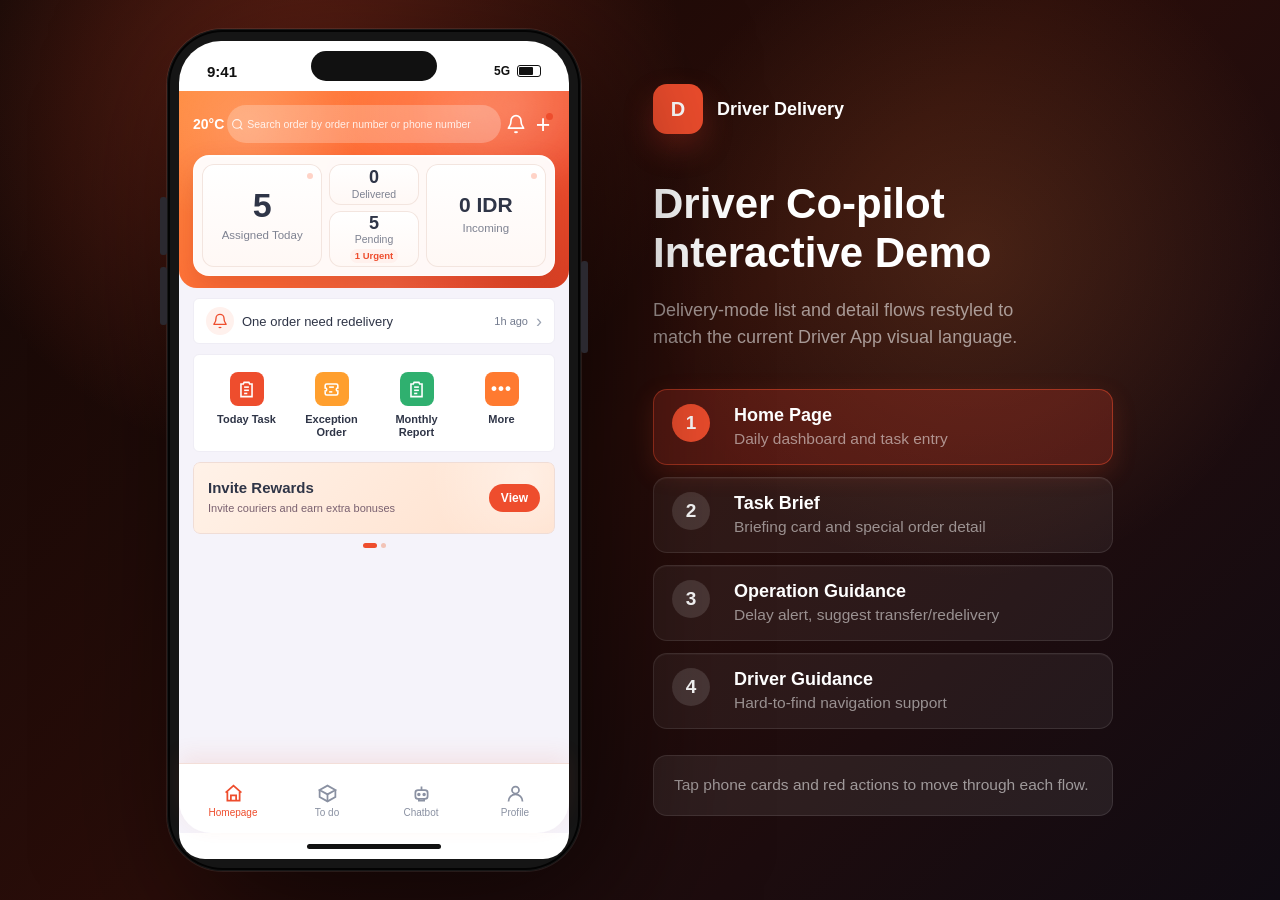
==== index.html @ 1762707d "Deploy driver copilot interactive demo" ====
<!DOCTYPE html>
<html lang="en">
<head>
  <meta charset="UTF-8" />
  <meta name="viewport" content="width=device-width, initial-scale=1.0" />
  <title>Driver Co-pilot Interactive Demo</title>
  <link rel="stylesheet" href="styles.css?v=20260521-home-head-smooth" />
</head>
<body>
  <div class="demo-stage">
    <div class="phone-device">
      <div class="phone-btn btn-vol-up"></div>
      <div class="phone-btn btn-vol-down"></div>
      <div class="phone-btn btn-power"></div>
      <div class="phone-screen-wrapper">
        <div class="status-bar">
          <span class="status-time">9:41</span>
          <div class="status-pill"></div>
          <div class="status-icons">
            <span>5G</span>
            <div class="battery"><span></span></div>
          </div>
        </div>
        <main class="app-container" id="app"></main>
        <nav class="driver-bottom-nav" id="bottom-nav" aria-label="Main navigation"></nav>
        <div class="modal-root" id="modal-root"></div>
        <div class="home-indicator-bar"><div class="home-indicator"></div></div>
      </div>
    </div>

    <aside class="demo-panel">
      <div class="demo-logo">
        <span class="logo-mark">D</span>
        <span>Driver Delivery</span>
      </div>
      <h1>Driver Co-pilot<br />Interactive Demo</h1>
      <p>Delivery-mode list and detail flows restyled to match the current Driver App visual language.</p>
      <nav class="scenario-nav" id="scenario-nav">
        <button class="scenario-item active" data-screen="home">
          <span>1</span>
          <strong>Home Page</strong>
          <small>Daily dashboard and task entry</small>
        </button>
        <button class="scenario-item" data-screen="todo">
          <span>2</span>
          <strong>Task Brief</strong>
          <small>Briefing card and special order detail</small>
        </button>
        <button class="scenario-item" data-screen="delay">
          <span>3</span>
          <strong>Operation Guidance</strong>
          <small>Delay alert, suggest transfer/redelivery</small>
        </button>
        <button class="scenario-item" data-screen="guidance">
          <span>4</span>
          <strong>Driver Guidance</strong>
          <small>Hard-to-find navigation support</small>
        </button>
      </nav>
      <div class="demo-tip">Tap phone cards and red actions to move through each flow.</div>
    </aside>
  </div>
  <script src="app.js?v=20260521-home-head-smooth"></script>
</body>
</html>
---- styles.css ----
:root {
  --primary: #E84436;
  --primary-dark: #cc3a2e;
  --link: #1A73E8;
  --text-dark: #1a1a1a;
  --text-primary: #333;
  --text-secondary: #777;
  --text-light: #aaa;
  --border: #e8e8e8;
  --bg-page: #f5f5f5;
  --bg-white: #fff;
  --warning-bg: #fff6db;
  --warning-border: #f2cf72;
  --banner-bg: #eef0ff;
  --success: #1f9d55;
  --font: -apple-system, BlinkMacSystemFont, "Segoe UI", Roboto, "Helvetica Neue", sans-serif;
}

* {
  box-sizing: border-box;
  margin: 0;
  padding: 0;
}

body {
  min-height: 100vh;
  background: #0d0d1a;
  font-family: var(--font);
  -webkit-font-smoothing: antialiased;
}

button {
  font: inherit;
}

.demo-stage {
  min-height: 100vh;
  display: flex;
  align-items: center;
  justify-content: center;
  gap: 40px;
  padding: 40px 20px;
  background: linear-gradient(145deg, #0d0d1a 0%, #1a1040 40%, #0d1a2e 100%);
}

.phone-device {
  position: relative;
  width: 375px;
  flex-shrink: 0;
}

.phone-btn {
  position: absolute;
  background: #2c2c2c;
  border-radius: 3px;
  z-index: 20;
}

.btn-vol-up { left: -5px; top: 110px; width: 5px; height: 42px; }
.btn-vol-down { left: -5px; top: 163px; width: 5px; height: 42px; }
.btn-power { right: -5px; top: 140px; width: 5px; height: 64px; }

.phone-screen-wrapper {
  position: relative;
  background: #141414;
  border-radius: 52px;
  padding: 14px 12px 12px;
  box-shadow: inset 0 0 0 1px #3a3a3a, 0 40px 100px rgba(0,0,0,.75);
  display: flex;
  flex-direction: column;
}

.modal-root {
  position: absolute;
  top: 64px;
  right: 12px;
  bottom: 38px;
  left: 12px;
  z-index: 35;
  pointer-events: none;
}

.status-bar {
  background: #fff;
  border-radius: 38px 38px 0 0;
  height: 50px;
  display: flex;
  align-items: center;
  justify-content: space-between;
  padding: 10px 28px 0;
  position: relative;
  z-index: 5;
}

.status-pill {
  position: absolute;
  top: 10px;
  left: 50%;
  transform: translateX(-50%);
  width: 126px;
  height: 30px;
  background: #111;
  border-radius: 16px;
}

.status-time {
  font-size: 15px;
  font-weight: 700;
  color: #111;
}

.status-icons {
  display: flex;
  align-items: center;
  gap: 7px;
  color: #111;
  font-size: 12px;
  font-weight: 700;
}

.battery {
  width: 24px;
  height: 12px;
  border: 1.5px solid #111;
  border-radius: 3px;
  padding: 1px;
}

.battery span {
  display: block;
  width: 70%;
  height: 100%;
  background: #111;
  border-radius: 1px;
}

.app-container {
  height: 702px;
  overflow-y: auto;
  background: var(--bg-page);
  color: var(--text-primary);
  position: relative;
}

.app-container.modal-open {
  overflow: hidden;
}

.home-indicator-bar {
  height: 26px;
  background: #fff;
  border-radius: 0 0 38px 38px;
  display: flex;
  align-items: center;
  justify-content: center;
}

.home-indicator {
  width: 134px;
  height: 5px;
  background: #111;
  border-radius: 5px;
}

.demo-panel {
  width: 310px;
  color: #fff;
}

.demo-logo {
  display: flex;
  align-items: center;
  gap: 10px;
  margin-bottom: 24px;
  font-weight: 700;
}

.logo-mark {
  width: 40px;
  height: 40px;
  border-radius: 12px;
  background: var(--primary);
  display: grid;
  place-items: center;
}

.demo-panel h1 {
  font-size: 30px;
  line-height: 1.25;
  margin-bottom: 12px;
}

.demo-panel p {
  font-size: 14px;
  line-height: 1.6;
  color: rgba(255,255,255,.56);
  margin-bottom: 26px;
}

.scenario-nav {
  display: grid;
  gap: 10px;
}

.scenario-item {
  display: grid;
  grid-template-columns: 32px 1fr;
  gap: 4px 12px;
  text-align: left;
  border: 1px solid rgba(255,255,255,.08);
  background: rgba(255,255,255,.04);
  color: #fff;
  border-radius: 12px;
  padding: 12px;
  cursor: pointer;
}

.scenario-item span {
  grid-row: 1 / span 2;
  width: 32px;
  height: 32px;
  border-radius: 50%;
  background: rgba(255,255,255,.12);
  display: grid;
  place-items: center;
  font-weight: 800;
}

.scenario-item strong {
  font-size: 14px;
}

.scenario-item small {
  color: rgba(255,255,255,.46);
  line-height: 1.35;
}

.scenario-item.active {
  background: rgba(232,68,54,.2);
  border-color: rgba(232,68,54,.45);
}

.scenario-item.active span {
  background: var(--primary);
}

.demo-tip {
  margin-top: 22px;
  padding: 12px 14px;
  background: rgba(255,255,255,.06);
  border: 1px solid rgba(255,255,255,.08);
  border-radius: 10px;
  color: rgba(255,255,255,.54);
  font-size: 12.5px;
  line-height: 1.5;
}

.app-bar {
  height: 56px;
  background: #fff;
  border-bottom: 1px solid var(--border);
  display: flex;
  align-items: center;
  gap: 8px;
  padding: 0 12px;
}

.icon-btn,
.app-icon-btn {
  border: 0;
  background: transparent;
  color: var(--text-primary);
  width: 36px;
  height: 36px;
  display: grid;
  place-items: center;
  border-radius: 50%;
  cursor: pointer;
}

.app-title {
  font-size: 17px;
  font-weight: 750;
  color: var(--text-dark);
}

.biz-chip {
  display: inline-flex;
  align-items: center;
  gap: 5px;
  padding: 5px 10px;
  border: 1px solid #d0d0d0;
  border-radius: 20px;
  background: #fff;
  font-size: 14px;
  font-weight: 500;
}

.spacer {
  flex: 1;
}

.tabs {
  display: flex;
  background: #fff;
  border-bottom: 1px solid var(--border);
}

.tab {
  border: 0;
  background: transparent;
  font-family: inherit;
  flex: 1;
  height: 44px;
  display: flex;
  align-items: center;
  justify-content: center;
  gap: 4px;
  color: var(--text-secondary);
  font-size: 13px;
  position: relative;
}

.tab.active {
  color: var(--text-primary);
  font-weight: 700;
}

.tab.active::after {
  content: "";
  position: absolute;
  left: 10%;
  right: 10%;
  bottom: 0;
  height: 2.5px;
  background: var(--primary);
  border-radius: 2px 2px 0 0;
}

.sort-row {
  display: flex;
  background: #fff;
  border-bottom: 1px solid var(--border);
}

.sort-row button {
  flex: 1;
  height: 40px;
  border: 0;
  border-right: 1px solid var(--border);
  background: #f7f6fb;
  color: var(--text-secondary);
  font-size: 12px;
  margin: 8px 6px;
  border-radius: 2px;
  white-space: nowrap;
}

.section-divider {
  height: 10px;
  background: var(--bg-page);
}

.content {
  background: var(--bg-page);
}

.card {
  background: #fff;
  border-bottom: 1px solid var(--border);
  padding: 13px 14px;
}

.brief-card {
  margin: 8px 10px 0;
  border-radius: 8px;
  border: 1px solid #ead8d5;
  box-shadow: 0 1px 3px rgba(0,0,0,.06);
  overflow: hidden;
  cursor: pointer;
}

.brief-head {
  display: flex;
  justify-content: space-between;
  align-items: center;
  padding-bottom: 8px;
}

.brief-title {
  font-size: 15px;
  font-weight: 800;
  color: var(--text-dark);
}

.brief-date,
.muted {
  font-size: 12px;
  color: var(--text-secondary);
}

.brief-chevron {
  color: var(--primary);
  font-size: 20px;
  line-height: 1;
}

.brief-mini-metrics {
  display: grid;
  grid-template-columns: repeat(2, 1fr);
  gap: 8px;
}

.brief-mini-metrics div {
  border: 1px solid var(--border);
  border-radius: 6px;
  padding: 7px 9px;
  min-height: 46px;
}

.brief-mini-metrics strong {
  display: block;
  font-size: 18px;
  line-height: 1;
  color: var(--text-dark);
}

.brief-mini-metrics span {
  display: block;
  margin-top: 4px;
  color: var(--text-secondary);
  font-size: 11px;
}

.brief-metrics {
  display: grid;
  grid-template-columns: repeat(3, 1fr);
  gap: 8px;
}

.metric {
  border: 1px solid var(--border);
  border-radius: 8px;
  padding: 9px 7px;
  min-height: 58px;
}

.metric strong {
  display: block;
  color: var(--text-dark);
  font-size: 19px;
  line-height: 1.1;
}

.metric span {
  display: block;
  margin-top: 4px;
  color: var(--text-secondary);
  font-size: 11px;
  line-height: 1.2;
}

.btn-primary,
.btn-secondary,
.btn-link,
.btn-warning {
  min-height: 38px;
  border-radius: 6px;
  border: 0;
  padding: 0 13px;
  font-size: 14px;
  font-weight: 750;
  cursor: pointer;
}

.btn-primary {
  color: #fff;
  background: var(--primary);
}

.btn-secondary {
  color: var(--primary);
  border: 1px solid var(--primary);
  background: #fff;
}

.btn-link {
  color: var(--link);
  background: transparent;
  padding: 0;
  min-height: 0;
  font-size: 13px;
}

.btn-warning {
  color: #7a4f00;
  background: #ffe7a3;
}

.brief-action {
  width: 100%;
  margin-top: 12px;
}

.group-header {
  padding: 7px 14px;
  font-size: 12px;
  color: var(--text-secondary);
}

.order-card {
  background: #fff;
  padding: 0 12px 12px;
  border: 1px solid #eeeef4;
  border-radius: 4px;
  margin: 8px 10px;
  cursor: pointer;
  overflow: hidden;
}

.order-top {
  display: flex;
  justify-content: space-between;
  gap: 8px;
  padding-top: 14px;
}

.order-main {
  min-width: 0;
  flex: 1;
}

.order-id-row {
  height: 38px;
  display: flex;
  align-items: center;
  gap: 8px;
  color: #858b9a;
  font-size: 14px;
  border-bottom: 1px solid var(--border);
}

.copy-icon {
  color: #7e8492;
  font-size: 16px;
  line-height: 1;
}

.address {
  font-size: 16px;
  font-weight: 800;
  color: var(--text-primary);
  line-height: 1.45;
}

.pin-dot {
  color: #99a0ae;
  display: inline-block;
  margin-right: 8px;
  font-size: 13px;
  vertical-align: 1px;
}

.order-count,
.order-id {
  margin-top: 4px;
  color: var(--text-secondary);
  font-size: 12px;
}

.receiver-label {
  margin-top: 22px;
  color: #9aa1b0;
  font-size: 13px;
}

.receiver-name {
  margin-top: 3px;
  color: #858b9a;
  font-size: 14px;
}

.actions {
  display: flex;
  gap: 8px;
  flex-shrink: 0;
}

.vertical-actions {
  align-self: center;
  align-items: center;
  gap: 14px;
}

.round-action {
  position: relative;
  width: 48px;
  height: 48px;
  border: 1px solid var(--border);
  background: #f6f5fb;
  color: #4d586a;
  border-radius: 50%;
  display: grid;
  place-items: center;
}

.round-action svg {
  width: 22px;
  height: 22px;
}

.ok-dot {
  position: absolute;
  right: -2px;
  bottom: -1px;
  width: 16px;
  height: 16px;
  border-radius: 50%;
  background: #26c46f;
  color: #fff;
  font-size: 10px;
  display: grid;
  place-items: center;
  border: 2px solid #fff;
}

.tag-row {
  display: flex;
  gap: 6px;
  flex-wrap: wrap;
  margin-top: 9px;
}

.tag {
  display: inline-flex;
  align-items: center;
  gap: 4px;
  border: 1px solid #ccc;
  color: var(--text-secondary);
  border-radius: 4px;
  padding: 2px 5px;
  font-size: 12px;
  font-weight: 650;
  background: #fff;
}

.tag.red {
  color: #fff;
  background: var(--primary);
  border-color: var(--primary);
}

.tag.warn {
  color: #a56a00;
  background: #fff7e5;
  border-color: #f0c36d;
}

.tag.blue {
  color: var(--link);
  background: #edf4ff;
  border-color: #b9d4ff;
}

.back-bar {
  background: #fff;
  height: 48px;
  display: flex;
  align-items: center;
  gap: 4px;
  padding: 0 10px;
  border-bottom: 1px solid var(--border);
}

.detail-header {
  background: #fff;
  padding: 14px;
}

.brief-detail-head {
  border-bottom: 1px solid var(--border);
}

.detail-title-row {
  display: flex;
  justify-content: space-between;
  align-items: flex-start;
  gap: 10px;
  margin-bottom: 10px;
}

.detail-title-row h2,
.config-title h2 {
  font-size: 19px;
  color: var(--text-dark);
  line-height: 1.2;
}

.special-list-title {
  padding: 13px 14px 8px;
  font-size: 15px;
  font-weight: 800;
  color: var(--text-dark);
}

.brief-type-grid {
  display: grid;
  grid-template-columns: repeat(4, 1fr);
  gap: 7px;
}

.type-stat {
  min-height: 58px;
  border-radius: 7px;
  padding: 8px 6px;
  border: 1px solid var(--border);
  background: #fff;
}

.type-stat strong {
  display: block;
  font-size: 18px;
  line-height: 1;
}

.type-stat span {
  display: block;
  margin-top: 5px;
  color: var(--text-secondary);
  font-size: 10px;
  line-height: 1.15;
}

.type-stat.normal strong { color: var(--success); }
.type-stat.high strong { color: var(--primary); }
.type-stat.expedited strong { color: #c58a00; }
.type-stat.flow strong { color: var(--link); }

.brief-sop-list {
  overflow: hidden;
  border: 1px solid #e5e5ef;
  border-radius: 5px;
  background: #fff;
}

.brief-sop-row {
  display: grid;
  grid-template-columns: 14px 1fr;
  gap: 8px;
  align-items: start;
  min-height: 38px;
  padding: 7px 10px;
  border-bottom: 1px solid #ececf4;
}

.brief-sop-row:last-child {
  border-bottom: 0;
}

.sop-dot {
  width: 10px;
  height: 10px;
  margin-top: 4px;
  border-radius: 50%;
  background: #d9deea;
}

.brief-sop-row.high .sop-dot {
  background: #f04432;
}

.brief-sop-row.expedited .sop-dot {
  background: #f5b51d;
}

.brief-sop-row.flow .sop-dot {
  background: #ffe7a9;
}

.brief-sop-row.normal .sop-dot {
  background: #2bbf78;
}

.brief-sop-row p {
  margin: 0;
  color: #2f3547;
  font-size: 13px;
  line-height: 1.2;
  font-weight: 700;
}

.brief-sop-row p > span,
.brief-sop-row em {
  display: block;
}

.brief-sop-row strong {
  font-weight: 800;
}

.brief-sop-row em {
  margin-top: 3px;
  color: #3f5f96;
  font-style: normal;
  font-size: 11px;
  line-height: 1.2;
  font-weight: 700;
  white-space: normal;
}

.special-order-card {
  position: relative;
}

.fail-rate-corner {
  min-width: 44px;
  text-align: center;
  color: var(--primary);
  flex-shrink: 0;
}

.fail-rate-corner strong {
  display: block;
  font-size: 14px;
  line-height: 1;
}

.fail-rate-corner span {
  display: block;
  margin-top: 2px;
  color: var(--text-secondary);
  font-size: 9px;
}

.special-order-card .order-main {
  padding-right: 0;
}

.special-main {
  padding-top: 8px;
}

.special-meta-row {
  display: flex;
  align-items: center;
  justify-content: space-between;
  gap: 10px;
  margin-top: 4px;
}

.special-side {
  display: flex;
  align-items: center;
  gap: 8px;
  flex-shrink: 0;
  width: 88px;
  justify-content: flex-end;
}

.has-fail-rate .special-side {
  display: grid;
  grid-template-columns: 44px 88px;
  width: 140px;
  justify-content: initial;
}

.special-side .vertical-actions {
  width: 88px;
  gap: 8px;
  flex-shrink: 0;
  justify-content: flex-end;
}

.special-side .round-action {
  flex: 0 0 40px;
}

.special-order-card .address {
  display: block;
  -webkit-line-clamp: unset;
  -webkit-box-orient: unset;
  overflow: visible;
  font-size: 16px;
  line-height: 1.28;
}

.risk-badge {
  min-width: 52px;
  text-align: center;
  color: var(--primary);
  font-weight: 850;
  font-size: 18px;
}

.risk-badge small {
  display: block;
  color: var(--text-secondary);
  font-size: 10px;
  font-weight: 600;
}

.sequence-map {
  margin: 10px;
  background: #fff;
  border: 1px solid var(--border);
  border-radius: 8px;
  overflow: hidden;
}

.map-canvas {
  height: 300px;
  position: relative;
  background:
    linear-gradient(90deg, rgba(232,232,232,.8) 1px, transparent 1px),
    linear-gradient(rgba(232,232,232,.8) 1px, transparent 1px),
    #f7f7f7;
  background-size: 54px 54px;
}

.route-line {
  position: absolute;
  inset: 44px 42px 58px 52px;
  border-left: 5px solid var(--primary);
  border-bottom: 5px solid var(--primary);
  border-radius: 0 0 0 28px;
}

.route-line::after {
  content: "";
  position: absolute;
  left: 58px;
  bottom: -5px;
  width: 135px;
  border-bottom: 5px solid var(--primary);
}

.stop-pin {
  position: absolute;
  width: 34px;
  height: 34px;
  border-radius: 50% 50% 50% 0;
  background: var(--primary);
  color: #fff;
  transform: rotate(-45deg);
  display: grid;
  place-items: center;
  font-weight: 800;
  box-shadow: 0 3px 8px rgba(0,0,0,.22);
  cursor: pointer;
}

.stop-pin span {
  transform: rotate(45deg);
}

.stop-pin.active {
  background: #111;
}

.stop-1 { left: 35px; top: 34px; }
.stop-2 { left: 35px; top: 145px; }
.stop-3 { left: 120px; top: 214px; }
.stop-4 { right: 42px; top: 214px; }

.map-note {
  position: absolute;
  left: 14px;
  right: 14px;
  bottom: 12px;
  background: #fff;
  border: 1px solid var(--border);
  border-radius: 8px;
  padding: 10px;
  box-shadow: 0 2px 8px rgba(0,0,0,.1);
}

.map-note strong {
  display: block;
  font-size: 13px;
  color: var(--text-dark);
}

.map-note p {
  margin-top: 4px;
  color: var(--text-secondary);
  font-size: 12px;
  line-height: 1.4;
}

.config-title {
  padding: 16px 14px;
  background: #fff;
}

.config-section-title {
  padding: 12px 14px 8px;
  font-weight: 800;
  font-size: 15px;
}

.rule-row {
  display: flex;
  justify-content: space-between;
  gap: 10px;
  align-items: center;
}

.rule-copy strong {
  display: block;
  font-size: 14px;
  color: var(--text-dark);
}

.rule-copy span {
  display: block;
  margin-top: 3px;
  font-size: 12px;
  color: var(--text-secondary);
  line-height: 1.35;
}

.toggle {
  width: 44px;
  height: 25px;
  border-radius: 20px;
  background: var(--primary);
  position: relative;
  flex-shrink: 0;
}

.toggle::after {
  content: "";
  position: absolute;
  right: 3px;
  top: 3px;
  width: 19px;
  height: 19px;
  border-radius: 50%;
  background: #fff;
}

.input-line {
  margin-top: 10px;
  display: flex;
  gap: 8px;
}

.input-chip {
  flex: 1;
  border: 1px solid var(--border);
  border-radius: 6px;
  padding: 8px;
  font-size: 12px;
  color: var(--text-secondary);
}

.yellow-alert {
  margin: 10px;
  border: 1px solid var(--warning-border);
  background: var(--warning-bg);
  border-radius: 8px;
  padding: 11px 12px;
  display: flex;
  align-items: center;
  gap: 10px;
}

.yellow-alert strong {
  display: block;
  color: #7a4f00;
  font-size: 13px;
}

.yellow-alert span {
  display: block;
  color: #8a6a1d;
  font-size: 12px;
  line-height: 1.35;
}

.transfer-btn {
  margin-top: 10px;
  width: 100%;
}

.modal-shade {
  position: absolute;
  inset: 50px 12px 26px;
  background: rgba(0,0,0,.42);
  display: flex;
  align-items: flex-end;
  border-radius: 0 0 38px 38px;
  z-index: 30;
}

.sheet {
  width: 100%;
  max-height: 82%;
  overflow: auto;
  background: #fff;
  border-radius: 16px 16px 0 0;
}

.sheet-head {
  padding: 14px;
  border-bottom: 1px solid var(--border);
  display: flex;
  justify-content: space-between;
  align-items: center;
}

.sheet-head strong {
  font-size: 16px;
}

.sheet-head span {
  display: block;
  margin-top: 3px;
  color: var(--text-secondary);
  font-size: 12px;
}

.driver-row {
  display: flex;
  align-items: center;
  gap: 10px;
  padding: 12px 14px;
  border-bottom: 1px solid var(--border);
  cursor: pointer;
}

.avatar {
  width: 38px;
  height: 38px;
  border-radius: 50%;
  background: #f0f0f0;
  display: grid;
  place-items: center;
  font-weight: 800;
  color: var(--primary);
}

.driver-row.active {
  background: #fff7f6;
}

.driver-row.active .avatar {
  color: #fff;
  background: var(--primary);
}

.driver-info {
  flex: 1;
}

.driver-info strong {
  display: block;
  font-size: 14px;
}

.driver-info span {
  display: block;
  margin-top: 3px;
  color: var(--text-secondary);
  font-size: 12px;
}

.sheet-footer {
  padding: 12px 14px 16px;
  display: flex;
  gap: 10px;
}

.sheet-footer button {
  flex: 1;
}

.toast {
  margin: 10px;
  padding: 11px 12px;
  background: #fff;
  border-left: 4px solid var(--primary);
  border-radius: 8px;
  box-shadow: 0 1px 4px rgba(0,0,0,.08);
}

.toast strong {
  font-size: 13px;
  color: var(--text-dark);
}

.toast p {
  margin-top: 4px;
  font-size: 12px;
  color: var(--text-secondary);
  line-height: 1.45;
}

.transfer-success-toast {
  border-left-color: #27c977;
  box-shadow: 0 6px 18px rgba(39, 201, 119, .16);
}

.transfer-success-toast strong {
  color: #1f8d57;
}

.alert-shade {
  align-items: center;
  justify-content: center;
  padding: 0 28px;
}

.alert-dialog {
  width: 100%;
  overflow: hidden;
  border-radius: 5px;
  background: #fff;
  box-shadow: 0 14px 30px rgba(0,0,0,.24);
}

.alert-message {
  display: grid;
  gap: 6px;
  min-height: 88px;
  place-items: center;
  padding: 22px 18px 18px;
  text-align: center;
}

.alert-message strong {
  color: #32384a;
  font-size: 16px;
  font-weight: 500;
}

.alert-message span {
  color: #70788a;
  font-size: 13px;
}

.alert-dialog button {
  width: 100%;
  height: 54px;
  border: 0;
  border-top: 1px solid var(--border);
  background: #fff;
  color: var(--primary);
  font-size: 20px;
}

.guidance-banner {
  background: var(--banner-bg);
  padding: 11px 14px;
  display: flex;
  align-items: center;
  gap: 6px;
  cursor: pointer;
}

.info-dot {
  width: 20px;
  height: 20px;
  border: 1.5px solid var(--link);
  color: var(--link);
  border-radius: 50%;
  display: grid;
  place-items: center;
  font-size: 11px;
  font-weight: 850;
}

.guidance-map {
  height: 328px;
  margin: 10px;
  border-radius: 8px;
  overflow: hidden;
  position: relative;
  background: #e5e0d7;
}

.guidance-map img {
  width: 100%;
  height: 100%;
  object-fit: cover;
  filter: saturate(.9);
}

.guidance-overlay {
  position: absolute;
  left: 12px;
  right: 12px;
  bottom: 12px;
  background: #fff;
  border-radius: 8px;
  padding: 11px 12px;
  box-shadow: 0 2px 10px rgba(0,0,0,.18);
}

.guidance-overlay strong {
  font-size: 14px;
  color: var(--text-dark);
}

.guidance-overlay p {
  margin-top: 4px;
  font-size: 12px;
  color: var(--text-secondary);
  line-height: 1.4;
}

.order-detail-page {
  padding-bottom: 72px;
}

.detail-card {
  background: #fff;
  margin-bottom: 10px;
  padding: 14px;
  border-bottom: 1px solid var(--border);
}

.detail-address-card {
  padding-top: 0;
}

.detail-address-row {
  display: flex;
  gap: 12px;
  align-items: flex-start;
  justify-content: space-between;
  padding-top: 14px;
}

.detail-address-row h2 {
  font-size: 19px;
  line-height: 1.35;
  color: var(--text-dark);
}

.nav-round {
  width: 48px;
  height: 48px;
  border: 0;
  border-radius: 14px;
  background: var(--primary);
  color: #fff;
  display: grid;
  place-items: center;
  flex-shrink: 0;
}

.section-title {
  font-size: 15px;
  font-weight: 800;
  color: var(--text-dark);
  margin-bottom: 12px;
}

.detail-contact-row {
  display: flex;
  justify-content: space-between;
  gap: 10px;
  align-items: center;
}

.detail-name {
  color: var(--text-dark);
  font-weight: 750;
  font-size: 16px;
}

.detail-row {
  display: flex;
  justify-content: space-between;
  gap: 12px;
  padding: 10px 0;
  border-top: 1px solid var(--border);
  font-size: 13px;
}

.detail-row:first-of-type {
  border-top: 0;
}

.detail-row span {
  color: var(--text-secondary);
}

.detail-row strong {
  color: var(--text-dark);
  font-weight: 700;
  text-align: right;
}

.detail-note {
  color: var(--text-secondary);
  font-size: 13px;
  line-height: 1.5;
}

.bottom-action {
  position: sticky;
  bottom: 0;
  background: #fff;
  border-top: 1px solid var(--border);
  padding: 12px 14px;
}

.bottom-action .btn-primary {
  width: 100%;
}

@media (max-width: 840px) {
  .demo-stage {
    flex-direction: column;
    padding: 24px 12px;
  }

  .demo-panel {
    width: min(375px, 100%);
  }
}

/* Driver delivery visual refresh */
:root {
  --primary: #f04432;
  --primary-dark: #db3928;
  --link: #1f5fda;
  --text-dark: #2f3547;
  --text-primary: #353a4d;
  --text-secondary: #737b8e;
  --text-light: #a8afbd;
  --border: #ececf4;
  --bg-page: #f5f3fa;
  --bg-white: #fff;
  --icon-bg: #f5f2fb;
  --success: #27c977;
}

body {
  background: #eef0f5;
}

.demo-stage {
  background:
    radial-gradient(circle at 26% 20%, rgba(240, 68, 50, .18), transparent 32%),
    linear-gradient(135deg, #f3f5fa 0%, #e9ecf4 52%, #f8f5f3 100%);
}

.phone-device {
  width: 414px;
}

.phone-screen-wrapper {
  border-radius: 0;
  padding: 6px;
  background: #d8d8dd;
  box-shadow: 0 30px 70px rgba(43, 47, 66, .28);
}

.status-bar {
  height: 28px;
  border-radius: 0;
  background: #fff;
  padding: 0 10px;
}

.status-time {
  color: transparent;
}

.status-pill {
  display: none;
}

.status-icons {
  margin-left: auto;
  color: #a5a8b1;
  font-size: 11px;
  gap: 6px;
}

.battery {
  border-color: #a5a8b1;
}

.battery span {
  background: #a5a8b1;
}

.app-container {
  height: 732px;
  background: var(--bg-page);
  color: var(--text-primary);
}

.home-indicator-bar,
.home-indicator {
  display: none;
}

.demo-panel {
  color: #263044;
}

.demo-logo,
.demo-panel h1 {
  color: #263044;
}

.logo-mark {
  border-radius: 8px;
  background: var(--primary);
}

.demo-panel p,
.scenario-item small,
.demo-tip {
  color: #697184;
}

.scenario-item {
  background: rgba(255,255,255,.68);
  border-color: #dde1eb;
  color: #30384c;
  border-radius: 8px;
}

.scenario-item span {
  background: #f1f2f8;
  color: #687085;
}

.scenario-item.active {
  background: #fff;
  border-color: rgba(240, 68, 50, .44);
  box-shadow: 0 8px 24px rgba(240, 68, 50, .12);
}

.scenario-item.active span {
  color: #fff;
}

.demo-tip {
  background: rgba(255,255,255,.7);
  border-color: #dde1eb;
  border-radius: 8px;
}

.app-bar,
.back-bar {
  height: 64px;
  background: #fff;
  border-bottom: 0;
  color: #25314c;
  padding: 0 20px;
}

.back-bar {
  gap: 16px;
}

.app-title {
  font-size: 20px;
  color: var(--text-dark);
  font-weight: 700;
}

.app-icon-btn,
.icon-btn {
  color: #283653;
  width: 40px;
  height: 40px;
}

.app-icon-btn svg,
.icon-btn svg {
  width: 26px;
  height: 26px;
}

.biz-chip {
  gap: 7px;
  padding: 11px 16px;
  border: 0;
  border-radius: 24px;
  background: #f6f4fb;
  color: #687085;
  font-size: 18px;
  font-weight: 700;
}

.biz-chip svg {
  color: #657087;
}

.chip-caret {
  font-size: 15px;
  color: #80889a;
}

.tabs {
  height: 64px;
  background: #fff;
  border-bottom: 1px solid #efedf5;
}

.tab {
  height: 64px;
  font-size: 18px;
  color: #626a7e;
  font-weight: 500;
}

.tab.active {
  color: #263044;
  font-weight: 500;
}

.tab.active::after {
  left: 0;
  right: 0;
  height: 3px;
  border-radius: 0;
}

.sort-row {
  height: 74px;
  gap: 10px;
  padding: 12px;
  background: #fff;
  border-bottom: 1px solid #efedf5;
}

.sort-row button {
  height: 48px;
  margin: 0;
  border: 0;
  border-radius: 2px;
  background: #f8f6fc;
  color: #626a7e;
  font-size: 16px;
}

.content,
.order-detail-page {
  background: var(--bg-page);
}

.group-header,
.special-list-title,
.config-section-title {
  color: #323849;
  font-size: 16px;
  padding: 12px 20px 4px;
}

.special-list-title span {
  margin-left: 4px;
  color: #7d8495;
  font-size: 13px;
  font-weight: 600;
}

.card,
.detail-card,
.order-card {
  background: #fff;
  border: 1px solid #efedf5;
  border-radius: 5px;
  box-shadow: none;
}

.card {
  margin: 10px 14px;
  padding: 14px;
}

.brief-card {
  border-color: #efedf5;
  margin: 12px 14px 8px;
}

.brief-title,
.section-title,
.detail-title-row h2,
.config-title h2 {
  color: var(--text-dark);
  font-weight: 700;
}

.muted,
.brief-date {
  color: var(--text-secondary);
}

.order-card {
  margin: 10px 14px;
  padding: 0 14px 14px;
}

.order-id-row {
  height: 48px;
  color: #8b92a3;
  font-size: 18px;
  border-bottom: 1px solid var(--border);
}

.copy-icon {
  color: #747d90;
  font-size: 19px;
}

.order-top {
  padding-top: 18px;
  gap: 14px;
}

.address {
  color: #303647;
  font-size: 20px;
  line-height: 1.5;
  font-weight: 800;
}

.pin-dot {
  color: #9aa4b6;
  display: inline-flex;
  width: 22px;
  height: 22px;
  align-items: center;
  justify-content: center;
  margin-right: 8px;
  vertical-align: -4px;
}

.pin-dot svg {
  width: 17px;
  height: 17px;
}

.receiver-label {
  margin-top: 22px;
  color: #9aa2b3;
  font-size: 16px;
}

.receiver-name {
  color: #7b8394;
  font-size: 18px;
}

.vertical-actions {
  gap: 28px;
}

.round-action {
  width: 56px;
  height: 56px;
  border: 0;
  background: var(--icon-bg);
  color: #4a566c;
}

.round-action svg {
  width: 27px;
  height: 27px;
}

.ok-dot {
  right: -1px;
  bottom: 3px;
  width: 18px;
  height: 18px;
  background: var(--success);
  font-size: 11px;
}

.tag-row {
  gap: 4px;
  margin-top: 14px;
}

.tag {
  min-height: 22px;
  border-radius: 2px;
  border-color: #b9bfcb;
  color: #7c8495;
  padding: 1px 5px;
  font-size: 16px;
  font-weight: 400;
  background: #fff;
  line-height: 1.15;
}

.tag.red {
  background: var(--primary);
  border-color: var(--primary);
  color: #fff;
  font-weight: 800;
  font-style: italic;
  padding: 1px 8px 1px 5px;
}

.tag-bolt {
  font-style: normal;
  font-size: 14px;
}

.tag.blue {
  background: #eef4ff;
  border-color: #b9cbea;
  color: #4770aa;
}

.btn-primary,
.btn-secondary,
.btn-warning {
  min-height: 42px;
  border-radius: 3px;
  font-size: 16px;
  font-weight: 600;
}

.btn-primary {
  background: var(--primary);
  color: #fff;
}

.btn-secondary {
  background: #fff;
  color: var(--primary);
  border-color: var(--primary);
}

.back-bar + .order-detail-page {
  padding-top: 0;
}

.sla-row {
  height: 58px;
  display: flex;
  align-items: center;
  justify-content: center;
  color: #2f3547;
  font-size: 16px;
}

.detail-card {
  margin: 10px 14px;
  padding: 16px 14px;
  border-radius: 5px;
}

.detail-address-card {
  padding-top: 0;
}

.detail-address-card .order-id-row {
  height: 52px;
  color: #303647;
  font-size: 20px;
  font-weight: 700;
  border-bottom-style: dashed;
}

.detail-address-row {
  align-items: center;
  padding-top: 18px;
}

.detail-address-row h2 {
  font-size: 18px;
  line-height: 1.45;
  color: #333849;
  font-weight: 500;
}

.nav-round {
  width: 50px;
  height: 50px;
  border-radius: 50%;
  background: var(--icon-bg);
  color: #4d5b71;
}

.payment-head,
.info-row-card,
.item-head {
  display: flex;
  align-items: center;
  gap: 10px;
  cursor: pointer;
}

.collapsible-head {
  display: grid;
  grid-template-columns: minmax(0, 1fr) auto 20px;
  align-items: center;
  gap: 8px;
}

.payment-head .section-title,
.info-row-card .section-title {
  margin: 0;
  flex: 1;
  font-size: 18px;
  line-height: 20px;
}

.payment-head strong {
  color: var(--primary);
  font-size: 16px;
  line-height: 20px;
}

.collapsible-head > strong {
  line-height: 20px;
}

.collapse-icon {
  width: 20px;
  height: 20px;
  display: grid;
  place-items: center;
  color: #8d95a7;
}

.collapse-icon::before {
  content: "";
  width: 7px;
  height: 7px;
  border-right: 2px solid currentColor;
  border-bottom: 2px solid currentColor;
  transform: rotate(45deg);
  transform-origin: center;
}

.collapse-icon.expanded::before {
  transform: rotate(225deg);
}

.payment-detail {
  border-top: 1px solid var(--border);
  margin: 14px -14px -2px;
  padding: 14px 14px 0;
  display: flex;
  justify-content: space-between;
  color: #6d7485;
  font-size: 16px;
}

.payment-detail.collapsed,
.sku-list.collapsed {
  display: none;
}

.payment-detail div {
  display: grid;
  gap: 10px;
  text-align: right;
}

.payment-detail strong {
  color: #343a4c;
  font-weight: 500;
}

.section-bordered {
  margin-bottom: 16px;
  padding-bottom: 14px;
  border-bottom: 1px solid var(--border);
  font-size: 18px;
}

.detail-contact-row {
  align-items: center;
  margin-top: 0;
}

.detail-name {
  color: #6e7688;
  font-size: 16px;
  font-weight: 400;
}

.detail-contact-row .muted {
  margin-top: 7px;
  color: #6e7688;
  font-size: 16px;
}

.alt-phone-row {
  border-left: 2px solid #ececf4;
  margin: 16px 0 0 4px;
  padding-left: 14px;
}

.alt-phone-row .receiver-label {
  margin-top: 0;
  color: #c1c5d0;
  font-size: 14px;
}

.detail-note {
  margin-top: 14px;
  padding: 13px 14px;
  border-radius: 4px;
  background: #f4f2fa;
  color: #6f7687;
  font-size: 16px;
  line-height: 1.45;
}

.add-remark {
  width: 100%;
  height: 46px;
  margin-top: 14px;
  border: 1px dashed #c7ccd8;
  background: #fff;
  color: #687085;
  font-size: 14px;
}

.add-remark span {
  margin-right: 12px;
  font-size: 22px;
  vertical-align: -2px;
}

.info-row-card {
  justify-content: space-between;
}

.info-row-card > strong {
  color: #343a4c;
  font-size: 16px;
  font-weight: 500;
}

.item-card {
  padding: 0;
  overflow: hidden;
}

.item-head {
  margin: 0;
  padding: 16px 14px;
  border: 0;
  border-bottom: 1px solid var(--border);
}

.sku-list {
  display: grid;
  gap: 12px;
  padding: 14px;
  color: #333849;
  font-size: 16px;
}

.dialer-page,
.sms-page {
  min-height: calc(100% - 54px);
  background: #fff;
  padding: 22px 24px;
  color: var(--text-dark);
}

.dialer-number {
  margin-top: 18px;
  text-align: center;
  font-size: 28px;
  font-weight: 700;
  letter-spacing: .5px;
}

.dialer-subtitle {
  margin-top: 6px;
  text-align: center;
  color: var(--text-secondary);
  font-size: 13px;
}

.dialer-keypad {
  display: grid;
  grid-template-columns: repeat(3, 1fr);
  gap: 14px 22px;
  margin-top: 34px;
}

.dialer-keypad button {
  width: 64px;
  height: 64px;
  justify-self: center;
  border: 0;
  border-radius: 50%;
  background: #f6f4fb;
  color: #2f3547;
}

.dialer-keypad strong {
  display: block;
  font-size: 24px;
  line-height: 1;
  font-weight: 600;
}

.dialer-keypad span {
  display: block;
  margin-top: 4px;
  color: #8a92a3;
  font-size: 9px;
  letter-spacing: .8px;
}

.dial-call-btn {
  display: grid;
  place-items: center;
  width: 62px;
  height: 62px;
  margin: 28px auto 0;
  border: 0;
  border-radius: 50%;
  background: #27c977;
  color: #fff;
}

.dial-call-btn svg {
  width: 28px;
  height: 28px;
}

.sms-recipient {
  display: flex;
  align-items: center;
  gap: 12px;
  padding-bottom: 14px;
  border-bottom: 1px solid var(--border);
  font-size: 15px;
}

.sms-recipient span {
  color: var(--text-secondary);
}

.sms-thread {
  display: grid;
  gap: 10px;
  padding: 22px 0;
}

.sms-bubble {
  max-width: 82%;
  padding: 10px 12px;
  border-radius: 12px;
  font-size: 14px;
  line-height: 1.35;
}

.sms-bubble.incoming {
  justify-self: start;
  background: #f4f2fa;
  color: #3a4052;
  border-bottom-left-radius: 3px;
}

.sms-bubble.outgoing {
  justify-self: end;
  background: var(--primary);
  color: #fff;
  border-bottom-right-radius: 3px;
}

.sms-compose {
  position: sticky;
  top: 100%;
  display: flex;
  align-items: center;
  gap: 10px;
  padding-top: 12px;
  border-top: 1px solid var(--border);
}

.sms-compose span {
  flex: 1;
  height: 38px;
  padding: 10px 12px;
  border-radius: 19px;
  background: #f6f4fb;
  color: #8a92a3;
  font-size: 13px;
}

.sms-compose button {
  height: 38px;
  border: 0;
  border-radius: 19px;
  padding: 0 16px;
  background: var(--primary);
  color: #fff;
  font-weight: 700;
}

.hard-find-entry {
  display: flex;
  align-items: center;
  gap: 6px;
  margin: 0 14px 10px;
  padding: 11px 12px;
  border: 1px solid #dbe5fb;
  border-radius: 5px;
  background: #f4f7ff;
  color: #667085;
  font-size: 13px;
}

.hard-find-entry > span:nth-child(2) {
  flex: 1 1 auto;
  min-width: 0;
}

.hard-find-entry strong {
  color: var(--link);
  flex: 0 0 auto;
  font-size: 12px;
  font-weight: 700;
  white-space: nowrap;
}

.hard-find-entry .htf-chevron {
  color: var(--link);
  font-size: 18px;
}

.hard-find-original-frame {
  display: block;
  width: 100%;
  height: 100%;
  border: 0;
  background: #f5f5f5;
}

.nav-help-page,
.improve-nav-page {
  min-height: calc(100% - 54px);
  padding: 10px 14px 72px;
  background: var(--bg-page);
}

.nav-help-card,
.improve-form-card,
.nav-ref-section,
.nav-submit-note {
  border: 1px solid #efedf5;
  border-radius: 5px;
  background: #fff;
}

.nav-help-card {
  overflow: hidden;
}

.nav-help-title-row {
  display: flex;
  align-items: center;
  justify-content: space-between;
  gap: 10px;
  padding: 12px;
  border-bottom: 1px solid var(--border);
}

.nav-help-title-row strong,
.nav-ref-title {
  display: block;
  color: var(--text-dark);
  font-size: 15px;
}

.nav-help-title-row span {
  display: block;
  margin-top: 3px;
  color: var(--text-secondary);
  font-size: 12px;
  line-height: 1.3;
}

.nav-improve-btn {
  border-radius: 50%;
  background: #f6f4fb;
  flex-shrink: 0;
}

.nav-map-frame {
  position: relative;
  height: 240px;
  overflow: hidden;
  background: #e9edf5;
}

.nav-map-viewport {
  position: relative;
  width: 100%;
  height: 100%;
  overflow: auto;
  cursor: grab;
  touch-action: none;
  scrollbar-width: none;
}

.nav-map-viewport::-webkit-scrollbar {
  display: none;
}

.nav-map-viewport.dragging {
  cursor: grabbing;
}

.nav-map-content {
  min-width: 100%;
  min-height: 100%;
  transition: width .15s ease, height .15s ease;
}

.nav-map-content img {
  width: 100%;
  height: 100%;
  object-fit: cover;
  filter: saturate(.95);
  user-select: none;
  pointer-events: none;
}

.nav-map-frame.walking::after {
  content: "";
  position: absolute;
  inset: 0;
  border: 3px solid rgba(240,68,50,.45);
  pointer-events: none;
}

.nav-route-chip {
  position: absolute;
  left: 10px;
  top: 10px;
  padding: 5px 8px;
  border-radius: 3px;
  background: rgba(255,255,255,.92);
  color: #33405a;
  font-size: 12px;
  font-weight: 700;
}

.nav-map-expand {
  position: absolute;
  top: 9px;
  right: 9px;
  width: 32px;
  height: 32px;
  border: 0;
  border-radius: 4px;
  background: rgba(255,255,255,.94);
  color: #4d586a;
  font-size: 18px;
  box-shadow: 0 1px 6px rgba(0,0,0,.14);
}

.nav-zoom-controls {
  position: absolute;
  right: 9px;
  bottom: 9px;
  display: grid;
  overflow: hidden;
  border-radius: 4px;
  background: #fff;
  box-shadow: 0 1px 6px rgba(0,0,0,.16);
}

.nav-zoom-controls button {
  width: 32px;
  height: 32px;
  border: 0;
  background: #fff;
  color: #303647;
  font-size: 20px;
  line-height: 1;
}

.nav-zoom-controls button + button {
  border-top: 1px solid var(--border);
}

.nav-walk-toast {
  position: absolute;
  left: 10px;
  right: 10px;
  bottom: 10px;
  padding: 9px 10px;
  border-radius: 4px;
  background: #fff;
  box-shadow: 0 4px 16px rgba(0,0,0,.18);
}

.nav-walk-toast strong,
.nav-walk-toast span {
  display: block;
}

.nav-walk-toast strong {
  color: var(--text-dark);
  font-size: 13px;
}

.nav-walk-toast span {
  margin-top: 3px;
  color: var(--text-secondary);
  font-size: 12px;
}

.nav-map-toolbar {
  display: grid;
  grid-template-columns: 1fr 1fr;
  gap: 8px;
  padding: 10px;
}

.nav-map-toolbar button {
  min-height: 34px;
  border: 1px solid #e0deea;
  border-radius: 3px;
  background: #f8f6fc;
  color: #687085;
  font-size: 12px;
  font-weight: 700;
}

.nav-map-toolbar button.active {
  color: #fff;
  background: #4d586a;
  border-color: #4d586a;
}

.nav-map-toolbar .walk-btn {
  grid-column: 1 / -1;
  color: #fff;
  background: var(--primary);
  border-color: var(--primary);
}

.nav-ref-section {
  margin-top: 10px;
  padding: 12px;
}

.nav-ref-block {
  margin-top: 10px;
}

.nav-ref-image {
  position: relative;
  display: block;
  width: 100%;
  margin-top: 7px;
  padding: 0;
  border: 0;
  border-radius: 4px;
  overflow: hidden;
  background: #eef0f6;
}

.nav-ref-image img {
  display: block;
  width: 100%;
  height: 142px;
  object-fit: cover;
}

.nav-ref-image span {
  position: absolute;
  top: 7px;
  right: 7px;
  padding: 3px 6px;
  border-radius: 10px;
  background: rgba(0,0,0,.55);
  color: #fff;
  font-size: 10px;
}

.nav-empty-block {
  margin-top: 10px;
  padding: 12px;
  border: 1px dashed #cbd0dc;
  border-radius: 4px;
  color: var(--text-secondary);
}

.nav-empty-block strong,
.nav-empty-block span,
.nav-submit-note strong,
.nav-submit-note span {
  display: block;
}

.nav-empty-block strong {
  color: var(--text-dark);
  font-size: 13px;
}

.nav-empty-block span {
  margin-top: 4px;
  font-size: 12px;
}

.nav-submit-note {
  margin-top: 10px;
  padding: 11px 12px;
  border-left: 3px solid #27c977;
}

.nav-submit-note strong {
  color: #1f8d57;
  font-size: 14px;
}

.nav-submit-note span {
  margin-top: 4px;
  color: var(--text-secondary);
  font-size: 12px;
}

.improve-form-card {
  padding: 14px;
}

.field-label-row {
  display: flex;
  align-items: center;
  justify-content: space-between;
  margin-top: 14px;
  color: var(--text-dark);
  font-size: 14px;
  font-weight: 700;
}

.field-label-row strong {
  color: #8a92a3;
  font-size: 12px;
}

.field-label-row strong.warn {
  color: var(--primary);
}

.photo-upload-row {
  display: flex;
  gap: 8px;
  margin-top: 9px;
  overflow-x: auto;
}

.nav-photo-input {
  display: none;
}

.photo-add-slot,
.photo-thumb {
  width: 76px;
  height: 76px;
  flex: 0 0 76px;
  border-radius: 5px;
}

.photo-add-slot {
  display: grid;
  place-items: center;
  border: 1px dashed #c8cdd8;
  background: #fbfaff;
  color: #758096;
}

.photo-add-slot span {
  font-size: 24px;
  line-height: 1;
}

.photo-add-slot small {
  font-size: 10px;
}

.photo-thumb {
  position: relative;
  overflow: hidden;
  background: #eef0f6;
}

.photo-thumb img {
  width: 100%;
  height: 100%;
  object-fit: cover;
}

.photo-thumb button {
  position: absolute;
  right: 4px;
  top: 4px;
  width: 20px;
  height: 20px;
  border: 0;
  border-radius: 50%;
  background: rgba(0,0,0,.55);
  color: #fff;
}

.photo-hint {
  margin-top: 8px;
  color: var(--text-secondary);
  font-size: 12px;
  line-height: 1.35;
}

.form-divider {
  height: 1px;
  margin: 14px 0 0;
  background: var(--border);
}

.improve-textarea {
  width: 100%;
  min-height: 112px;
  margin-top: 9px;
  padding: 10px;
  border: 1px solid #e0deea;
  border-radius: 5px;
  background: #fbfaff;
  color: var(--text-dark);
  font: inherit;
  font-size: 13px;
  line-height: 1.4;
  resize: none;
}

.submit-btn-wrap {
  position: sticky;
  bottom: 0;
  margin: 0 -14px;
  padding: 10px 14px;
  background: #fff;
  border-top: 1px solid var(--border);
}

.submit-btn-wrap .btn-primary {
  width: 100%;
  height: 46px;
}

.map-fullscreen {
  position: absolute;
  inset: 0;
  z-index: 60;
  display: grid;
  grid-template-rows: 54px 1fr;
  background: #111827;
}

.map-fullscreen-head {
  display: flex;
  align-items: center;
  gap: 12px;
  padding: 0 14px;
  background: #fff;
  color: var(--text-dark);
}

.map-fullscreen-head button {
  width: 34px;
  height: 34px;
  border: 0;
  background: transparent;
  color: #29334a;
  font-size: 30px;
}

.nav-map-viewport.fullscreen {
  height: 100%;
}

.lightbox-modal {
  position: absolute;
  inset: 0;
  z-index: 70;
  display: grid;
  place-items: center;
  background: rgba(0,0,0,.88);
  padding: 50px 16px 64px;
}

.lightbox-modal img {
  max-width: 100%;
  max-height: 100%;
  object-fit: contain;
  border-radius: 4px;
}

.lightbox-close {
  position: absolute;
  right: 14px;
  top: 14px;
  width: 34px;
  height: 34px;
  border: 0;
  border-radius: 50%;
  background: rgba(255,255,255,.16);
  color: #fff;
  font-size: 24px;
}

.lightbox-arrow {
  position: absolute;
  top: 50%;
  width: 34px;
  height: 46px;
  border: 0;
  border-radius: 4px;
  background: rgba(255,255,255,.16);
  color: #fff;
  font-size: 32px;
}

.lightbox-arrow.left {
  left: 10px;
}

.lightbox-arrow.right {
  right: 10px;
}

.lightbox-label {
  position: absolute;
  left: 16px;
  right: 16px;
  bottom: 20px;
  color: #fff;
  text-align: center;
  font-size: 13px;
}

.bottom-action {
  position: sticky;
  bottom: 0;
  background: #fff;
  padding: 10px 14px;
  border-top: 1px solid #e1e2e8;
  z-index: 12;
}

.bottom-action .btn-primary {
  height: 50px;
  width: 100%;
  border-radius: 2px;
  font-size: 18px;
}

.scan-icon {
  display: inline-block;
  margin-right: 10px;
  font-size: 24px;
  line-height: 0;
  transform: translateY(2px);
}

.yellow-alert,
.toast,
.sequence-map,
.guidance-map,
.guidance-overlay,
.sheet {
  border-radius: 5px;
}

.modal-shade {
  inset: 28px 6px 0;
  border-radius: 0;
}

@media (max-width: 840px) {
  .phone-device {
    width: min(414px, 100%);
  }
}

/* Compact density pass */
.app-container {
  height: 742px;
}

.app-bar,
.back-bar {
  height: 54px;
  padding: 0 18px;
}

.app-icon-btn,
.icon-btn {
  width: 34px;
  height: 34px;
}

.app-icon-btn svg,
.icon-btn svg {
  width: 23px;
  height: 23px;
}

.biz-chip {
  padding: 8px 14px;
  font-size: 16px;
}

.tabs,
.tab {
  height: 50px;
}

.tab {
  font-size: 16px;
}

.sort-row {
  height: 58px;
  padding: 9px 12px;
}

.sort-row button {
  height: 40px;
  font-size: 14px;
}

.brief-card {
  margin: 8px 14px 5px;
  padding: 9px 12px;
}

.brief-head {
  padding-bottom: 7px;
  gap: 8px;
}

.brief-title {
  font-size: 14px;
}

.brief-date,
.muted {
  font-size: 11px;
}

.brief-today-tag {
  margin-left: auto;
  padding: 2px 7px;
  border-radius: 2px;
  background: #f4f2fa;
  color: #687085;
  border: 1px solid #e6e4ee;
  font-size: 11px;
  font-weight: 700;
  white-space: nowrap;
}

.brief-chevron {
  font-size: 18px;
}

.brief-mini-metrics {
  gap: 6px;
}

.brief-mini-metrics div {
  min-height: 35px;
  padding: 5px 8px;
}

.brief-mini-metrics strong {
  font-size: 16px;
}

.brief-mini-metrics span {
  margin-top: 3px;
  font-size: 10px;
}

.group-header {
  padding: 6px 18px 1px;
  font-size: 13px;
}

.order-card {
  margin: 6px 14px;
  padding: 0 11px 8px;
}

.order-id-row {
  height: 32px;
  font-size: 15px;
}

.order-top {
  padding-top: 8px;
  gap: 10px;
}

.order-card .address {
  display: -webkit-box;
  -webkit-line-clamp: 2;
  -webkit-box-orient: vertical;
  overflow: hidden;
  font-size: 16px;
  line-height: 1.32;
}

.receiver-label {
  margin-top: 7px;
  font-size: 12px;
}

.receiver-name {
  margin-top: 1px;
  font-size: 14px;
}

.round-action {
  width: 40px;
  height: 40px;
}

.round-action svg {
  width: 20px;
  height: 20px;
}

.vertical-actions {
  gap: 10px;
}

.tag-row {
  gap: 3px;
  margin-top: 7px;
}

.tag {
  min-height: 18px;
  padding: 1px 4px;
  font-size: 12px;
}

.tag.red {
  padding: 1px 6px 1px 4px;
}

.tag-bolt {
  font-size: 12px;
}

.transfer-btn {
  min-height: 34px;
  margin-top: 8px;
}

.progress-report-card {
  margin: 10px 14px;
  padding: 12px;
  border: 1px solid #efedf5;
  border-radius: 5px;
  background: #fff;
}

.progress-report-card[data-action] {
  cursor: pointer;
}

.redelivery-guidance-card {
  margin: 8px 14px;
  padding: 11px 12px;
  border: 1px solid #e5d9f5;
  border-left: 3px solid #8a6bd8;
  border-radius: 5px;
  background: #fbf9ff;
}

.system-guidance-card {
  margin: 8px 14px;
  padding: 11px 12px;
  border: 1px solid #f0d8d5;
  border-left: 3px solid var(--primary);
  border-radius: 5px;
  background: #fff;
}

.redelivery-status {
  display: inline-flex;
  margin-bottom: 6px;
  padding: 2px 6px;
  border-radius: 2px;
  background: #f0ebff;
  color: #6b58a8;
  font-size: 11px;
  font-weight: 700;
}

.redelivery-guidance-card strong {
  display: block;
  color: var(--text-dark);
  font-size: 14px;
}

.system-guidance-card strong {
  display: block;
  color: var(--text-dark);
  font-size: 14px;
}

.redelivery-guidance-card p {
  margin-top: 4px;
  color: var(--text-secondary);
  font-size: 12px;
  line-height: 1.35;
}

.system-guidance-card p {
  margin-top: 4px;
  color: var(--text-secondary);
  font-size: 12px;
  line-height: 1.35;
}

.bulk-transfer-btn {
  width: 100%;
  margin-top: 10px;
}

.progress-head {
  display: flex;
  align-items: flex-start;
  gap: 10px;
  padding-bottom: 10px;
  border-bottom: 1px solid var(--border);
}

.progress-head strong {
  display: block;
  color: var(--text-dark);
  font-size: 15px;
}

.progress-head span:not(.brief-today-tag) {
  display: block;
  margin-top: 3px;
  color: var(--text-secondary);
  font-size: 12px;
}

.delivery-progress {
  margin-top: 10px;
}

.progress-label-row {
  display: flex;
  align-items: center;
  justify-content: space-between;
  color: var(--text-secondary);
  font-size: 12px;
}

.progress-label-row strong {
  color: var(--text-dark);
  font-size: 12px;
}

.progress-track {
  height: 7px;
  margin-top: 7px;
  overflow: hidden;
  border-radius: 99px;
  background: #f0edf6;
}

.progress-track span {
  display: block;
  height: 100%;
  border-radius: inherit;
  background: var(--primary);
}

.progress-grid {
  display: grid;
  grid-template-columns: repeat(3, 1fr);
  gap: 7px;
  margin-top: 10px;
}

.progress-grid div {
  min-height: 54px;
  padding: 8px;
  border: 1px solid var(--border);
  border-radius: 4px;
  background: #fbfaff;
}

.progress-grid strong {
  display: block;
  color: var(--text-dark);
  font-size: 20px;
  line-height: 1;
}

.progress-grid span {
  display: block;
  margin-top: 6px;
  color: var(--text-secondary);
  font-size: 11px;
  line-height: 1.2;
}

.progress-grid .risk strong {
  color: var(--primary);
}

.pending-delivery-cell em {
  display: block;
  margin-top: 3px;
  color: var(--primary);
  font-size: 10px;
  font-style: normal;
  font-weight: 800;
  line-height: 1.2;
}

.transfer-check-row {
  display: flex;
  justify-content: space-between;
  gap: 10px;
  margin-top: 10px;
  padding: 9px 10px;
  border-radius: 4px;
  background: #f5f3fa;
  color: var(--text-secondary);
  font-size: 13px;
}

.transfer-check-row strong {
  color: var(--primary);
}

.transfer-yes-link,
.inline-order-link {
  border: 0;
  background: transparent;
  font: inherit;
  cursor: pointer;
}

.transfer-yes-link {
  padding: 0;
  color: var(--primary);
  font-weight: 800;
}

.inline-order-link {
  padding: 0;
  color: var(--link);
  font-weight: 700;
  text-align: left;
  text-decoration: underline;
  text-underline-offset: 2px;
}

.finish-row {
  display: flex;
  justify-content: space-between;
  margin-top: 10px;
  padding: 9px 10px;
  border-radius: 4px;
  background: #f5f3fa;
  color: var(--text-secondary);
  font-size: 13px;
}

.finish-row strong {
  color: var(--text-dark);
}

.catch-up-title {
  margin-top: 10px;
  color: var(--text-dark);
  font-size: 13px;
  font-weight: 700;
}

.catch-up-actions {
  display: grid;
  grid-template-columns: 1fr;
  gap: 7px;
  margin-top: 8px;
}

.catch-up-actions button {
  min-height: 34px;
  padding: 0 8px;
  font-size: 12px;
  white-space: nowrap;
}

.detail-address-card .address,
.detail-address-row h2 {
  display: block;
  -webkit-line-clamp: unset;
  overflow: visible;
}

.task-brief-report-card {
  margin: 8px 14px 6px;
  padding: 11px 12px;
  cursor: pointer;
}

.task-brief-report-card .progress-head {
  padding-bottom: 9px;
}

.task-brief-report-card .brief-today-tag {
  background: #e8f7ef;
  border-color: #cfeedd;
  color: #1f1f1f;
}

.task-brief-report-card .progress-grid {
  margin-top: 9px;
}

.task-brief-report-card .progress-grid div {
  min-height: 50px;
  padding: 7px 8px;
}

.task-brief-report-card .brief-two-metrics {
  grid-template-columns: repeat(2, 1fr);
}

.task-brief-report-card .progress-grid span {
  margin-top: 5px;
  white-space: nowrap;
}

.task-brief-report-card .finish-row {
  margin-top: 9px;
  padding: 8px 10px;
}

.order-card .transfer-btn {
  display: inline-flex;
  align-items: center;
  justify-content: center;
  width: auto;
  height: 20px;
  min-height: 20px;
  margin: 0 0 0 auto;
  padding: 0 2px 0 8px;
  border: 0;
  border-radius: 10px;
  background: #f8f7fc;
  color: #687186;
  font-size: 11px;
  font-weight: 500;
  line-height: 1;
  white-space: nowrap;
}

.order-card .order-id-left {
  display: inline-flex;
  align-items: center;
  min-width: 0;
  gap: 8px;
}

.order-card .transfer-arrow {
  margin-left: 3px;
  color: #8e96a8;
  font-size: 13px;
  line-height: 1;
}

.order-card .guidance-btn {
  display: inline-flex;
  align-items: center;
  height: 18px;
  min-height: 18px;
  margin: 0 0 0 auto;
  padding: 0 1px 0 6px;
  border: 0;
  background: transparent;
  color: var(--link);
  font-size: 11px;
  font-weight: 400;
  line-height: 1;
  white-space: nowrap;
}

.order-card .guidance-arrow {
  margin-left: 3px;
  font-size: 13px;
  line-height: .9;
}

.modal-root .modal-shade {
  position: absolute;
  inset: 0;
  pointer-events: auto;
  border-radius: 0;
}

.order-card-side {
  display: flex;
  align-items: center;
  gap: 8px;
  flex: 0 0 auto;
  align-self: center;
}

.order-card-side .vertical-actions {
  flex: 0 0 auto;
}

.fail-rate-corner {
  color: var(--primary);
}

.fail-rate-corner strong {
  color: var(--primary);
}

.list-fail-rate,
.detail-fail-rate {
  min-width: 44px;
}

.detail-address-side {
  display: flex;
  align-items: center;
  gap: 10px;
  flex: 0 0 auto;
}

/* Dark presentation shell */
body {
  background: #070617;
}

.demo-stage {
  min-height: 100vh;
  gap: 72px;
  padding: 24px 56px;
  overflow-x: hidden;
  background:
    radial-gradient(circle at 24% 10%, rgba(90, 55, 160, .42), transparent 30%),
    radial-gradient(circle at 76% 28%, rgba(240, 68, 50, .14), transparent 28%),
    linear-gradient(135deg, #070617 0%, #160b3d 45%, #080a1f 100%);
}

.phone-device {
  width: 414px;
  filter: drop-shadow(28px 34px 70px rgba(0, 0, 0, .62));
}

.phone-screen-wrapper {
  border-radius: 56px;
  padding: 12px;
  background: #151515;
  box-shadow:
    inset 0 0 0 1px rgba(255, 255, 255, .08),
    inset 0 0 0 3px rgba(0, 0, 0, .86),
    0 0 0 1px rgba(255, 255, 255, .08);
}

.phone-btn {
  background: #2b2930;
}

.btn-vol-up {
  left: -7px;
  top: 168px;
  width: 7px;
  height: 58px;
}

.btn-vol-down {
  left: -7px;
  top: 238px;
  width: 7px;
  height: 58px;
}

.btn-power {
  right: -7px;
  top: 232px;
  width: 7px;
  height: 92px;
}

.status-bar {
  height: 50px;
  padding: 10px 28px 0;
  border-radius: 42px 42px 0 0;
  background: #fff;
}

.status-time {
  color: #111;
  font-size: 15px;
  font-weight: 800;
}

.status-pill {
  display: block;
  top: 10px;
  width: 126px;
  height: 30px;
  background: #111;
  border-radius: 18px;
}

.status-icons {
  margin-left: 0;
  color: #111;
  font-size: 12px;
  gap: 7px;
}

.battery {
  border-color: #111;
}

.battery span {
  background: #111;
}

.app-container {
  height: min(742px, calc(100vh - 100px));
  background: var(--bg-page);
}

.home-indicator-bar {
  display: flex;
  height: 26px;
  border-radius: 0 0 42px 42px;
  background: #fff;
}

.home-indicator {
  display: block;
  width: 134px;
  height: 5px;
  border-radius: 5px;
  background: #111;
}

.demo-panel {
  width: 460px;
  color: #fff;
}

.demo-logo {
  gap: 14px;
  margin-bottom: 46px;
  color: #fff;
  font-size: 18px;
  font-weight: 800;
}

.logo-mark {
  width: 50px;
  height: 50px;
  border-radius: 14px;
  color: #fff;
  background: var(--primary);
  box-shadow: 0 14px 30px rgba(240, 68, 50, .26);
  font-size: 20px;
  font-weight: 850;
}

.demo-panel h1 {
  margin-bottom: 20px;
  color: #fff;
  font-size: 42px;
  line-height: 1.16;
  font-weight: 850;
  letter-spacing: 0;
}

.demo-panel p {
  width: 400px;
  margin-bottom: 38px;
  color: rgba(255, 255, 255, .56);
  font-size: 18px;
  line-height: 1.5;
}

.scenario-nav {
  gap: 12px;
}

.scenario-item {
  grid-template-columns: 46px 1fr;
  gap: 3px 16px;
  min-height: 76px;
  padding: 14px 18px;
  border: 1px solid rgba(255, 255, 255, .10);
  border-radius: 14px;
  background: rgba(255, 255, 255, .055);
  color: #fff;
  box-shadow: inset 0 1px 0 rgba(255, 255, 255, .04);
}

.scenario-item span {
  width: 38px;
  height: 38px;
  background: rgba(255, 255, 255, .13);
  color: #fff;
  font-size: 19px;
}

.scenario-item strong {
  align-self: end;
  color: #fff;
  font-size: 18px;
  font-weight: 850;
  line-height: 1.15;
}

.scenario-item small {
  color: rgba(255, 255, 255, .52);
  font-size: 15.5px;
  line-height: 1.35;
}

.scenario-item.active {
  background: rgba(240, 68, 50, .22);
  border-color: rgba(240, 68, 50, .58);
  box-shadow:
    inset 0 1px 0 rgba(255, 255, 255, .08),
    0 18px 45px rgba(0, 0, 0, .24);
}

.scenario-item.active span {
  background: var(--primary);
  color: #fff;
}

.demo-tip {
  margin-top: 26px;
  padding: 18px 20px;
  border: 1px solid rgba(255, 255, 255, .10);
  border-radius: 14px;
  background: rgba(255, 255, 255, .075);
  color: rgba(255, 255, 255, .55);
  font-size: 15.5px;
  line-height: 1.45;
}

@media (max-width: 980px) {
  .demo-stage {
    gap: 28px;
    padding: 24px 16px;
  }

  .demo-panel {
    width: min(500px, 100%);
  }

  .demo-panel h1 {
    font-size: 36px;
  }

  .demo-panel p {
    width: auto;
    font-size: 16px;
  }
}

.scan-page {
  position: relative;
  min-height: 100%;
  overflow: hidden;
  color: #fff;
  background: #2f3339;
}

.scan-photo {
  position: absolute;
  inset: 0;
  overflow: hidden;
}

.scan-photo img {
  width: 100%;
  height: 100%;
  display: block;
  object-fit: cover;
}

.scan-topbar {
  position: absolute;
  left: 18px;
  right: 18px;
  top: 26px;
  z-index: 3;
  display: grid;
  grid-template-columns: 40px 1fr 40px;
  align-items: center;
  gap: 12px;
}

.scan-topbar strong {
  justify-self: start;
  font-size: 24px;
  font-weight: 500;
  line-height: 1;
  text-shadow: 0 1px 4px rgba(0,0,0,.35);
}

.scan-top-btn,
.scan-edit-btn {
  position: relative;
  width: 40px;
  height: 40px;
  border: 0;
  background: transparent;
  color: #fff;
  display: grid;
  place-items: center;
}

.scan-top-btn svg {
  width: 30px;
  height: 30px;
}

.scan-edit-btn svg {
  width: 28px;
  height: 28px;
}

.scan-line {
  position: absolute;
  z-index: 2;
  left: 50px;
  right: 50px;
  top: 43%;
  height: 1px;
  background: rgba(240, 68, 50, .52);
  box-shadow: 0 0 5px rgba(240, 68, 50, .26);
}

.scan-light-tip {
  position: absolute;
  z-index: 3;
  left: 0;
  right: 0;
  top: 55%;
  display: grid;
  justify-items: center;
  gap: 7px;
  color: rgba(255,255,255,.92);
  font-size: 16px;
  text-shadow: 0 1px 5px rgba(0,0,0,.42);
}

.scan-light-tip svg {
  width: 24px;
  height: 24px;
}

.scan-copy {
  position: absolute;
  z-index: 3;
  left: 28px;
  right: 28px;
  bottom: 108px;
  color: #fff;
  font-size: 20px;
  font-weight: 800;
  text-align: center;
  text-shadow: 0 2px 7px rgba(0,0,0,.44);
}

.scan-page::before,
.scan-page::after {
  content: "";
  position: absolute;
  z-index: 4;
  top: 50%;
  width: 0;
  height: 0;
  border-top: 7px solid transparent;
  border-bottom: 7px solid transparent;
}

.scan-page::before {
  left: 0;
  border-left: 10px solid #5b8df8;
}

.scan-page::after {
  right: 0;
  border-right: 10px solid #5b8df8;
}

.drawer-shade {
  position: absolute;
  inset: 0;
  pointer-events: auto;
  overflow: hidden;
  background: rgba(0, 0, 0, .58);
}

.drawer-scrim {
  position: absolute;
  inset: 0;
  border: 0;
  background: transparent;
}

.driver-drawer {
  position: absolute;
  top: 0;
  bottom: 0;
  left: 0;
  width: calc(100% - 58px);
  max-width: 322px;
  display: flex;
  flex-direction: column;
  padding: 36px 22px 22px;
  background: #fff;
  box-shadow: 18px 0 36px rgba(23, 24, 34, .18);
}

.drawer-profile {
  display: flex;
  align-items: center;
  gap: 12px;
}

.drawer-photo,
.home-avatar {
  width: 54px;
  height: 54px;
  border-radius: 50%;
  display: grid;
  place-items: center;
  color: #fff;
  background: linear-gradient(145deg, #273a55, #f04432);
  font-size: 22px;
  font-weight: 800;
}

.drawer-profile strong {
  display: block;
  color: #1f2430;
  font-size: 23px;
  line-height: 1.1;
}

.drawer-profile span {
  display: block;
  margin-top: 4px;
  color: #8d95a7;
  font-size: 17px;
}

.drawer-profile button,
.home-qr-btn {
  margin-left: auto;
  border: 0;
  background: transparent;
  color: #98a0ae;
}

.drawer-pickup {
  height: 54px;
  margin-top: 24px;
  border: 0;
  border-radius: 28px;
  display: flex;
  align-items: center;
  justify-content: center;
  gap: 9px;
  color: var(--primary);
  background: #fff0ef;
  font-size: 18px;
  font-weight: 750;
}

.drawer-nav {
  display: grid;
  gap: 22px;
  margin-top: 36px;
}

.drawer-nav button {
  border: 0;
  background: transparent;
  display: flex;
  align-items: center;
  gap: 16px;
  color: #252a35;
  font-size: 21px;
  text-align: left;
}

.drawer-nav button:first-child {
  color: var(--primary);
  font-weight: 700;
}

.drawer-ticket {
  margin-top: auto;
  border: 0;
  background: transparent;
  display: grid;
  justify-items: center;
  gap: 10px;
  width: 110px;
  color: #959dac;
  font-size: 16px;
}

.drawer-ticket svg {
  width: 58px;
  height: 58px;
  padding: 16px;
  border-radius: 50%;
  background: #f6f4fb;
}

.home-page {
  padding: 12px 14px 18px;
}

.home-profile {
  display: flex;
  align-items: center;
  gap: 12px;
  padding: 14px 4px 12px;
}

.home-profile strong {
  display: block;
  color: var(--text-dark);
  font-size: 22px;
  line-height: 1.1;
}

.home-profile span {
  display: block;
  margin-top: 4px;
  color: var(--text-secondary);
  font-size: 14px;
}

.home-primary-action button {
  width: 100%;
  height: 46px;
  border: 0;
  border-radius: 24px;
  display: flex;
  align-items: center;
  justify-content: center;
  gap: 8px;
  color: var(--primary);
  background: #fff0ef;
  font-size: 17px;
  font-weight: 750;
}

.home-summary-card,
.home-copilot-card,
.home-alert-card {
  margin-top: 12px;
  padding: 13px;
  border: 1px solid #efedf5;
  border-radius: 6px;
  background: #fff;
}

.home-section-head {
  display: flex;
  justify-content: space-between;
  gap: 12px;
  align-items: flex-start;
}

.home-section-head strong {
  display: block;
  color: var(--text-dark);
  font-size: 15px;
}

.home-section-head span,
.home-section-head small {
  display: block;
  margin-top: 3px;
  color: var(--text-secondary);
  font-size: 11px;
  line-height: 1.2;
}

.home-kpi-grid {
  display: grid;
  grid-template-columns: repeat(4, 1fr);
  gap: 6px;
  margin-top: 12px;
}

.home-kpi-grid div {
  min-height: 58px;
  padding: 8px 6px;
  border: 1px solid #efedf5;
  border-radius: 4px;
  background: #fbfaff;
}

.home-kpi-grid strong {
  display: block;
  color: var(--text-dark);
  font-size: 20px;
  line-height: 1;
}

.home-kpi-grid span {
  display: block;
  margin-top: 7px;
  color: var(--text-secondary);
  font-size: 10px;
  line-height: 1.15;
}

.home-flow-row {
  width: 100%;
  min-height: 54px;
  margin-top: 9px;
  border: 0;
  border-top: 1px solid #efedf5;
  background: #fff;
  display: flex;
  align-items: center;
  gap: 10px;
  padding: 9px 0 0;
  text-align: left;
}

.home-flow-icon {
  width: 34px;
  height: 34px;
  border-radius: 50%;
  display: grid;
  place-items: center;
  flex: 0 0 auto;
  color: var(--primary);
  background: #fff0ef;
}

.home-flow-icon.alert {
  color: #bd7600;
  background: #fff6db;
}

.home-flow-icon.map {
  color: var(--link);
  background: #eef4ff;
}

.home-flow-row span:nth-child(2) {
  flex: 1;
  min-width: 0;
}

.home-flow-row strong,
.home-flow-row em {
  display: block;
}

.home-flow-row strong {
  color: var(--text-dark);
  font-size: 13px;
}

.home-flow-row em {
  margin-top: 3px;
  color: var(--text-secondary);
  font-size: 11px;
  font-style: normal;
  line-height: 1.25;
}

.home-flow-row b {
  color: #9ba3b2;
  font-size: 18px;
  font-weight: 400;
}

.home-alert-line {
  display: flex;
  align-items: center;
  gap: 8px;
  min-height: 34px;
  border-top: 1px solid #efedf5;
  margin-top: 8px;
  padding-top: 8px;
  color: var(--text-dark);
  font-size: 12px;
}

.home-alert-line i {
  width: 8px;
  height: 8px;
  border-radius: 50%;
  background: var(--primary);
}

.home-alert-line i.orange {
  background: #f5b51d;
}

.home-alert-line span {
  flex: 1;
}

.home-alert-line button {
  border: 0;
  background: transparent;
  color: var(--link);
  font-size: 12px;
  font-weight: 650;
}

.home-briefing-hero {
  display: flex;
  align-items: center;
  gap: 12px;
  padding: 12px 4px 10px;
}

.home-briefing-hero strong {
  display: block;
  color: var(--text-dark);
  font-size: 21px;
  line-height: 1.1;
}

.home-briefing-hero span {
  display: block;
  margin-top: 4px;
  color: var(--text-secondary);
  font-size: 13px;
}

.home-l0-card {
  display: flex;
  align-items: center;
  gap: 12px;
  margin-top: 8px;
  padding: 12px 13px;
  border-radius: 5px;
  background: #ffe2e2;
}

.home-l0-card div {
  flex: 1;
  min-width: 0;
}

.home-l0-card strong {
  display: block;
  color: var(--primary);
  font-size: 18px;
  line-height: 1.1;
}

.home-l0-card span {
  display: block;
  margin-top: 5px;
  color: #343a4c;
  font-size: 12px;
  line-height: 1.25;
}

.home-l0-card button {
  flex: 0 0 auto;
  height: 28px;
  border: 0;
  border-radius: 15px;
  padding: 0 10px;
  color: #fff;
  background: var(--primary);
  font-size: 12px;
  font-weight: 700;
}

.home-metrics-panel {
  margin-top: 12px;
  padding: 12px;
  border-radius: 6px;
  background: #f7f4fb;
}

.home-metrics-panel .home-section-head strong {
  color: var(--primary);
  font-size: 16px;
}

.home-purple-grid {
  display: grid;
  grid-template-columns: repeat(3, 1fr);
  gap: 4px;
  margin-top: 11px;
  overflow: hidden;
  border-radius: 5px;
  background: #4f22c9;
}

.home-purple-grid button {
  min-height: 62px;
  border: 0;
  border-right: 1px solid rgba(255,255,255,.12);
  border-bottom: 1px solid rgba(255,255,255,.12);
  padding: 8px 6px;
  background: linear-gradient(180deg, #6d36e6 0%, #5120be 100%);
  color: #fff;
  text-align: left;
}

.home-purple-grid strong {
  display: block;
  font-size: 21px;
  line-height: 1;
}

.home-purple-grid span {
  display: block;
  margin-top: 7px;
  color: rgba(255,255,255,.82);
  font-size: 10px;
  line-height: 1.15;
}

.home-info-groups {
  margin-top: 12px;
  padding: 12px;
  border: 1px solid #efedf5;
  border-radius: 6px;
  background: #fff;
}

.home-info-group + .home-info-group {
  margin-top: 10px;
  padding-top: 10px;
  border-top: 1px solid #efedf5;
}

.home-info-group h3 {
  margin-bottom: 5px;
  color: var(--text-dark);
  font-size: 13px;
}

.home-info-group.special h3 {
  color: var(--primary);
}

.home-info-group.tickets h3 {
  color: #6b58a8;
}

.home-info-group p {
  display: flex;
  gap: 6px;
  color: var(--text-secondary);
  font-size: 11px;
  line-height: 1.35;
}

.home-info-group b {
  color: var(--text-dark);
  min-width: 10px;
}

.home-action-strip {
  display: grid;
  grid-template-columns: repeat(3, 1fr);
  gap: 6px;
  margin-top: 12px;
}

.home-action-strip button,
.home-bottom-tools button {
  border: 1px solid #efedf5;
  border-radius: 5px;
  background: #fff;
  color: #4d586a;
}

.home-action-strip button {
  min-height: 58px;
  display: grid;
  justify-items: center;
  align-content: center;
  gap: 6px;
  padding: 7px 5px;
  font-size: 10px;
  line-height: 1.15;
}

.home-action-strip svg {
  color: var(--primary);
}

.home-bottom-tools {
  display: grid;
  grid-template-columns: repeat(2, 1fr);
  gap: 8px;
  margin-top: 10px;
}

.home-bottom-tools button {
  height: 42px;
  display: flex;
  align-items: center;
  justify-content: center;
  gap: 7px;
  color: var(--primary);
  background: #fff0ef;
  font-size: 13px;
  font-weight: 700;
}

.home-page {
  padding: 10px 14px 18px;
}

.home-briefing-hero {
  display: flex;
  align-items: center;
  gap: 11px;
  padding: 10px 3px 8px;
}

.home-briefing-hero > div:nth-child(2) {
  flex: 1;
  min-width: 0;
}

.home-briefing-hero strong {
  display: block;
  color: var(--text-dark);
  font-size: 19px;
  line-height: 1.1;
}

.home-briefing-hero span {
  display: block;
  margin-top: 3px;
  color: var(--text-secondary);
  font-size: 12px;
}

.home-route-card {
  display: flex;
  align-items: center;
  justify-content: space-between;
  gap: 12px;
  margin-top: 6px;
  padding: 11px 12px;
  border-radius: 6px;
  background: linear-gradient(135deg, #5734c9 0%, #7b42df 100%);
  color: #fff;
}

.home-route-card span {
  display: block;
  color: rgba(255,255,255,.78);
  font-size: 11px;
}

.home-route-card strong {
  display: block;
  margin-top: 3px;
  font-size: 20px;
  line-height: 1.05;
}

.home-route-card button {
  flex: 0 0 auto;
  height: 28px;
  border: 1px solid rgba(255,255,255,.28);
  border-radius: 15px;
  padding: 0 11px;
  color: #fff;
  background: rgba(255,255,255,.12);
  font-size: 12px;
  font-weight: 700;
}

.home-work-grid {
  display: grid;
  grid-template-columns: repeat(4, 1fr);
  gap: 6px;
  margin-top: 8px;
}

.home-work-grid button {
  min-height: 58px;
  border: 1px solid #efedf5;
  border-radius: 5px;
  background: #fff;
  text-align: left;
  padding: 8px 8px;
}

.home-work-grid button.attention {
  border-color: #ffd1cc;
  background: #fff6f5;
}

.home-work-grid strong {
  display: block;
  color: var(--text-dark);
  font-size: 21px;
  line-height: 1;
}

.home-work-grid span {
  display: block;
  margin-top: 7px;
  color: var(--text-secondary);
  font-size: 10px;
  line-height: 1.12;
}

.home-l0-card,
.home-metrics-panel,
.home-attention-list {
  margin-top: 10px;
  border: 1px solid #efedf5;
  border-radius: 6px;
  background: #fff;
}

.home-l0-card {
  display: block;
  padding: 0;
}

.home-card-title,
.home-metrics-panel .home-section-head {
  padding: 10px 12px 9px;
  border-bottom: 1px solid #efedf5;
}

.home-card-title strong,
.home-metrics-panel .home-section-head strong {
  display: block;
  color: var(--text-dark);
  font-size: 15px;
  line-height: 1.15;
}

.home-card-title span,
.home-metrics-panel .home-section-head span {
  display: block;
  margin-top: 3px;
  color: var(--text-secondary);
  font-size: 11px;
  line-height: 1.2;
}

.home-brief-lines button {
  width: 100%;
  min-height: 42px;
  border: 0;
  border-radius: 0;
  border-bottom: 1px solid #efedf5;
  background: #fff;
  display: grid;
  grid-template-columns: 10px minmax(0, 1fr) auto;
  align-items: center;
  gap: 8px;
  padding: 7px 12px;
  text-align: left;
}

.home-brief-lines button:last-child {
  border-bottom: 0;
}

.home-brief-lines i {
  width: 8px;
  height: 8px;
  border-radius: 50%;
  background: var(--primary);
}

.home-brief-lines i.orange {
  background: #f5b51d;
}

.home-brief-lines i.blue {
  background: var(--link);
}

.home-brief-lines span {
  overflow: hidden;
  color: var(--text-dark);
  font-size: 13px;
  font-weight: 650;
  white-space: nowrap;
  text-overflow: ellipsis;
}

.home-brief-lines b {
  color: var(--text-dark);
}

.home-brief-lines em {
  color: #445b8f;
  font-size: 11px;
  font-style: normal;
  font-weight: 650;
  white-space: nowrap;
}

.home-metrics-panel {
  padding: 0;
}

.home-metric-list {
  display: grid;
  grid-template-columns: repeat(2, 1fr);
}

.home-metric-list button {
  min-height: 45px;
  border: 0;
  border-right: 1px solid #efedf5;
  border-bottom: 1px solid #efedf5;
  background: #fff;
  display: flex;
  flex-direction: column;
  justify-content: center;
  padding: 7px 10px;
  text-align: left;
}

.home-metric-list button:nth-child(2n) {
  border-right: 0;
}

.home-metric-list button:nth-last-child(-n+2) {
  border-bottom: 0;
}

.home-metric-list span {
  color: var(--text-secondary);
  font-size: 10px;
  line-height: 1.1;
}

.home-metric-list strong {
  display: block;
  margin-top: 4px;
  color: var(--text-dark);
  font-size: 14px;
  line-height: 1.05;
}

.home-attention-list {
  overflow: hidden;
}

.home-attention-list button {
  width: 100%;
  min-height: 54px;
  border: 0;
  border-bottom: 1px solid #efedf5;
  background: #fff;
  display: flex;
  align-items: center;
  gap: 10px;
  padding: 9px 12px;
  text-align: left;
}

.home-attention-list button:last-child {
  border-bottom: 0;
}

.home-attention-icon {
  width: 32px;
  height: 32px;
  border-radius: 50%;
  display: grid;
  place-items: center;
  flex: 0 0 auto;
  color: var(--primary);
  background: #fff0ef;
}

.home-attention-icon.warn {
  color: #bd7600;
  background: #fff6db;
}

.home-attention-icon.map {
  color: var(--link);
  background: #eef4ff;
}

.home-attention-list span:nth-child(2) {
  flex: 1;
  min-width: 0;
}

.home-attention-list strong,
.home-attention-list em {
  display: block;
}

.home-attention-list strong {
  color: var(--text-dark);
  font-size: 13px;
  line-height: 1.12;
}

.home-attention-list em {
  margin-top: 3px;
  overflow: hidden;
  color: var(--text-secondary);
  font-size: 11px;
  font-style: normal;
  line-height: 1.18;
  white-space: nowrap;
  text-overflow: ellipsis;
}

.home-attention-list b {
  color: #9ba3b2;
  font-size: 18px;
  font-weight: 400;
}

.home-bottom-tools {
  grid-template-columns: repeat(3, 1fr);
  gap: 6px;
  margin-top: 10px;
}

.home-bottom-tools button {
  height: 40px;
  gap: 5px;
  border-color: #f2d9d6;
  background: #fff7f6;
  font-size: 12px;
  white-space: nowrap;
}

.home-bottom-tools svg {
  width: 16px;
  height: 16px;
  flex: 0 0 auto;
}

.app-container.with-bottom-nav {
  padding-bottom: 78px;
}

.driver-bottom-nav {
  position: absolute;
  left: 12px;
  right: 12px;
  bottom: 38px;
  z-index: 32;
  height: 70px;
  padding: 7px 7px 6px;
  border-top: 1px solid #ebe8f2;
  border-radius: 0 0 32px 32px;
  background: rgba(255,255,255,.98);
  box-shadow: 0 -8px 22px rgba(40, 42, 58, .08);
  display: none;
  grid-template-columns: repeat(5, 1fr);
  align-items: end;
}

.driver-bottom-nav.is-visible {
  display: grid;
}

.bottom-tab {
  min-width: 0;
  height: 54px;
  border: 0;
  background: transparent;
  color: #8a91a2;
  display: grid;
  justify-items: center;
  align-content: center;
  gap: 3px;
  font-size: 10px;
  line-height: 1.05;
}

.bottom-tab-icon {
  width: 24px;
  height: 24px;
  display: grid;
  place-items: center;
}

.bottom-tab-icon svg {
  width: 21px;
  height: 21px;
}

.bottom-tab.active {
  color: var(--primary);
}

.bottom-tab.primary {
  transform: translateY(-14px);
  gap: 4px;
}

.bottom-tab.primary .bottom-tab-icon {
  width: 54px;
  height: 54px;
  border-radius: 50%;
  color: #fff;
  background: var(--primary);
  box-shadow: 0 9px 20px rgba(240, 68, 50, .28);
}

.bottom-tab.primary .bottom-tab-icon svg {
  width: 26px;
  height: 26px;
}

.bottom-tab.primary .bottom-tab-label {
  color: #747b8d;
  font-size: 9px;
  white-space: nowrap;
}

.bottom-tab-label {
  overflow: hidden;
  max-width: 60px;
  white-space: nowrap;
  text-overflow: ellipsis;
}

.tab-page {
  padding-bottom: 14px;
}

.tab-hero-card,
.profile-summary-card,
.profile-menu-card,
.chatbot-panel {
  margin: 12px 14px 0;
  border: 1px solid #efedf5;
  border-radius: 6px;
  background: #fff;
}

.tab-hero-card,
.profile-summary-card {
  display: flex;
  align-items: center;
  gap: 12px;
  padding: 13px;
}

.tab-hero-card strong,
.profile-summary-card strong {
  display: block;
  color: var(--text-dark);
  font-size: 17px;
  line-height: 1.1;
}

.tab-hero-card span,
.profile-summary-card span {
  display: block;
  margin-top: 4px;
  color: var(--text-secondary);
  font-size: 12px;
  line-height: 1.25;
}

.tab-hero-icon {
  width: 42px;
  height: 42px;
  border-radius: 50%;
  display: grid;
  place-items: center;
  flex: 0 0 auto;
  color: var(--primary);
  background: #fff0ef;
}

.chatbot-panel {
  padding: 12px;
}

.chat-bubble {
  width: fit-content;
  max-width: 86%;
  margin-bottom: 10px;
  padding: 9px 11px;
  border-radius: 6px;
  color: var(--text-dark);
  background: #f6f4fb;
  font-size: 13px;
  line-height: 1.3;
}

.chatbot-panel button {
  width: 100%;
  min-height: 38px;
  margin-top: 8px;
  border: 1px solid #efedf5;
  border-radius: 5px;
  background: #fff;
  color: var(--text-dark);
  font-size: 12px;
  text-align: left;
  padding: 8px 10px;
}

.profile-summary-card > div:nth-child(2) {
  flex: 1;
  min-width: 0;
}

.profile-menu-card {
  overflow: hidden;
}

.profile-menu-card button {
  width: 100%;
  min-height: 50px;
  border: 0;
  border-bottom: 1px solid #efedf5;
  background: #fff;
  display: grid;
  grid-template-columns: 28px minmax(0, 1fr) auto;
  align-items: center;
  gap: 9px;
  padding: 0 13px;
  color: var(--text-dark);
  text-align: left;
  font-size: 14px;
}

.profile-menu-card button:last-child {
  border-bottom: 0;
}

.profile-menu-card svg {
  color: #626a7e;
}

.profile-menu-card b {
  color: #9ba3b2;
  font-size: 18px;
  font-weight: 400;
}

.home-page {
  padding: 0 0 18px;
}

.home-page > section:not(.home-dashboard-head) {
  margin-left: 14px;
  margin-right: 14px;
}

.home-dashboard-head {
  position: relative;
  overflow: hidden;
  padding: 14px 14px 18px;
  border-radius: 0 0 18px 18px;
  background:
    radial-gradient(circle at 18% 18%, rgba(255,255,255,.2), transparent 30%),
    radial-gradient(circle at 85% 8%, rgba(255,255,255,.12), transparent 28%),
    linear-gradient(135deg, #2e68ff 0%, #178cff 100%);
}

.home-dashboard-head::before {
  content: "";
  position: absolute;
  inset: 0;
  background: linear-gradient(90deg, transparent 0 62%, rgba(255,255,255,.08) 62% 100%);
  pointer-events: none;
}

.home-search-row,
.home-reward-row,
.home-dashboard-card {
  position: relative;
  z-index: 1;
}

.home-search-row {
  display: grid;
  grid-template-columns: auto minmax(0, 1fr) 24px 24px;
  align-items: center;
  gap: 3px;
}

.home-weather {
  color: #fff;
  font-size: 14px;
  font-weight: 650;
  white-space: nowrap;
}

.home-search-pill {
  min-width: 0;
  height: 38px;
  border: 0;
  border-radius: 22px;
  background: rgba(255,255,255,.2);
  color: rgba(255,255,255,.86);
  display: flex;
  align-items: center;
  gap: 3px;
  padding: 0 4px;
  text-align: left;
}

.home-search-pill svg {
  width: 13px;
  height: 13px;
  flex: 0 0 auto;
}

.home-search-pill span {
  overflow: hidden;
  font-size: 10.5px;
  white-space: nowrap;
  text-overflow: ellipsis;
}

.home-head-icon {
  position: relative;
  width: 24px;
  height: 30px;
  border: 0;
  background: transparent;
  color: #fff;
  display: grid;
  place-items: center;
  font-size: 25px;
  line-height: 1;
}

.home-head-icon svg {
  width: 20px;
  height: 20px;
}

.home-add-btn::after {
  content: "";
  position: absolute;
  top: 4px;
  right: 2px;
  width: 7px;
  height: 7px;
  border-radius: 50%;
  background: var(--primary);
}

.home-reward-row {
  min-height: 32px;
  margin-top: 7px;
  display: grid;
  grid-template-columns: 18px minmax(0, 1fr) auto 24px;
  align-items: center;
  gap: 6px;
  color: rgba(255,255,255,.92);
}

.home-reward-mark {
  width: 18px;
  height: 18px;
  border-radius: 50%;
  display: grid;
  place-items: center;
  color: #ffd15a;
  background: rgba(255,255,255,.18);
  font-size: 12px;
  font-weight: 800;
}

.home-reward-row span:nth-child(2) {
  overflow: hidden;
  font-size: 13px;
  font-weight: 650;
  white-space: nowrap;
  text-overflow: ellipsis;
}

.home-reward-row button {
  border: 0;
  background: transparent;
  color: #fff;
  font-size: 13px;
  font-weight: 750;
  white-space: nowrap;
}

.home-close-btn {
  font-size: 24px !important;
  font-weight: 400 !important;
  line-height: 1;
  opacity: .78;
}

.home-dashboard-card {
  display: grid;
  grid-template-columns: repeat(4, 1fr);
  margin-top: 8px;
  overflow: hidden;
  border-radius: 12px;
  background: #fff;
  box-shadow: 0 7px 18px rgba(38, 78, 178, .16);
}

.home-dashboard-card button {
  min-width: 0;
  min-height: 74px;
  border: 0;
  border-right: 1px solid #f0edf5;
  background: #fff;
  display: grid;
  place-items: center;
  align-content: center;
  gap: 7px;
  color: var(--text-dark);
}

.home-dashboard-card button:last-child {
  border-right: 0;
}

.home-dashboard-card strong {
  display: block;
  font-size: 27px;
  line-height: .95;
  font-weight: 760;
}

.home-dashboard-card span {
  display: block;
  max-width: 100%;
  overflow: hidden;
  color: #7b8191;
  font-size: 11px;
  line-height: 1.15;
  white-space: nowrap;
  text-overflow: ellipsis;
}

.home-dashboard-card.today-summary {
  grid-template-columns: 1.08fr .72fr 1.08fr;
  align-items: stretch;
}

.home-dashboard-card.today-summary button {
  min-height: 100px;
  border-right: 0;
  padding: 0 6px;
}

.summary-stack {
  display: grid;
  grid-template-rows: 1fr 1fr;
  min-width: 0;
  border-left: 1px solid #f0edf5;
  border-right: 1px solid #f0edf5;
}

.summary-stack button {
  min-height: 43px !important;
  border-bottom: 1px solid #f0edf5;
}

.summary-stack button:last-child {
  border-bottom: 0;
}

.home-dashboard-card.today-summary strong {
  color: #2f3547;
  font-size: 29px;
}

.home-dashboard-card.today-summary span {
  font-size: 12px;
}

.summary-stack strong {
  font-size: 18px !important;
}

.summary-stack span {
  font-size: 10.5px !important;
}

.summary-stack em {
  display: block;
  margin-top: 2px;
  color: var(--primary);
  font-size: 10px;
  font-style: normal;
  font-weight: 750;
  line-height: 1;
}

.summary-income strong {
  font-size: 20px !important;
}

.driver-bottom-nav {
  grid-template-columns: repeat(4, 1fr);
}

.bottom-tab-label {
  max-width: 78px;
}

.home-dashboard-head {
  background:
    radial-gradient(circle at 18% 18%, rgba(255,255,255,.16), transparent 30%),
    radial-gradient(circle at 86% 8%, rgba(255,255,255,.1), transparent 28%),
    linear-gradient(135deg, #5c2fc8 0%, #3f20a8 100%);
}

.home-dashboard-card {
  border-radius: 6px;
  box-shadow: 0 6px 16px rgba(46, 24, 112, .22);
}

.home-notice-card {
  min-height: 46px;
  margin-top: 10px;
  border: 1px solid #efedf5;
  border-radius: 6px;
  background: #fff;
  display: grid;
  grid-template-columns: 28px minmax(0, 1fr) auto auto;
  align-items: center;
  gap: 8px;
  padding: 0 12px;
  color: var(--text-dark);
}

.notice-icon {
  width: 28px;
  height: 28px;
  border-radius: 50%;
  display: grid;
  place-items: center;
  color: #6d49c9;
  background: #f3efff;
}

.notice-icon svg {
  width: 16px;
  height: 16px;
}

.home-notice-card > span:nth-child(2) {
  overflow: hidden;
  font-size: 13px;
  white-space: nowrap;
  text-overflow: ellipsis;
}

.home-notice-card em {
  color: var(--text-secondary);
  font-size: 11px;
  font-style: normal;
  white-space: nowrap;
}

.home-notice-card b {
  color: #9ba3b2;
  font-size: 18px;
  font-weight: 400;
}

.home-tool-grid {
  display: grid;
  grid-template-columns: repeat(4, 1fr);
  gap: 0;
  margin-top: 10px;
  padding: 14px 8px 10px;
  border: 1px solid #efedf5;
  border-radius: 6px;
  background: #fff;
}

.home-tool-grid button {
  min-width: 0;
  min-height: 74px;
  border: 0;
  background: #fff;
  display: grid;
  justify-items: center;
  align-content: start;
  gap: 7px;
  padding: 4px 3px;
}

.home-tool-grid strong {
  max-width: 100%;
  color: var(--text-dark);
  font-size: 11px;
  line-height: 1.15;
  font-weight: 600;
  text-align: center;
}

.tool-icon {
  width: 34px;
  height: 34px;
  border-radius: 8px;
  display: grid;
  place-items: center;
  color: #fff;
}

.tool-icon svg {
  width: 19px;
  height: 19px;
}

.tool-icon.red { background: #f05b4f; }
.tool-icon.gold { background: #dfaa2e; }
.tool-icon.green { background: #52b66a; }
.tool-icon.purple { background: #7b4dda; }
.tool-icon.blue { background: #4d7ce8; }
.tool-icon.more {
  background: #62bd65;
  font-size: 17px;
  letter-spacing: 1px;
  font-weight: 800;
}

.home-data-board {
  margin-top: 10px;
  padding: 12px;
  border: 1px solid #efedf5;
  border-radius: 6px;
  background: #fff;
}

.home-board-title {
  display: flex;
  align-items: center;
  gap: 7px;
  color: var(--text-dark);
}

.home-board-title svg {
  width: 18px;
  height: 18px;
  color: #6d49c9;
}

.home-board-title strong {
  font-size: 15px;
}

.home-board-grid {
  display: grid;
  grid-template-columns: repeat(4, 1fr);
  margin-top: 11px;
}

.home-board-grid div {
  min-width: 0;
  border-right: 1px solid #efedf5;
  padding: 0 8px 1px;
}

.home-board-grid div:last-child {
  border-right: 0;
}

.home-board-grid span {
  display: block;
  overflow: hidden;
  color: var(--text-secondary);
  font-size: 10px;
  line-height: 1.15;
  white-space: nowrap;
  text-overflow: ellipsis;
}

.home-board-grid strong {
  display: block;
  margin-top: 6px;
  color: var(--text-dark);
  font-size: 17px;
  line-height: 1;
}

.home-smart-todo {
  display: grid;
  grid-template-columns: 1fr auto auto;
  align-items: center;
  gap: 0;
  margin-top: 10px;
  border: 1px solid #efedf5;
  border-radius: 6px;
  background: #fff;
  overflow: hidden;
}

.home-smart-todo button {
  min-width: 0;
  height: 44px;
  border: 0;
  border-right: 1px solid #efedf5;
  background: #fff;
  color: var(--text-dark);
  display: flex;
  align-items: center;
  gap: 6px;
  padding: 0 12px;
  font-size: 13px;
  white-space: nowrap;
}

.home-smart-todo button:last-child {
  border-right: 0;
}

.home-smart-todo strong {
  font-size: 14px;
}

.home-smart-todo b {
  color: #9ba3b2;
  font-size: 18px;
  font-weight: 400;
}

.home-smart-todo svg {
  width: 16px;
  height: 16px;
  color: #6d49c9;
}

:root {
  --primary: #ee4d2d;
  --primary-dark: #d83f24;
  --link: #2f64c8;
}

.demo-stage {
  background:
    radial-gradient(circle at 24% 10%, rgba(238, 77, 45, .36), transparent 30%),
    radial-gradient(circle at 76% 28%, rgba(255, 148, 77, .16), transparent 28%),
    linear-gradient(135deg, #120806 0%, #2a0d09 48%, #100b13 100%);
}

.logo-mark,
.scenario-item.active span,
.btn-primary,
.bottom-action .btn-primary {
  background: var(--primary);
}

.scenario-item.active {
  border-color: rgba(238, 77, 45, .5);
  box-shadow: 0 8px 24px rgba(238, 77, 45, .18);
}

.home-dashboard-head {
  background:
    radial-gradient(circle at 18% 18%, rgba(255,255,255,.18), transparent 30%),
    radial-gradient(circle at 86% 8%, rgba(255,255,255,.12), transparent 28%),
    linear-gradient(135deg, #ff8a3d 0%, #ff6936 48%, #ee4d2d 78%, #d83f24 100%);
  padding-bottom: 12px;
}

.home-dashboard-head::before {
  background:
    radial-gradient(ellipse at 76% 10%, rgba(255,255,255,.13), transparent 34%),
    radial-gradient(ellipse at 54% 100%, rgba(255,255,255,.08), transparent 42%);
}

.home-search-pill {
  background: rgba(255,255,255,.24);
}

.home-reward-mark {
  color: #fff5c4;
  background: rgba(255,255,255,.2);
}

.home-dashboard-card {
  box-shadow: 0 7px 18px rgba(190, 58, 30, .2);
}

.home-dashboard-card.today-summary {
  grid-template-columns: 1.05fr .78fr 1.05fr;
  gap: 7px;
  align-items: stretch;
  margin-top: 12px;
  padding: 8px;
  overflow: visible;
  border: 1px solid rgba(255,255,255,.74);
  border-radius: 16px;
  background: rgba(255,255,255,.96);
  box-shadow:
    0 13px 28px rgba(160, 49, 25, .24),
    inset 0 1px 0 rgba(255,255,255,.9);
}

.home-dashboard-card.today-summary button {
  min-height: 94px;
  border: 0;
  border-radius: 12px;
  background: linear-gradient(180deg, #fff 0%, #fff8f5 100%);
  box-shadow: inset 0 0 0 1px #f3e5df;
  padding: 8px 6px;
  gap: 7px;
}

.home-dashboard-card.today-summary button:active {
  transform: scale(.99);
}

.summary-main {
  position: relative;
}

.summary-main::before {
  content: "";
  position: absolute;
  top: 9px;
  right: 9px;
  width: 6px;
  height: 6px;
  border-radius: 50%;
  background: #ffd3c7;
}

.summary-stack {
  grid-template-rows: auto auto;
  gap: 6px;
  border: 0;
}

.summary-stack button {
  min-height: 41px !important;
  gap: 2px !important;
  border: 0;
  border-radius: 10px;
  background: #fffdfb;
  box-shadow: inset 0 0 0 1px #f0e3de;
  padding: 4px 5px !important;
}

.home-dashboard-card.today-summary strong {
  color: #2f3547;
  font-size: 30px;
  letter-spacing: 0;
}

.home-dashboard-card.today-summary span {
  color: #7e8291;
  font-size: 11.5px;
  font-weight: 520;
}

.summary-assigned strong {
  font-size: 34px !important;
}

.summary-stack strong {
  color: #34394b;
  font-size: 18px !important;
  line-height: .95;
}

.summary-stack span {
  font-size: 10.5px !important;
  line-height: 1.05;
}

.summary-stack em {
  display: inline-grid;
  place-items: center;
  min-height: 14px;
  margin-top: 2px;
  padding: 0 5px;
  border-radius: 8px;
  color: var(--primary);
  background: #fff1ed;
  font-size: 9.5px;
  font-style: normal;
  font-weight: 750;
  line-height: 1;
}

.summary-income strong {
  color: #2f3547;
  font-size: 21px !important;
  white-space: nowrap;
}

.empty-tab-state {
  margin-top: 8px;
  padding: 18px 12px;
  border: 1px dashed #ded7e8;
  border-radius: 7px;
  color: #8a8f9f;
  background: #fff;
  text-align: center;
  font-size: 13px;
}

.notice-icon,
.tab-hero-icon,
.home-attention-icon {
  color: var(--primary);
  background: #fff1ed;
}

.home-board-title svg,
.home-smart-todo svg {
  color: var(--primary);
}

.tool-icon.red,
.tool-icon.purple,
.tool-icon.blue {
  background: #ee4d2d;
}

.tool-icon.gold {
  background: #ff9f2e;
}

.tool-icon.green {
  background: #2fb06f;
}

.tool-icon.more {
  background: #ff7a30;
}

.home-tool-grid {
  padding: 13px 10px 9px;
}

.home-tool-grid button {
  min-height: 66px;
}

.home-tool-grid strong {
  font-size: 11px;
}

.home-banner-carousel {
  margin-top: 10px;
  padding: 0 0 18px;
}

.home-banner-viewport {
  overflow: hidden;
  border-radius: 7px;
}

.home-banner-track {
  display: flex;
  will-change: transform;
  animation: homeBannerSlide 8s infinite;
  animation-timing-function: ease-in-out;
}

.home-banner-card {
  flex: 0 0 100%;
  min-height: 72px;
  border-radius: 7px;
  border: 1px solid #f0ddd6;
  display: flex;
  align-items: center;
  justify-content: space-between;
  gap: 10px;
  padding: 13px 14px;
  overflow: hidden;
  cursor: pointer;
}

.home-banner-card + .home-banner-card {
  margin-top: 0;
}

.home-banner-card.reward {
  background:
    radial-gradient(circle at 92% 20%, rgba(255,255,255,.42), transparent 28%),
    linear-gradient(135deg, #fff2e8 0%, #ffe0cc 100%);
}

.home-banner-card.learning {
  background:
    radial-gradient(circle at 88% 22%, rgba(255,255,255,.42), transparent 28%),
    linear-gradient(135deg, #fff8e8 0%, #ffeac2 100%);
}

.home-banner-card strong {
  display: block;
  color: #2f3547;
  font-size: 15px;
  line-height: 1.1;
}

.home-banner-card span {
  display: block;
  margin-top: 5px;
  color: #7a6170;
  font-size: 11px;
  line-height: 1.25;
}

.home-banner-card button {
  flex: 0 0 auto;
  height: 28px;
  border: 0;
  border-radius: 15px;
  padding: 0 12px;
  color: #fff;
  background: var(--primary);
  font-size: 12px;
  font-weight: 700;
  pointer-events: none;
}

.home-banner-dots {
  display: flex;
  justify-content: center;
  gap: 4px;
  margin-top: 9px;
}

.home-banner-dots span {
  width: 5px;
  height: 5px;
  border-radius: 5px;
  background: #f2c3b6;
}

.home-banner-dots span:first-child {
  width: 14px;
  background: var(--primary);
  animation: homeDotOne 8s infinite;
}

.home-banner-dots span:last-child {
  animation: homeDotTwo 8s infinite;
}

@keyframes homeBannerSlide {
  0%,
  37.5% {
    transform: translateX(0);
  }
  50%,
  87.5% {
    transform: translateX(-100%);
  }
  100% {
    transform: translateX(-200%);
  }
}

@keyframes homeDotOne {
  0%,
  37.5%,
  100% {
    width: 14px;
    background: var(--primary);
  }
  50%,
  87.5% {
    width: 5px;
    background: #f2c3b6;
  }
}

@keyframes homeDotTwo {
  0%,
  37.5%,
  100% {
    width: 5px;
    background: #f2c3b6;
  }
  50%,
  87.5% {
    width: 14px;
    background: var(--primary);
  }
}

.exception-summary-card {
  margin: 12px 14px 0;
  padding: 12px;
  border: 1px solid #f3dcc0;
  border-radius: 6px;
  background: #fff8e8;
}

.exception-summary-card strong {
  display: block;
  color: var(--text-dark);
  font-size: 15px;
  line-height: 1.2;
}

.exception-summary-card span {
  display: block;
  margin-top: 5px;
  color: var(--text-secondary);
  font-size: 12px;
  line-height: 1.35;
}

.exception-list-banner {
  margin: 12px 14px 0;
  padding: 10px 12px;
  border: 1px solid #f0cf81;
  border-radius: 5px;
  color: #7a4d00;
  background: #fff6d8;
  font-size: 13px;
  font-weight: 650;
  line-height: 1.35;
}

.exception-detail-banner {
  margin: 10px 14px 0;
  padding: 10px 12px;
  border: 1px solid #f0cf81;
  border-radius: 5px;
  color: #7a4d00;
  background: #fff6d8;
  font-size: 13px;
  font-weight: 650;
  line-height: 1.35;
}

.coming-soon-toast {
  position: absolute;
  left: 50%;
  z-index: 40;
  transform: translate(-50%, -50%);
  min-width: 128px;
  max-width: 220px;
  padding: 9px 16px;
  border-radius: 6px;
  color: #fff;
  background: rgba(62, 64, 72, .78);
  font-size: 13px;
  font-weight: 650;
  line-height: 1.2;
  text-align: center;
  pointer-events: none;
  box-shadow: 0 8px 20px rgba(0,0,0,.16);
}

.message-center-page {
  padding-top: 12px;
}

.message-card {
  margin: 0 14px 10px;
  padding: 12px;
  border: 1px solid #efedf5;
  border-radius: 6px;
  background: #fff;
  display: grid;
  grid-template-columns: minmax(0, 1fr) auto;
  gap: 10px;
}

.message-card.unread {
  border-color: #ffd6c8;
  background: #fff7f4;
}

.message-card strong {
  display: block;
  color: var(--text-dark);
  font-size: 14px;
  line-height: 1.15;
}

.message-card span {
  display: block;
  margin-top: 5px;
  color: var(--text-secondary);
  font-size: 12px;
  line-height: 1.35;
}

.message-card em {
  color: #9ba3b2;
  font-size: 11px;
  font-style: normal;
  white-space: nowrap;
}

.learning-center-page {
  padding: 12px 14px 18px;
}

.learning-hero-card,
.learning-progress-card,
.learning-lesson-card {
  border: 1px solid #efedf5;
  border-radius: 7px;
  background: #fff;
}

.learning-hero-card {
  min-height: 76px;
  display: flex;
  align-items: center;
  justify-content: space-between;
  padding: 14px;
  border-color: #ffd8cb;
  background:
    radial-gradient(circle at 86% 18%, rgba(238,77,45,.13), transparent 30%),
    linear-gradient(135deg, #fff8f3 0%, #fff 100%);
}

.learning-hero-card strong,
.learning-progress-head strong,
.lesson-title-row strong {
  display: block;
  color: var(--text-dark);
}

.learning-hero-card strong {
  font-size: 18px;
  line-height: 1.1;
}

.learning-hero-card span {
  display: block;
  margin-top: 5px;
  color: var(--text-secondary);
  font-size: 12px;
}

.learning-hero-card b {
  width: 38px;
  height: 38px;
  border-radius: 10px;
  display: grid;
  place-items: center;
  color: #fff;
  background: var(--primary);
  font-size: 21px;
}

.learning-progress-card {
  margin-top: 10px;
  padding: 12px;
}

.learning-progress-head {
  display: flex;
  align-items: center;
  justify-content: space-between;
  gap: 12px;
}

.learning-progress-head strong {
  font-size: 14px;
}

.learning-progress-head span {
  color: var(--primary);
  font-size: 12px;
  font-weight: 700;
}

.learning-progress-bar {
  height: 6px;
  margin-top: 10px;
  overflow: hidden;
  border-radius: 999px;
  background: #f1edf4;
}

.learning-progress-bar span {
  display: block;
  width: 66%;
  height: 100%;
  border-radius: inherit;
  background: var(--primary);
}

.learning-progress-card p {
  margin: 9px 0 0;
  color: var(--text-secondary);
  font-size: 12px;
  line-height: 1.35;
}

.learning-list {
  display: grid;
  gap: 10px;
  margin-top: 10px;
}

.learning-lesson-card {
  display: grid;
  grid-template-columns: 38px minmax(0, 1fr);
  gap: 10px;
  padding: 12px;
}

.lesson-icon {
  width: 38px;
  height: 38px;
  border-radius: 10px;
  display: grid;
  place-items: center;
  color: var(--primary);
  background: #fff1ed;
}

.lesson-title-row {
  display: flex;
  justify-content: space-between;
  gap: 10px;
}

.lesson-title-row strong {
  font-size: 14px;
  line-height: 1.2;
}

.lesson-title-row em {
  color: #9ba3b2;
  font-size: 11px;
  font-style: normal;
  white-space: nowrap;
}

.learning-lesson-card span {
  display: block;
  margin-top: 5px;
  color: var(--text-secondary);
  font-size: 12px;
  line-height: 1.35;
}

.lesson-footer {
  display: flex;
  align-items: center;
  justify-content: space-between;
  gap: 10px;
  margin-top: 10px;
}

.lesson-footer b {
  min-width: 0;
  color: #a6651e;
  background: #fff5e8;
  border: 1px solid #ffd9a8;
  border-radius: 4px;
  padding: 2px 6px;
  font-size: 10.5px;
  font-weight: 650;
}

.lesson-footer button {
  height: 26px;
  border: 1px solid #f3c1b5;
  border-radius: 14px;
  padding: 0 12px;
  color: var(--primary);
  background: #fff;
  font-size: 11px;
  font-weight: 750;
}

.poster-page {
  padding: 12px;
  background: #fff3ed;
}

.poster-image-page {
  min-height: calc(100% - 48px);
}

.spx-recruit-poster-image {
  display: block;
  width: 100%;
  height: auto;
  border-radius: 8px;
  box-shadow: 0 8px 20px rgba(238, 77, 45, .16);
}

.poster-image-frame {
  position: relative;
}

.poster-missing-note {
  display: none;
}

.poster-image-frame.is-missing {
  min-height: 360px;
  border: 1px dashed #f1b5a6;
  border-radius: 8px;
  background: #fff;
}

.poster-image-frame.is-missing .poster-missing-note {
  position: absolute;
  inset: 0;
  display: grid;
  place-items: center;
  padding: 24px;
  color: #8d5f57;
  font-size: 13px;
  text-align: center;
}

.spx-recruit-poster {
  position: relative;
  overflow: hidden;
  border-radius: 10px;
  padding: 16px;
  color: #fff;
  background:
    radial-gradient(circle at 78% 12%, rgba(255,255,255,.34), transparent 24%),
    linear-gradient(160deg, #ff6a22 0%, #f04422 46%, #ff7b26 100%);
  box-shadow: 0 8px 22px rgba(238,77,45,.18);
}

.poster-brand {
  display: flex;
  align-items: center;
  gap: 8px;
  font-size: 19px;
  font-weight: 800;
}

.poster-bag {
  width: 30px;
  height: 34px;
  border: 2px solid #fff;
  border-radius: 7px;
  display: grid;
  place-items: center;
  font-weight: 800;
}

.poster-rider {
  position: absolute;
  top: 54px;
  right: -10px;
  width: 126px;
  height: 126px;
  border-radius: 50%;
  background: rgba(255,255,255,.16);
}

.poster-rider > div {
  position: absolute;
  border-radius: 999px;
  color: #fff;
  background: #0b344d;
  font-size: 10px;
  font-weight: 800;
}

.helmet { top: 6px; left: 42px; padding: 9px 12px; background: #ff7a22 !important; }
.face { top: 38px; left: 42px; width: 42px; height: 42px; background: #ffe4c8 !important; }
.jacket { top: 78px; left: 24px; padding: 13px 25px; background: #ff5a24 !important; }
.box { top: 48px; right: 0; padding: 18px 8px; background: #e34c23 !important; }

.poster-main-copy {
  position: relative;
  z-index: 1;
  max-width: 230px;
  margin-top: 28px;
}

.poster-main-copy span {
  display: inline-block;
  padding: 5px 12px;
  border-radius: 3px;
  background: rgba(184,35,18,.55);
  font-size: 16px;
  font-weight: 900;
}

.poster-main-copy h1 {
  margin: 10px 0 5px;
  color: #fff;
  font-size: 42px;
  line-height: .88;
  letter-spacing: 0;
  text-shadow: 0 4px 0 rgba(156,48,28,.35);
}

.poster-main-copy h2 {
  margin: 0 0 6px;
  color: #ffe4a5;
  font-size: 15px;
}

.poster-main-copy p {
  margin: 0;
  color: #fff;
  font-size: 13px;
  line-height: 1.25;
}

.poster-feature-list {
  display: grid;
  gap: 9px;
  margin-top: 18px;
}

.poster-feature-list div {
  display: flex;
  align-items: center;
  gap: 9px;
}

.poster-feature-list b {
  width: 28px;
  height: 28px;
  border-radius: 50%;
  display: grid;
  place-items: center;
  color: #f04422;
  background: #fff;
}

.poster-feature-list strong,
.poster-feature-list em {
  display: block;
  font-style: normal;
}

.poster-feature-list strong {
  font-size: 13px;
}

.poster-feature-list em {
  font-size: 11px;
}

.poster-benefit-panel,
.poster-requirements,
.poster-referral-panel {
  margin-top: 16px;
  border-radius: 12px;
  padding: 13px;
  background: #083653;
}

.poster-benefit-panel h3,
.poster-requirements h3,
.poster-referral-panel h3 {
  margin: 0 0 10px;
  font-size: 14px;
  text-align: center;
}

.poster-benefit-grid {
  display: grid;
  grid-template-columns: repeat(2, 1fr);
  gap: 10px;
}

.poster-benefit-grid div {
  min-width: 0;
  text-align: center;
}

.poster-benefit-grid strong,
.poster-benefit-grid span,
.poster-benefit-grid em {
  display: block;
}

.poster-benefit-grid strong {
  color: #ff7b26;
  font-size: 22px;
}

.poster-benefit-grid span {
  margin-top: 4px;
  font-size: 11px;
  font-weight: 800;
}

.poster-benefit-grid em {
  margin-top: 3px;
  font-size: 10px;
  font-style: normal;
  opacity: .9;
}

.poster-referral-panel {
  display: grid;
  grid-template-columns: minmax(0, 1fr) 100px;
  gap: 10px;
  background: rgba(255,255,255,.14);
  border: 1px solid rgba(255,255,255,.54);
}

.poster-referral-panel h3 {
  text-align: left;
  color: #ffe25c;
  font-size: 17px;
}

.poster-referral-panel p,
.poster-referral-panel small {
  margin: 0;
  font-size: 11px;
  line-height: 1.3;
}

.reward-amount {
  display: flex;
  align-items: center;
  gap: 5px;
  margin: 10px 0 6px;
  padding: 6px 8px;
  border: 1px solid rgba(255,255,255,.7);
  border-radius: 12px;
  color: #fff;
  font-size: 18px;
  font-weight: 900;
}

.reward-amount strong {
  font-size: 42px;
  line-height: .8;
}

.reward-amount span {
  color: #ffe25c;
  font-size: 11px;
  line-height: 1.05;
}

.poster-qr {
  border-radius: 9px;
  padding: 7px;
  color: #253047;
  background: #fff;
  text-align: center;
}

.poster-qr b {
  display: block;
  margin-bottom: 5px;
  font-size: 9px;
}

.qr-grid {
  width: 74px;
  height: 74px;
  margin: 0 auto 5px;
  background:
    repeating-linear-gradient(90deg, #111 0 5px, transparent 5px 10px),
    repeating-linear-gradient(0deg, rgba(0,0,0,.8) 0 5px, transparent 5px 10px);
  background-blend-mode: multiply;
}

.poster-qr span {
  display: block;
  font-size: 8px;
  line-height: 1.15;
}

.poster-requirements {
  color: #273047;
  background: #fff7f0;
}

.poster-requirements h3 {
  color: var(--primary);
}

.poster-requirements > div {
  display: grid;
  grid-template-columns: repeat(2, 1fr);
  gap: 9px;
}

.poster-requirements span {
  font-size: 10px;
  text-align: center;
}

.poster-cta {
  display: grid;
  grid-template-columns: minmax(0, 1fr) auto;
  align-items: center;
  gap: 10px;
  margin-top: 14px;
}

.poster-cta strong {
  font-size: 15px;
  line-height: 1.2;
}

.poster-cta button {
  height: 34px;
  border: 0;
  border-radius: 17px;
  padding: 0 13px;
  color: #1d2433;
  background: #ffd95a;
  font-size: 11px;
  font-weight: 900;
}

.driver-bottom-nav {
  border-top-color: #f3ded8;
  box-shadow: 0 -8px 22px rgba(238, 77, 45, .09);
}

.bottom-tab.active {
  color: var(--primary);
}

.biz-chip {
  background: #fff1ed;
  color: var(--primary);
}

.biz-chip svg,
.app-icon-btn,
.icon-btn {
  color: var(--primary);
}

.tab.active::after {
  background: var(--primary);
}

.brief-today-tag {
  background: #fff1ed;
  color: #1f2433;
}

.tag.red {
  background: var(--primary);
  border-color: var(--primary);
}

.fail-rate-corner strong,
.list-fail-rate strong {
  color: var(--primary);
}

.delivered-list-page {
  padding: 8px 0 18px;
  background: var(--bg-page);
}

.delivered-list-card {
  margin: 8px 14px;
  border: 1px solid #efedf5;
  border-radius: 5px;
  background: #fff;
  overflow: hidden;
  cursor: pointer;
}

.delivered-list-id-row {
  height: 38px;
  padding: 0 14px;
  display: flex;
  align-items: center;
  gap: 8px;
  color: #8b92a3;
  font-size: 15px;
  border-bottom: 1px solid #efedf5;
}

.delivered-list-body {
  padding: 13px 14px 15px;
}

.delivered-list-body h3 {
  margin: 0;
  display: -webkit-box;
  -webkit-line-clamp: 2;
  -webkit-box-orient: vertical;
  overflow: hidden;
  color: #303647;
  font-size: 17px;
  line-height: 1.42;
  font-weight: 800;
}

.delivered-buyer {
  margin-top: 14px;
  color: #818899;
  font-size: 15px;
  line-height: 1.2;
}

.delivered-time-row {
  margin-top: 12px;
  display: flex;
  align-items: center;
  gap: 7px;
  color: var(--success);
  font-size: 14px;
  line-height: 1.2;
}

.delivered-time-row span {
  width: 18px;
  height: 18px;
  border-radius: 50%;
  display: inline-grid;
  place-items: center;
  color: #fff;
  background: var(--success);
  font-size: 11px;
  font-weight: 800;
}

.delivered-detail-page {
  min-height: 100%;
  background: #fff;
  color: #1f2430;
}

.delivered-status-strip {
  min-height: 56px;
  padding: 0 18px;
  display: flex;
  align-items: center;
  gap: 10px;
  color: #fff;
  background: linear-gradient(135deg, #5ad983 0%, #39c972 100%);
}

.delivered-status-check {
  width: 25px;
  height: 25px;
  border-radius: 50%;
  display: grid;
  place-items: center;
  color: #48cc78;
  background: #fff;
  font-size: 17px;
  font-weight: 800;
}

.delivered-status-strip strong {
  font-size: 17px;
  font-weight: 700;
}

.delivered-status-strip button {
  margin-left: auto;
  border: 0;
  background: transparent;
  color: #fff;
  display: inline-flex;
  align-items: center;
  gap: 8px;
  font-size: 14px;
  font-weight: 500;
}

.delivered-status-strip button span {
  font-size: 28px;
  line-height: 1;
}

.delivered-hero-card {
  padding: 24px 22px 28px;
  background: #fff;
}

.delivered-detail-id strong {
  color: #141820;
  font-size: 20px;
  line-height: 1.2;
}

.delivered-detail-address {
  margin-top: 16px;
  display: grid;
  grid-template-columns: minmax(0, 1fr) 42px;
  gap: 14px;
  align-items: center;
}

.delivered-detail-address h2 {
  margin: 0;
  color: #161b24;
  font-size: 19px;
  line-height: 1.45;
  font-weight: 500;
}

.delivered-detail-address button {
  width: 38px;
  height: 38px;
  border: 0;
  background: transparent;
  color: #949ba8;
  display: grid;
  place-items: center;
}

.delivered-detail-address svg {
  width: 28px;
  height: 28px;
}

.delivered-detail-tags {
  margin-top: 16px;
}

.delivered-detail-tags .tag {
  min-height: 23px;
  border-color: #f04e37;
  color: #f04e37;
  background: #fff;
  font-size: 14px;
  font-weight: 700;
}

.delivered-info-block {
  background: #fff;
}

.delivered-info-title {
  min-height: 61px;
  padding: 0 22px;
  display: flex;
  align-items: center;
  color: #97a0af;
  background: #f4f3fb;
  font-size: 16px;
  font-weight: 700;
}

.delivered-info-content {
  padding: 20px 22px;
  min-height: 70px;
  color: #1d222c;
  font-size: 18px;
  line-height: 1.5;
}

.delivered-info-content p {
  margin: 0;
}

.delivered-info-content > strong {
  display: block;
  margin-top: 3px;
  color: var(--primary);
  font-size: 17px;
}

.delivered-contact-row {
  display: flex;
  align-items: center;
  gap: 14px;
}

.delivered-contact-row strong,
.delivered-contact-row span {
  display: block;
}

.delivered-contact-row strong {
  color: #1d222c;
  font-size: 18px;
  font-weight: 500;
}

.delivered-contact-row span {
  margin-top: 4px;
}

.delivered-contact-actions {
  margin-left: auto;
  display: flex;
  gap: 20px;
}

.delivered-contact-actions button {
  width: 32px;
  height: 32px;
  border: 0;
  background: transparent;
  color: #8f98a8;
  display: grid;
  place-items: center;
}

.delivered-contact-actions svg {
  width: 24px;
  height: 24px;
}
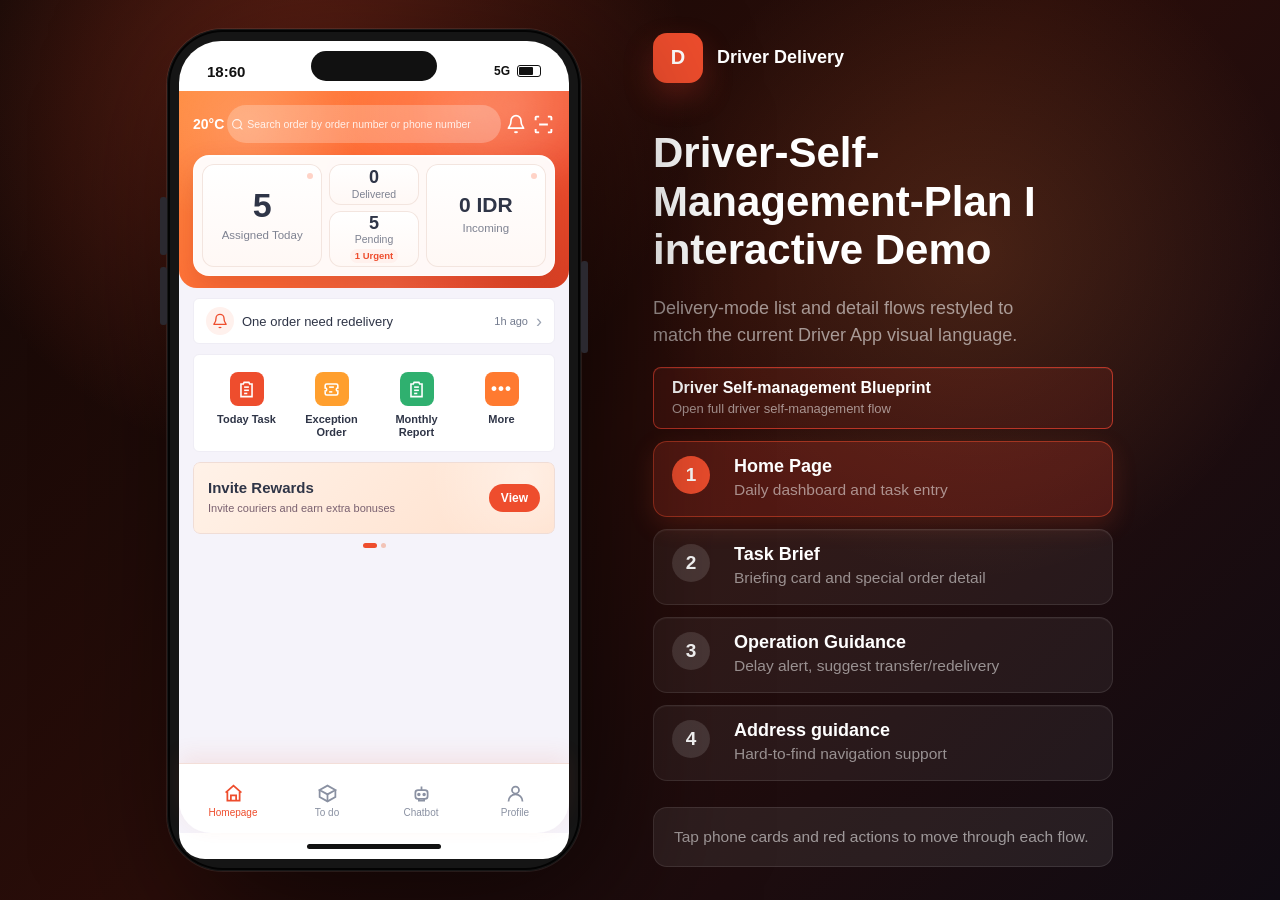
==== commit 710e98c4: "Update driver self-management demo" ====
--- a/index.html
+++ b/index.html
@@ -3,8 +3,8 @@
 <head>
   <meta charset="UTF-8" />
   <meta name="viewport" content="width=device-width, initial-scale=1.0" />
-  <title>Driver Co-pilot Interactive Demo</title>
-  <link rel="stylesheet" href="styles.css?v=20260521-home-head-smooth" />
+  <title>Driver-Self-Management-Plan I interactive Demo</title>
+  <link rel="stylesheet" href="styles.css?v=20260522-blueprint-scroll" />
 </head>
 <body>
   <div class="demo-stage">
@@ -14,7 +14,7 @@
       <div class="phone-btn btn-power"></div>
       <div class="phone-screen-wrapper">
         <div class="status-bar">
-          <span class="status-time">9:41</span>
+          <span class="status-time">18:60</span>
           <div class="status-pill"></div>
           <div class="status-icons">
             <span>5G</span>
@@ -33,8 +33,12 @@
         <span class="logo-mark">D</span>
         <span>Driver Delivery</span>
       </div>
-      <h1>Driver Co-pilot<br />Interactive Demo</h1>
+      <h1>Driver-Self-Management-Plan I<br />interactive Demo</h1>
       <p>Delivery-mode list and detail flows restyled to match the current Driver App visual language.</p>
+      <button class="blueprint-entry" id="blueprint-trigger" type="button">
+        <strong>Driver Self-management Blueprint</strong>
+        <small>Open full driver self-management flow</small>
+      </button>
       <nav class="scenario-nav" id="scenario-nav">
         <button class="scenario-item active" data-screen="home">
           <span>1</span>
@@ -53,13 +57,45 @@
         </button>
         <button class="scenario-item" data-screen="guidance">
           <span>4</span>
-          <strong>Driver Guidance</strong>
+          <strong>Address guidance</strong>
           <small>Hard-to-find navigation support</small>
         </button>
       </nav>
       <div class="demo-tip">Tap phone cards and red actions to move through each flow.</div>
     </aside>
   </div>
-  <script src="app.js?v=20260521-home-head-smooth"></script>
+  <div class="blueprint-modal" id="blueprint-modal" aria-hidden="true">
+    <button class="blueprint-backdrop" id="blueprint-backdrop" type="button" aria-label="Close blueprint"></button>
+    <section class="blueprint-dialog" role="dialog" aria-modal="true" aria-label="Driver Self-management Blueprint">
+      <div class="blueprint-dialog-head">
+        <strong>Driver Self-management Blueprint</strong>
+        <button id="blueprint-close" type="button" aria-label="Close blueprint">×</button>
+      </div>
+      <div class="blueprint-image-wrap">
+        <img src="assets/driver-app-flow.png" alt="Driver Self-management Blueprint" />
+      </div>
+    </section>
+  </div>
+  <script src="app.js?v=20260522-blueprint-scroll"></script>
+  <script>
+    (() => {
+      const modal = document.getElementById("blueprint-modal");
+      const trigger = document.getElementById("blueprint-trigger");
+      const closeButtons = [document.getElementById("blueprint-close"), document.getElementById("blueprint-backdrop")];
+      const openBlueprint = () => {
+        modal.classList.add("is-open");
+        modal.setAttribute("aria-hidden", "false");
+      };
+      const closeBlueprint = () => {
+        modal.classList.remove("is-open");
+        modal.setAttribute("aria-hidden", "true");
+      };
+      trigger.addEventListener("click", openBlueprint);
+      closeButtons.forEach(button => button.addEventListener("click", closeBlueprint));
+      document.addEventListener("keydown", event => {
+        if (event.key === "Escape") closeBlueprint();
+      });
+    })();
+  </script>
 </body>
 </html>
--- a/styles.css
+++ b/styles.css
@@ -265,6 +265,24 @@
   padding: 0 12px;
 }
 
+.app-bar-left-chip {
+  gap: 7px;
+}
+
+.app-bar-left-chip .biz-chip {
+  flex: 0 0 auto;
+}
+
+.chatbot-app-bar {
+  gap: 8px;
+}
+
+.chatbot-back-btn {
+  width: 30px;
+  height: 34px;
+  border-radius: 8px;
+}
+
 .icon-btn,
 .app-icon-btn {
   border: 0;
@@ -3507,6 +3525,35 @@
   gap: 12px;
 }
 
+.blueprint-entry {
+  width: 100%;
+  min-height: 52px;
+  display: grid;
+  gap: 4px;
+  margin: -20px 0 12px;
+  padding: 10px 18px;
+  border: 1px solid rgba(240, 68, 50, .68);
+  border-radius: 8px;
+  background: rgba(240, 68, 50, .10);
+  color: #fff;
+  text-align: left;
+  cursor: pointer;
+  box-shadow: inset 0 1px 0 rgba(255, 255, 255, .05);
+}
+
+.blueprint-entry strong {
+  color: #fff;
+  font-size: 16px;
+  font-weight: 850;
+  line-height: 1.2;
+}
+
+.blueprint-entry small {
+  color: rgba(255, 255, 255, .54);
+  font-size: 13px;
+  line-height: 1.25;
+}
+
 .scenario-item {
   grid-template-columns: 46px 1fr;
   gap: 3px 16px;
@@ -3563,6 +3610,77 @@
   color: rgba(255, 255, 255, .55);
   font-size: 15.5px;
   line-height: 1.45;
+}
+
+.blueprint-modal {
+  position: fixed;
+  inset: 0;
+  z-index: 100;
+  display: none;
+  align-items: center;
+  justify-content: center;
+  padding: 28px;
+}
+
+.blueprint-modal.is-open {
+  display: flex;
+}
+
+.blueprint-backdrop {
+  position: absolute;
+  inset: 0;
+  border: 0;
+  background: rgba(13, 5, 6, .78);
+}
+
+.blueprint-dialog {
+  position: relative;
+  width: min(1120px, calc(100vw - 56px));
+  height: min(780px, calc(100vh - 56px));
+  display: flex;
+  flex-direction: column;
+  overflow: hidden;
+  border: 1px solid rgba(255, 255, 255, .14);
+  border-radius: 16px;
+  background: #fff;
+  box-shadow: 0 34px 90px rgba(0, 0, 0, .5);
+}
+
+.blueprint-dialog-head {
+  min-height: 56px;
+  display: flex;
+  align-items: center;
+  justify-content: space-between;
+  gap: 16px;
+  padding: 0 18px;
+  border-bottom: 1px solid #ece7e9;
+  color: #2f3445;
+  font-size: 16px;
+  font-weight: 850;
+}
+
+.blueprint-dialog-head button {
+  width: 34px;
+  height: 34px;
+  border: 0;
+  border-radius: 50%;
+  background: #fff1ed;
+  color: var(--primary);
+  font-size: 24px;
+  line-height: 1;
+  cursor: pointer;
+}
+
+.blueprint-image-wrap {
+  flex: 1;
+  overflow: auto;
+  background: #f8f4f5;
+}
+
+.blueprint-image-wrap img {
+  display: block;
+  width: 100%;
+  height: auto;
 }
 
 @media (max-width: 980px) {
@@ -4742,6 +4860,438 @@
   padding: 8px 10px;
 }
 
+.chatbot-page {
+  min-height: calc(100% - 56px);
+  padding: 0 14px 96px;
+  background:
+    linear-gradient(180deg, rgba(238,77,45,.05) 0%, rgba(250,246,255,.92) 34%, rgba(255,255,255,.98) 100%);
+}
+
+.app-container.chatbot-screen {
+  overflow: hidden;
+}
+
+.app-container.chatbot-screen .chatbot-page {
+  height: calc(100% - 54px);
+  min-height: 0;
+  overflow-y: auto;
+}
+
+.chatbot-hero-card {
+  margin-top: 12px;
+  padding: 13px;
+  border: 1px solid #f0ded8;
+  border-radius: 7px;
+  background:
+    radial-gradient(circle at 90% 10%, rgba(238,77,45,.14), transparent 28%),
+    linear-gradient(135deg, #fff8f5 0%, #fff 100%);
+}
+
+.chatbot-hero-card span {
+  display: block;
+  color: var(--primary);
+  font-size: 10px;
+  font-weight: 750;
+  text-transform: uppercase;
+}
+
+.chatbot-hero-card strong {
+  display: block;
+  margin-top: 3px;
+  color: var(--text-dark);
+  font-size: 17px;
+  line-height: 1.1;
+}
+
+.chatbot-hero-card p {
+  margin: 5px 0 0;
+  color: var(--text-secondary);
+  font-size: 11.5px;
+  line-height: 1.25;
+}
+
+.chatbot-access-card {
+  display: flex;
+  align-items: center;
+  justify-content: space-between;
+  gap: 10px;
+  margin-top: 9px;
+  padding: 10px 11px;
+  border: 1px solid #e9e2ef;
+  border-radius: 7px;
+  background: #fff;
+}
+
+.chatbot-access-card strong,
+.chatbot-session-head strong {
+  display: block;
+  color: var(--text-dark);
+  font-size: 13px;
+  line-height: 1.15;
+}
+
+.chatbot-access-card span,
+.chatbot-session-head span {
+  display: block;
+  margin-top: 3px;
+  color: var(--text-secondary);
+  font-size: 10.5px;
+  line-height: 1.2;
+}
+
+.chatbot-access-card em {
+  flex: 0 0 auto;
+  min-width: 48px;
+  border-radius: 13px;
+  padding: 4px 8px;
+  color: #138a55;
+  background: #e9fbf1;
+  font-size: 10px;
+  font-style: normal;
+  font-weight: 760;
+  text-align: center;
+}
+
+.chatbot-session-card {
+  margin-top: 9px;
+  border: 1px solid #efedf5;
+  border-radius: 7px;
+  overflow: hidden;
+  background: #fff;
+}
+
+.chatbot-session-head {
+  display: flex;
+  align-items: flex-start;
+  justify-content: space-between;
+  gap: 8px;
+  padding: 11px;
+  border-bottom: 1px solid #eeeaf2;
+}
+
+.chatbot-session-head em {
+  max-width: 96px;
+  border-radius: 12px;
+  padding: 4px 8px;
+  color: #6d5b8c;
+  background: #f6f0ff;
+  font-size: 9.5px;
+  font-style: normal;
+  font-weight: 750;
+  text-align: right;
+  overflow: hidden;
+  text-overflow: ellipsis;
+  white-space: nowrap;
+}
+
+.chatbot-thread {
+  display: flex;
+  flex-direction: column;
+  gap: 9px;
+  min-height: 228px;
+  padding: 11px;
+  background: #fbf9ff;
+}
+
+.chat-bubble.user {
+  align-self: flex-end;
+  margin: 0;
+  color: #fff;
+  background: var(--primary);
+}
+
+.chatbot-page .chat-bubble.system {
+  margin: 0;
+  background: #fff;
+  box-shadow: 0 0 0 1px #efeaf4;
+}
+
+.chatbot-page .chat-bubble p {
+  margin: 0 0 6px;
+}
+
+.chatbot-page .chat-bubble p:last-child {
+  margin-bottom: 0;
+}
+
+.chatbot-page .chat-bubble em {
+  display: block;
+  margin-top: 7px;
+  color: #6f7688;
+  font-size: 11px;
+  font-style: normal;
+  line-height: 1.25;
+}
+
+.chatbot-status-pill {
+  display: inline-flex;
+  align-items: center;
+  min-height: 19px;
+  margin-bottom: 7px;
+  border-radius: 10px;
+  padding: 0 8px;
+  color: var(--primary);
+  background: #fff1ed;
+  font-size: 10px;
+  font-weight: 760;
+}
+
+.chatbot-meta-card {
+  display: grid;
+  grid-template-columns: repeat(3, minmax(0, 1fr));
+  gap: 5px;
+}
+
+.chatbot-meta-card div {
+  min-height: 46px;
+  border: 1px solid #eadfe7;
+  border-radius: 6px;
+  padding: 7px 6px;
+  background: #fff;
+}
+
+.chatbot-meta-card span {
+  display: block;
+  color: #9aa0ad;
+  font-size: 9.5px;
+  line-height: 1.1;
+}
+
+.chatbot-meta-card strong {
+  display: block;
+  margin-top: 5px;
+  color: var(--text-dark);
+  font-size: 11px;
+  line-height: 1.15;
+  overflow-wrap: anywhere;
+}
+
+.chatbot-path-card {
+  padding: 10px;
+  border: 1px solid #f0ded8;
+  border-radius: 7px;
+  background: #fff9f6;
+}
+
+.chatbot-path-card strong {
+  display: block;
+  color: var(--primary);
+  font-size: 11px;
+  line-height: 1.2;
+}
+
+.chatbot-path-card div {
+  display: grid;
+  gap: 6px;
+  margin-top: 8px;
+}
+
+.chatbot-path-card span {
+  min-height: 27px;
+  display: flex;
+  align-items: center;
+  border-radius: 5px;
+  padding: 0 8px;
+  color: #3d4252;
+  background: #fff;
+  box-shadow: 0 0 0 1px #f2e3de;
+  font-size: 10.5px;
+  font-weight: 650;
+}
+
+.chatbot-capability-grid {
+  display: grid;
+  grid-template-columns: repeat(2, 1fr);
+  gap: 6px;
+}
+
+.chatbot-capability-grid span {
+  min-height: 30px;
+  border: 1px solid #efe8f2;
+  border-radius: 6px;
+  display: grid;
+  place-items: center;
+  color: #5f6678;
+  background: #fff;
+  font-size: 10.5px;
+  font-weight: 700;
+}
+
+.chatbot-clarify-options,
+.chatbot-chip-row {
+  display: grid;
+  gap: 7px;
+}
+
+.chatbot-clarify-options {
+  grid-template-columns: repeat(2, minmax(0, 1fr));
+}
+
+.chatbot-clarify-options button,
+.chatbot-chip-row button {
+  min-height: 34px;
+  border: 1px solid #eee2e9;
+  border-radius: 6px;
+  padding: 7px 9px;
+  color: var(--text-dark);
+  background: #fff;
+  font-size: 11px;
+  font-weight: 650;
+  text-align: left;
+}
+
+.chatbot-clarify-options button {
+  text-align: center;
+}
+
+.chatbot-feedback-row {
+  display: flex;
+  align-items: center;
+  gap: 6px;
+  padding: 8px;
+  border: 1px solid #eee8f0;
+  border-radius: 6px;
+  background: #fff;
+}
+
+.chatbot-feedback-row span {
+  flex: 1;
+  color: #737b8d;
+  font-size: 10.5px;
+}
+
+.chatbot-feedback-row button {
+  min-height: 27px;
+  border: 1px solid #eadfe7;
+  border-radius: 14px;
+  padding: 0 9px;
+  color: #596174;
+  background: #fff;
+  font-size: 10.5px;
+  font-weight: 700;
+}
+
+.chatbot-feedback-row button.active {
+  color: #fff;
+  border-color: var(--primary);
+  background: var(--primary);
+}
+
+.chatbot-feedback-note {
+  align-self: stretch;
+  padding: 8px 9px;
+  border-radius: 6px;
+  color: #6b607c;
+  background: #f5eefc;
+  font-size: 10.5px;
+  line-height: 1.25;
+}
+
+.chatbot-case-card {
+  padding: 10px;
+  border: 1px solid rgba(238,77,45,.28);
+  border-radius: 7px;
+  background: #fff;
+}
+
+.chatbot-case-card .case-label {
+  display: inline-flex;
+  min-height: 18px;
+  align-items: center;
+  border-radius: 9px;
+  padding: 0 7px;
+  color: var(--primary);
+  background: #fff1ed;
+  font-size: 9.5px;
+  font-weight: 760;
+}
+
+.chatbot-case-card strong {
+  display: block;
+  margin-top: 8px;
+  color: var(--text-dark);
+  font-size: 13px;
+}
+
+.chatbot-case-card p {
+  margin: 5px 0 7px;
+  color: var(--text-secondary);
+  font-size: 10.5px;
+}
+
+.chatbot-case-card textarea {
+  width: 100%;
+  min-height: 56px;
+  resize: none;
+  border: 1px solid #eee5eb;
+  border-radius: 6px;
+  padding: 8px;
+  color: #697084;
+  background: #fbfafc;
+  font: inherit;
+  font-size: 10.5px;
+  line-height: 1.25;
+}
+
+.chatbot-case-card button {
+  width: 100%;
+  min-height: 34px;
+  margin-top: 8px;
+  border: 0;
+  border-radius: 5px;
+  color: #fff;
+  background: var(--primary);
+  font-size: 12px;
+  font-weight: 760;
+}
+
+.chatbot-chip-row {
+  margin-top: 9px;
+  grid-template-columns: repeat(2, minmax(0, 1fr));
+}
+
+.chatbot-input-bar {
+  position: absolute;
+  left: 0;
+  right: 0;
+  bottom: 0;
+  z-index: 18;
+  display: flex;
+  align-items: center;
+  gap: 8px;
+  margin: 0;
+  padding: 10px 14px 15px;
+  border: 1px solid #eee3ea;
+  border-right: 0;
+  border-left: 0;
+  border-radius: 18px 18px 0 0;
+  background: rgba(255,255,255,.96);
+  box-shadow: 0 -12px 26px rgba(238, 77, 45, .08);
+}
+
+.chatbot-input-bar span {
+  flex: 1;
+  min-height: 32px;
+  display: flex;
+  align-items: center;
+  border-radius: 16px;
+  padding: 0 11px;
+  color: #8d93a2;
+  background: #f7f4fa;
+  font-size: 11px;
+}
+
+.chatbot-input-bar button {
+  min-height: 32px;
+  border: 0;
+  border-radius: 16px;
+  padding: 0 14px;
+  color: #fff;
+  background: var(--primary);
+  font-size: 11px;
+  font-weight: 760;
+}
+
 .profile-summary-card > div:nth-child(2) {
   flex: 1;
   min-width: 0;
@@ -4873,6 +5423,11 @@
 .home-head-icon svg {
   width: 20px;
   height: 20px;
+}
+
+.home-scan-btn svg {
+  width: 21px;
+  height: 21px;
 }
 
 .home-add-btn::after {
@@ -5731,6 +6286,195 @@
   white-space: nowrap;
 }
 
+.notification-page {
+  padding: 0 0 18px;
+  background: #fff;
+}
+
+.notification-tabs {
+  display: flex;
+  min-height: 45px;
+  border-bottom: 1px solid #eeeef5;
+  overflow-x: hidden;
+  background: #fff;
+}
+
+.notification-tabs button {
+  position: relative;
+  flex: 0 0 auto;
+  min-width: 78px;
+  border: 0;
+  background: #fff;
+  color: #9097a8;
+  font-size: 12px;
+  font-weight: 650;
+}
+
+.notification-tabs button.active {
+  color: var(--text-dark);
+}
+
+.notification-tabs button.active::after {
+  content: "";
+  position: absolute;
+  left: 14px;
+  right: 14px;
+  bottom: 0;
+  height: 2px;
+  border-radius: 2px;
+  background: var(--primary);
+}
+
+.notification-list {
+  background: #fff;
+}
+
+.notification-list-item {
+  position: relative;
+  display: grid;
+  grid-template-columns: minmax(0, 1fr) auto;
+  gap: 10px;
+  min-height: 88px;
+  padding: 14px 18px;
+  border-bottom: 1px solid #eeeef5;
+  background: #fff;
+}
+
+.notification-title-row {
+  display: flex;
+  align-items: flex-start;
+  gap: 8px;
+}
+
+.notification-title-row strong {
+  flex: 1;
+  color: #20222b;
+  font-size: 14px;
+  line-height: 1.2;
+}
+
+.notification-title-row span {
+  flex: 0 0 auto;
+  min-height: 18px;
+  border-radius: 2px;
+  padding: 2px 6px;
+  color: var(--primary);
+  background: #fff1ed;
+  font-size: 10px;
+  font-weight: 750;
+}
+
+.notification-list-item p {
+  margin: 8px 0 0;
+  color: #6d7280;
+  font-size: 12px;
+  line-height: 1.25;
+  white-space: nowrap;
+  overflow: hidden;
+  text-overflow: ellipsis;
+}
+
+.notification-list-item small {
+  display: block;
+  margin-top: 10px;
+  color: #9299aa;
+  font-size: 11px;
+}
+
+.notification-list-item em {
+  align-self: end;
+  color: #9299aa;
+  font-size: 11px;
+  font-style: normal;
+  white-space: nowrap;
+}
+
+.notification-list-item i {
+  position: absolute;
+  right: 18px;
+  top: 33px;
+  width: 7px;
+  height: 7px;
+  border-radius: 50%;
+  background: var(--primary);
+}
+
+.notification-detail-page {
+  padding: 0 17px 24px;
+  background: #fff;
+}
+
+.notification-detail-head {
+  padding-top: 22px;
+}
+
+.notification-detail-head h2 {
+  margin: 0;
+  color: #2f3445;
+  font-size: 20px;
+  line-height: 1.2;
+}
+
+.notification-detail-head time {
+  display: block;
+  margin-top: 10px;
+  color: #9aa0ad;
+  font-size: 12px;
+}
+
+.notification-detail-head p {
+  margin: 25px 0 0;
+  color: #646b7b;
+  font-size: 14px;
+  line-height: 1.6;
+}
+
+.notification-detail-head span {
+  display: block;
+  margin-top: 24px;
+  color: #646b7b;
+  font-size: 14px;
+  line-height: 1.45;
+}
+
+.notification-task-list {
+  display: grid;
+  gap: 10px;
+  margin-top: 16px;
+}
+
+.notification-task-card {
+  padding: 14px;
+  border-radius: 4px;
+  background: #f5f3fb;
+}
+
+.notification-task-card[data-action] {
+  cursor: pointer;
+}
+
+.notification-task-card strong,
+.notification-task-card span,
+.notification-task-card p {
+  display: block;
+  color: #1f212a;
+  font-size: 13px;
+  line-height: 1.35;
+}
+
+.notification-task-card strong {
+  margin-bottom: 8px;
+  font-weight: 800;
+}
+
+.notification-task-card span {
+  margin-bottom: 8px;
+}
+
+.notification-task-card p {
+  margin: 0;
+}
+
 .learning-center-page {
   padding: 12px 14px 18px;
 }
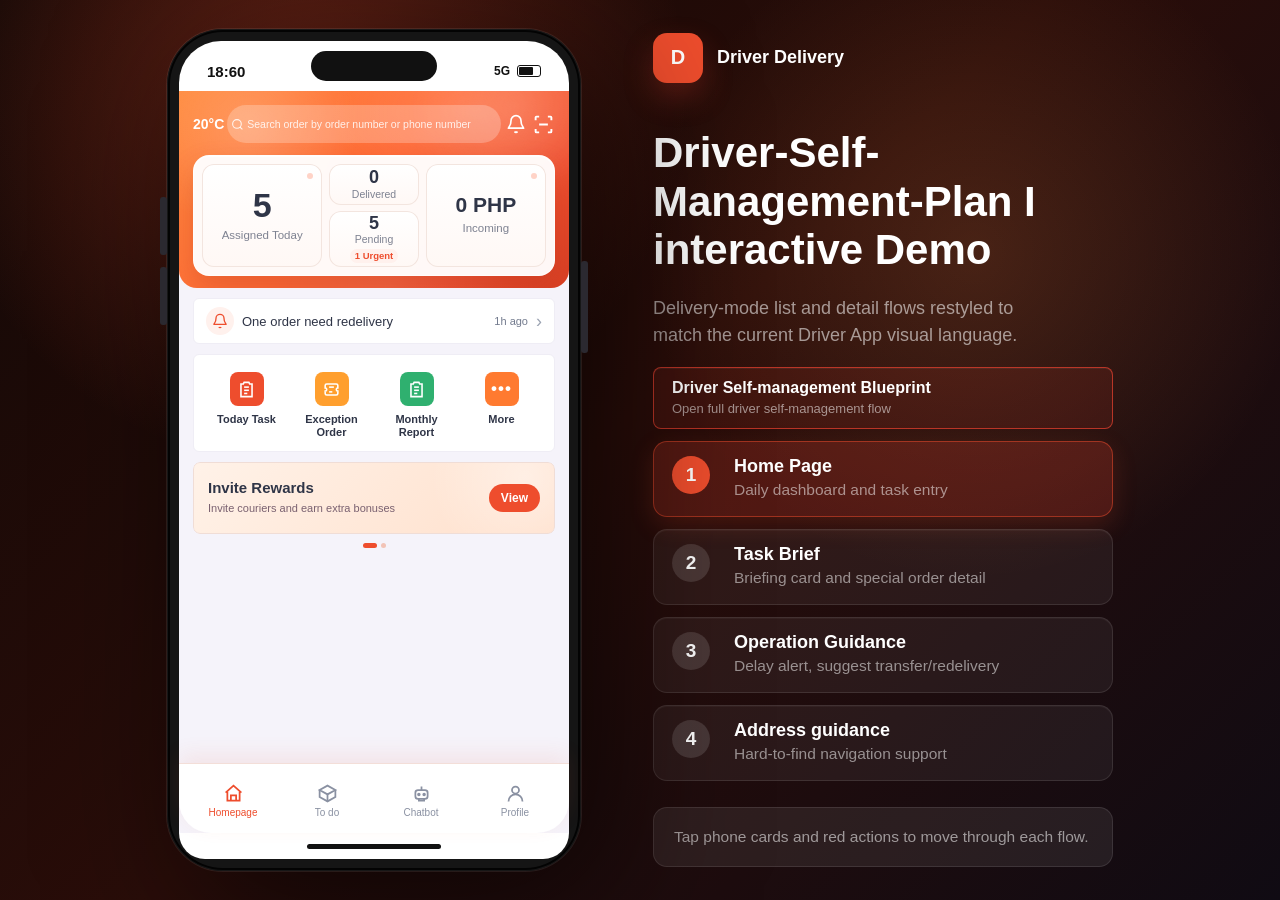
==== commit bb9766ca: "Update PH demo labels and cursor behavior" ====
--- a/index.html
+++ b/index.html
@@ -4,7 +4,7 @@
   <meta charset="UTF-8" />
   <meta name="viewport" content="width=device-width, initial-scale=1.0" />
   <title>Driver-Self-Management-Plan I interactive Demo</title>
-  <link rel="stylesheet" href="styles.css?v=20260522-blueprint-scroll" />
+  <link rel="stylesheet" href="styles.css?v=20260524-learning-list-only" />
 </head>
 <body>
   <div class="demo-stage">
@@ -76,7 +76,7 @@
       </div>
     </section>
   </div>
-  <script src="app.js?v=20260522-blueprint-scroll"></script>
+  <script src="app.js?v=20260524-learning-list-only"></script>
   <script>
     (() => {
       const modal = document.getElementById("blueprint-modal");
--- a/styles.css
+++ b/styles.css
@@ -7284,3 +7284,67 @@
   width: 24px;
   height: 24px;
 }
+
+/* Cursor semantics */
+.phone-screen-wrapper,
+.app-container,
+.app-screen,
+.app-content,
+.demo-panel,
+.blueprint-dialog,
+.blueprint-image-wrap {
+  cursor: default;
+}
+
+.app-container button,
+.app-container button *,
+.demo-panel button,
+.demo-panel button * {
+  cursor: default;
+}
+
+.app-container [data-action],
+.app-container [data-action] *,
+.app-container [data-screen],
+.app-container [data-screen] *,
+.app-container [data-order][role="button"],
+.app-container [data-order][role="button"] *,
+.app-container [data-stop],
+.app-container [data-stop] *,
+.app-container [data-driver],
+.app-container [data-driver] *,
+.app-container [role="button"],
+.app-container [role="button"] *,
+.demo-panel [data-screen],
+.demo-panel [data-screen] *,
+#blueprint-trigger,
+#blueprint-trigger *,
+#blueprint-backdrop,
+#blueprint-close {
+  cursor: pointer;
+}
+
+.app-container button:disabled,
+.app-container button:disabled *,
+.app-container [disabled],
+.app-container [disabled] *,
+.app-container [aria-disabled="true"],
+.app-container [aria-disabled="true"] *,
+.app-container .is-disabled,
+.app-container .is-disabled * {
+  cursor: default;
+}
+
+.app-container input,
+.app-container textarea,
+.app-container [contenteditable="true"] {
+  cursor: text;
+}
+
+.app-container .nav-map-viewport {
+  cursor: grab;
+}
+
+.app-container .nav-map-viewport.dragging {
+  cursor: grabbing;
+}
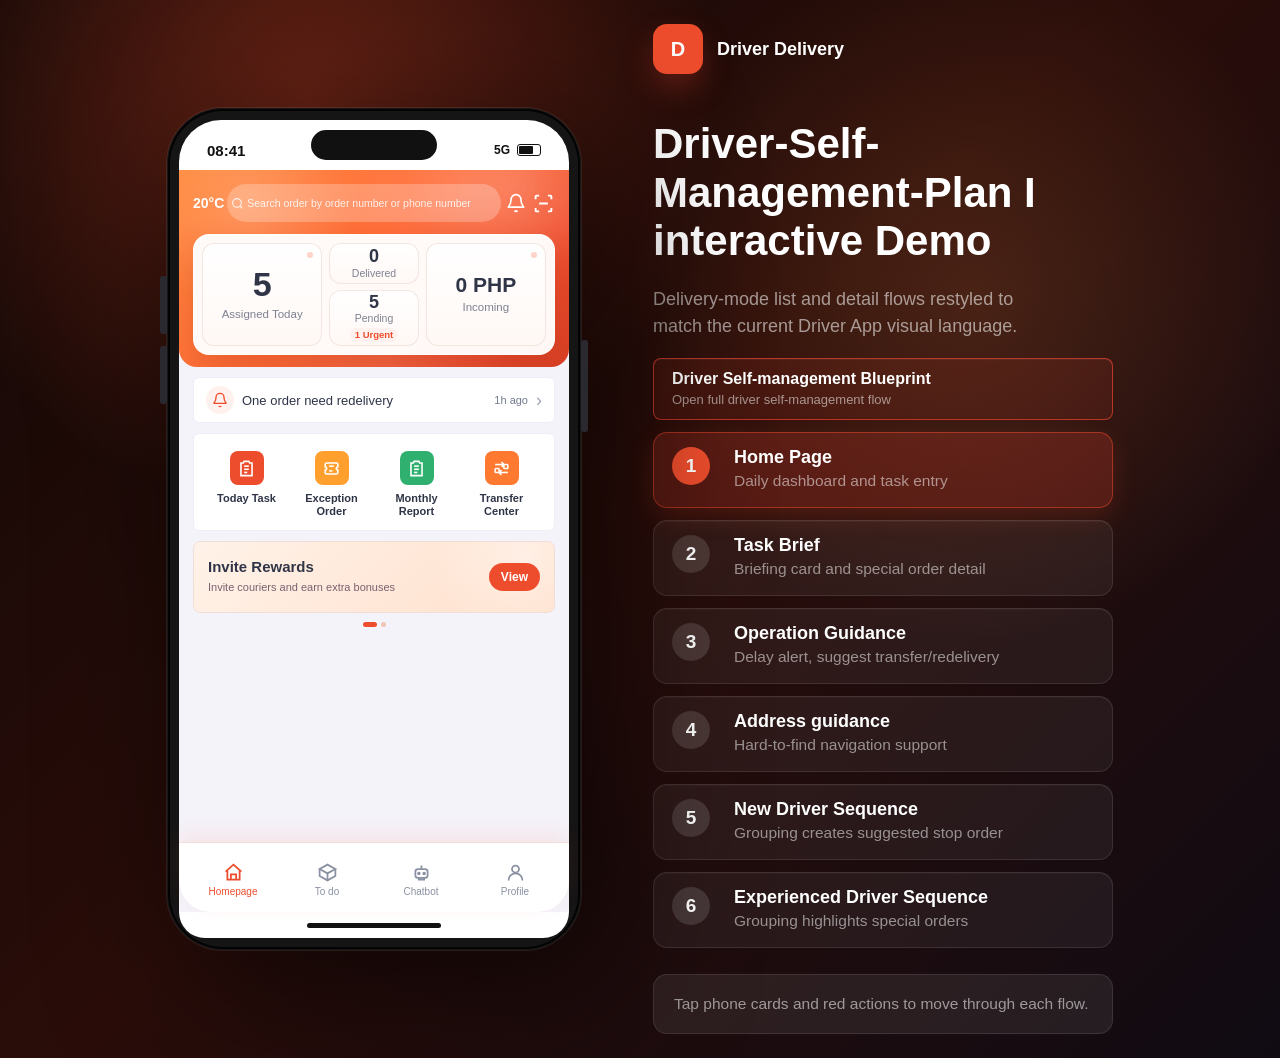
==== commit 81e828be: "Add transfer center flow" ====
--- a/index.html
+++ b/index.html
@@ -4,7 +4,7 @@
   <meta charset="UTF-8" />
   <meta name="viewport" content="width=device-width, initial-scale=1.0" />
   <title>Driver-Self-Management-Plan I interactive Demo</title>
-  <link rel="stylesheet" href="styles.css?v=20260524-learning-list-only" />
+  <link rel="stylesheet" href="styles.css?v=20260525-transfer-center" />
 </head>
 <body>
   <div class="demo-stage">
@@ -14,7 +14,7 @@
       <div class="phone-btn btn-power"></div>
       <div class="phone-screen-wrapper">
         <div class="status-bar">
-          <span class="status-time">18:60</span>
+          <span class="status-time">08:41</span>
           <div class="status-pill"></div>
           <div class="status-icons">
             <span>5G</span>
@@ -60,6 +60,16 @@
           <strong>Address guidance</strong>
           <small>Hard-to-find navigation support</small>
         </button>
+        <button class="scenario-item" data-screen="sequence-new">
+          <span>5</span>
+          <strong>New Driver Sequence</strong>
+          <small>Grouping creates suggested stop order</small>
+        </button>
+        <button class="scenario-item" data-screen="sequence-experienced">
+          <span>6</span>
+          <strong>Experienced Driver Sequence</strong>
+          <small>Grouping highlights special orders</small>
+        </button>
       </nav>
       <div class="demo-tip">Tap phone cards and red actions to move through each flow.</div>
     </aside>
@@ -76,7 +86,7 @@
       </div>
     </section>
   </div>
-  <script src="app.js?v=20260524-learning-list-only"></script>
+  <script src="app.js?v=20260525-transfer-center"></script>
   <script>
     (() => {
       const modal = document.getElementById("blueprint-modal");
--- a/styles.css
+++ b/styles.css
@@ -80,6 +80,28 @@
   pointer-events: none;
 }
 
+.floating-chatbot-entry {
+  position: absolute;
+  right: 14px;
+  bottom: 92px;
+  z-index: 2;
+  width: 46px;
+  height: 46px;
+  border: 0;
+  border-radius: 50%;
+  display: grid;
+  place-items: center;
+  color: #fff;
+  background: var(--primary);
+  box-shadow: 0 12px 24px rgba(238, 77, 45, .28);
+  pointer-events: auto;
+}
+
+.floating-chatbot-entry svg {
+  width: 22px;
+  height: 22px;
+}
+
 .status-bar {
   background: #fff;
   border-radius: 38px 38px 0 0;
@@ -3705,9 +3727,16 @@
 
 .scan-page {
   position: relative;
-  min-height: 100%;
+  width: 100%;
+  height: 100%;
+  min-height: 0;
   overflow: hidden;
   color: #fff;
+  background: #2f3339;
+}
+
+.app-container.scan-screen {
+  overflow: hidden;
   background: #2f3339;
 }
 
@@ -3718,10 +3747,12 @@
 }
 
 .scan-photo img {
-  width: 100%;
+  width: calc(100% + 2px);
   height: 100%;
   display: block;
   object-fit: cover;
+  object-position: center center;
+  transform: translateX(-1px);
 }
 
 .scan-topbar {
@@ -4910,6 +4941,37 @@
   line-height: 1.25;
 }
 
+.chatbot-context-card {
+  margin-top: 9px;
+  padding: 10px 12px;
+  border: 1px solid #f0ded8;
+  border-radius: 7px;
+  background: #fff7f4;
+}
+
+.chatbot-context-card span {
+  display: block;
+  color: var(--primary);
+  font-size: 10px;
+  font-weight: 780;
+  text-transform: uppercase;
+}
+
+.chatbot-context-card strong {
+  display: block;
+  margin-top: 4px;
+  color: var(--text-dark);
+  font-size: 13px;
+  line-height: 1.2;
+}
+
+.chatbot-context-card p {
+  margin: 4px 0 0;
+  color: var(--text-secondary);
+  font-size: 11px;
+  line-height: 1.3;
+}
+
 .chatbot-access-card {
   display: flex;
   align-items: center;
@@ -5281,6 +5343,28 @@
   font-size: 11px;
 }
 
+.chatbot-question-input {
+  flex: 1;
+  min-width: 0;
+  min-height: 32px;
+  border: 0;
+  outline: 0;
+  border-radius: 16px;
+  padding: 0 11px;
+  color: var(--text-dark);
+  background: #f7f4fa;
+  font: inherit;
+  font-size: 11px;
+}
+
+.chatbot-question-input::placeholder {
+  color: #8d93a2;
+}
+
+.chatbot-question-input:focus::placeholder {
+  color: transparent;
+}
+
 .chatbot-input-bar button {
   min-height: 32px;
   border: 0;
@@ -5394,6 +5478,11 @@
   text-align: left;
 }
 
+.home-search-pill:focus-within {
+  background: rgba(255,255,255,.32);
+  box-shadow: inset 0 0 0 1px rgba(255,255,255,.45);
+}
+
 .home-search-pill svg {
   width: 13px;
   height: 13px;
@@ -5405,6 +5494,166 @@
   font-size: 10.5px;
   white-space: nowrap;
   text-overflow: ellipsis;
+}
+
+.home-search-input {
+  min-width: 0;
+  flex: 1;
+  border: 0;
+  outline: 0;
+  color: #fff;
+  background: transparent;
+  font: inherit;
+  font-size: 10.5px;
+}
+
+.home-search-input::placeholder {
+  color: rgba(255,255,255,.86);
+}
+
+.home-search-input:focus::placeholder {
+  color: transparent;
+}
+
+.home-search-message {
+  position: relative;
+  z-index: 1;
+  width: fit-content;
+  max-width: calc(100% - 60px);
+  margin: 6px 0 -4px 48px;
+  border-radius: 11px;
+  padding: 4px 9px;
+  color: #fff;
+  background: rgba(36, 38, 52, .34);
+  font-size: 10.5px;
+  font-weight: 650;
+}
+
+.search-page {
+  min-height: 100%;
+  background:
+    radial-gradient(circle at 50% 18%, rgba(238, 77, 45, .035), transparent 30%),
+    linear-gradient(180deg, #f7f9fc 0%, #f3f7fb 100%);
+  color: var(--text-dark);
+}
+
+.search-topbar {
+  height: 58px;
+  padding: 8px 14px;
+  display: grid;
+  grid-template-columns: 34px minmax(0, 1fr) 24px 24px;
+  align-items: center;
+  gap: 6px;
+  background: #fff;
+  border-bottom: 1px solid #eef0f5;
+}
+
+.search-back-btn {
+  width: 34px;
+  height: 34px;
+  border: 0;
+  background: transparent;
+  color: var(--primary);
+  display: grid;
+  place-items: center;
+}
+
+.search-back-btn svg {
+  width: 24px;
+  height: 24px;
+}
+
+.search-field {
+  min-width: 0;
+  height: 42px;
+  display: flex;
+  align-items: center;
+  border-radius: 13px;
+  padding: 0 12px;
+  background: #edf2f7;
+  color: #222939;
+}
+
+.search-field input {
+  min-width: 0;
+  flex: 1;
+  border: 0;
+  outline: 0;
+  background: transparent;
+  color: #222939;
+  font: inherit;
+  font-size: 14px;
+  font-weight: 600;
+}
+
+.search-topbar .search-head-icon {
+  color: var(--primary);
+}
+
+.search-field input::placeholder {
+  color: #9aa3b2;
+}
+
+.search-field input:focus::placeholder {
+  color: transparent;
+}
+
+.search-empty-state {
+  min-height: 520px;
+  display: grid;
+  place-items: start center;
+  padding-top: 92px;
+  color: #7f8a9a;
+  font-size: 18px;
+  font-weight: 800;
+}
+
+.search-result-list {
+  padding: 10px 12px 18px;
+}
+
+.search-result-card {
+  margin-bottom: 9px;
+  overflow: hidden;
+  border: 1px solid #e8eaf1;
+  border-radius: 7px;
+  background: #fff;
+}
+
+.search-result-id {
+  min-height: 38px;
+  padding: 0 12px;
+  display: flex;
+  align-items: center;
+  gap: 7px;
+  color: #81899a;
+  border-bottom: 1px solid #edf0f5;
+  font-size: 14px;
+}
+
+.search-result-id mark {
+  border-radius: 3px;
+  padding: 0 1px;
+  color: var(--primary);
+  background: #ffe3db;
+  font-weight: 850;
+}
+
+.search-result-body {
+  padding: 12px;
+}
+
+.search-result-body h3 {
+  margin: 0;
+  color: var(--text-dark);
+  font-size: 15px;
+  line-height: 1.35;
+}
+
+.search-result-body p {
+  margin: 8px 0 7px;
+  color: var(--text-secondary);
+  font-size: 12px;
 }
 
 .home-head-icon {
@@ -5711,6 +5960,7 @@
 .tool-icon.green { background: #52b66a; }
 .tool-icon.purple { background: #7b4dda; }
 .tool-icon.blue { background: #4d7ce8; }
+.tool-icon.transfer { background: #ff7a30; }
 .tool-icon.more {
   background: #62bd65;
   font-size: 17px;
@@ -6019,6 +6269,10 @@
 
 .tool-icon.green {
   background: #2fb06f;
+}
+
+.tool-icon.transfer {
+  background: #ff7a30;
 }
 
 .tool-icon.more {
@@ -6437,6 +6691,18 @@
   line-height: 1.45;
 }
 
+.notification-assistant-cta {
+  width: 100%;
+  min-height: 38px;
+  margin-top: 16px;
+  border: 1px solid #f0beb4;
+  border-radius: 6px;
+  color: var(--primary);
+  background: #fff7f4;
+  font-size: 13px;
+  font-weight: 760;
+}
+
 .notification-task-list {
   display: grid;
   gap: 10px;
@@ -6585,6 +6851,12 @@
   grid-template-columns: 38px minmax(0, 1fr);
   gap: 10px;
   padding: 12px;
+}
+
+.learning-lesson-card.featured {
+  border-color: #f0beb4;
+  background: #fff7f4;
+  box-shadow: inset 3px 0 0 var(--primary);
 }
 
 .lesson-icon {
@@ -6651,6 +6923,602 @@
   background: #fff;
   font-size: 11px;
   font-weight: 750;
+}
+
+.monthly-report-page {
+  padding: 12px 14px 18px;
+}
+
+.monthly-hero-card,
+.monthly-summary-grid,
+.monthly-card {
+  border: 1px solid #efedf5;
+  border-radius: 7px;
+  background: #fff;
+}
+
+.monthly-hero-card {
+  min-height: 108px;
+  display: flex;
+  align-items: flex-start;
+  justify-content: space-between;
+  gap: 12px;
+  padding: 14px;
+  color: #fff;
+  background:
+    radial-gradient(circle at 88% 8%, rgba(255,255,255,.26), transparent 28%),
+    linear-gradient(135deg, #ff7a3d 0%, #ee4d2d 54%, #de3328 100%);
+  box-shadow: 0 8px 20px rgba(238, 77, 45, .16);
+}
+
+.monthly-hero-card span,
+.monthly-hero-card strong,
+.monthly-hero-card em {
+  display: block;
+}
+
+.monthly-hero-card span {
+  color: rgba(255,255,255,.76);
+  font-size: 11px;
+  line-height: 1.2;
+}
+
+.monthly-hero-card strong {
+  margin-top: 10px;
+  font-size: 28px;
+  line-height: 1;
+}
+
+.monthly-hero-card em {
+  margin-top: 6px;
+  color: rgba(255,255,255,.82);
+  font-size: 12px;
+  font-style: normal;
+}
+
+.monthly-hero-card b {
+  flex: 0 0 auto;
+  border-radius: 999px;
+  padding: 5px 9px;
+  color: #7a2a0f;
+  background: rgba(255,255,255,.82);
+  font-size: 11px;
+  font-weight: 800;
+}
+
+.monthly-summary-grid {
+  display: grid;
+  grid-template-columns: repeat(2, 1fr);
+  overflow: hidden;
+  margin-top: 10px;
+}
+
+.monthly-summary-grid div {
+  min-height: 64px;
+  padding: 10px 12px;
+  border-right: 1px solid #efedf5;
+  border-bottom: 1px solid #efedf5;
+}
+
+.monthly-summary-grid div:nth-child(2n) {
+  border-right: 0;
+}
+
+.monthly-summary-grid div:nth-last-child(-n+2) {
+  border-bottom: 0;
+}
+
+.monthly-summary-grid strong,
+.monthly-summary-grid span {
+  display: block;
+}
+
+.monthly-summary-grid strong {
+  color: #2f3344;
+  font-size: 22px;
+  line-height: 1;
+}
+
+.monthly-summary-grid span {
+  margin-top: 7px;
+  color: #858c9b;
+  font-size: 11px;
+}
+
+.monthly-card {
+  margin-top: 10px;
+  overflow: hidden;
+}
+
+.monthly-section-head {
+  padding: 11px 12px 9px;
+  border-bottom: 1px solid #efedf5;
+}
+
+.monthly-section-head strong,
+.monthly-section-head span {
+  display: block;
+}
+
+.monthly-section-head strong {
+  color: #2f3344;
+  font-size: 15px;
+  line-height: 1.15;
+}
+
+.monthly-section-head span {
+  margin-top: 4px;
+  color: #858c9b;
+  font-size: 11px;
+}
+
+.monthly-bar-chart {
+  height: 128px;
+  display: grid;
+  grid-template-columns: repeat(4, 1fr);
+  gap: 10px;
+  padding: 12px 14px 10px;
+}
+
+.monthly-bar-chart div {
+  min-width: 0;
+  display: grid;
+  grid-template-rows: minmax(0, 1fr) auto auto;
+  justify-items: center;
+  gap: 4px;
+}
+
+.monthly-bar-chart span {
+  width: 22px;
+  align-self: end;
+  height: var(--h);
+  border-radius: 7px 7px 3px 3px;
+  background: linear-gradient(180deg, #ff8b54 0%, var(--primary) 100%);
+}
+
+.monthly-bar-chart b {
+  color: #2f3344;
+  font-size: 11px;
+}
+
+.monthly-bar-chart em {
+  color: #858c9b;
+  font-size: 10px;
+  font-style: normal;
+}
+
+.monthly-quality-list,
+.monthly-income-list {
+  padding: 10px 12px 12px;
+}
+
+.monthly-quality-list div + div {
+  margin-top: 10px;
+}
+
+.monthly-quality-list div.actionable {
+  margin-right: -6px;
+  margin-left: -6px;
+  border-radius: 6px;
+  padding: 6px;
+}
+
+.monthly-quality-list div.actionable:hover {
+  background: #fff7f4;
+}
+
+.monthly-quality-list p,
+.monthly-income-list p {
+  display: flex;
+  align-items: center;
+  justify-content: space-between;
+  gap: 12px;
+}
+
+.monthly-quality-list p span,
+.monthly-income-list p span {
+  color: #626a7b;
+  font-size: 12px;
+}
+
+.monthly-quality-list p strong,
+.monthly-income-list p strong {
+  color: #2f3344;
+  font-size: 13px;
+}
+
+.monthly-quality-list p strong.warning {
+  color: var(--primary);
+}
+
+.monthly-quality-list i {
+  display: block;
+  height: 6px;
+  margin-top: 7px;
+  overflow: hidden;
+  border-radius: 999px;
+  background: #f1edf4;
+}
+
+.monthly-quality-list i b {
+  display: block;
+  height: 100%;
+  border-radius: inherit;
+  background: var(--primary);
+}
+
+.monthly-income-list p + p {
+  margin-top: 9px;
+  padding-top: 9px;
+  border-top: 1px solid #f1eef5;
+}
+
+.monthly-action-card ul {
+  display: grid;
+  gap: 8px;
+  padding: 11px 12px 12px;
+  list-style: none;
+}
+
+.monthly-action-card li {
+  position: relative;
+  padding-left: 16px;
+  color: #626a7b;
+  font-size: 12px;
+  line-height: 1.35;
+}
+
+.monthly-action-card li::before {
+  content: "";
+  position: absolute;
+  left: 0;
+  top: .48em;
+  width: 6px;
+  height: 6px;
+  border-radius: 50%;
+  background: var(--primary);
+}
+
+.transfer-center-page,
+.transfer-detail-page {
+  padding: 12px 14px 18px;
+}
+
+.transfer-alert-card,
+.transfer-summary-card,
+.transfer-list-card,
+.transfer-detail-hero,
+.transfer-detail-card,
+.transfer-info-card,
+.transfer-sop-card {
+  border: 1px solid #efedf5;
+  border-radius: 7px;
+  background: #fff;
+}
+
+.transfer-alert-card {
+  display: grid;
+  grid-template-columns: 28px minmax(0, 1fr);
+  gap: 9px;
+  padding: 11px 12px;
+  box-shadow: 0 6px 16px rgba(36, 38, 52, .06);
+}
+
+.transfer-alert-card > span {
+  width: 28px;
+  height: 28px;
+  border-radius: 50%;
+  display: grid;
+  place-items: center;
+  color: var(--primary);
+  background: #fff1ed;
+}
+
+.transfer-alert-card svg {
+  width: 15px;
+  height: 15px;
+}
+
+.transfer-alert-card strong {
+  display: block;
+  color: #252936;
+  font-size: 13px;
+  line-height: 1.2;
+}
+
+.transfer-alert-card p {
+  margin: 4px 0 0;
+  color: #858c9b;
+  font-size: 11px;
+  line-height: 1.3;
+}
+
+.transfer-summary-card {
+  display: grid;
+  grid-template-columns: repeat(3, 1fr);
+  margin-top: 10px;
+  overflow: hidden;
+}
+
+.transfer-summary-card div {
+  min-height: 54px;
+  display: grid;
+  align-content: center;
+  gap: 4px;
+  padding: 8px 10px;
+  border-right: 1px solid #efedf5;
+}
+
+.transfer-summary-card div:last-child {
+  border-right: 0;
+}
+
+.transfer-summary-card strong {
+  color: #2f3344;
+  font-size: 20px;
+  line-height: 1;
+}
+
+.transfer-summary-card span {
+  color: #858c9b;
+  font-size: 10.5px;
+}
+
+.transfer-filter-row {
+  min-height: 34px;
+  display: flex;
+  align-items: center;
+  justify-content: space-between;
+  gap: 10px;
+  margin-top: 10px;
+  padding: 0 5px;
+  color: #858c9b;
+}
+
+.transfer-filter-row button {
+  border: 0;
+  color: #7b8292;
+  background: transparent;
+  font-size: 11px;
+}
+
+.transfer-list {
+  display: grid;
+  gap: 8px;
+}
+
+.transfer-list-card {
+  padding: 11px 12px;
+}
+
+.transfer-card-id,
+.transfer-card-meta,
+.transfer-detail-id {
+  display: flex;
+  align-items: center;
+  gap: 7px;
+}
+
+.transfer-card-id {
+  justify-content: space-between;
+}
+
+.transfer-card-id strong,
+.transfer-detail-id strong {
+  color: #252936;
+  font-size: 13px;
+  line-height: 1.2;
+}
+
+.transfer-status {
+  min-height: 18px;
+  border-radius: 9px;
+  padding: 2px 7px;
+  font-size: 9.5px;
+  font-weight: 760;
+  white-space: nowrap;
+}
+
+.transfer-status.success {
+  color: #168457;
+  background: #e8fbf1;
+}
+
+.transfer-status.urgent {
+  color: var(--primary);
+  background: #fff1ed;
+}
+
+.transfer-status.pending {
+  color: #a66a18;
+  background: #fff6df;
+}
+
+.transfer-hub {
+  display: block;
+  margin-top: 8px;
+  color: #8d94a3;
+  font-size: 10px;
+  text-transform: uppercase;
+}
+
+.transfer-list-card h3 {
+  margin: 4px 0 0;
+  color: #333849;
+  font-size: 12px;
+  line-height: 1.35;
+}
+
+.transfer-card-meta {
+  flex-wrap: wrap;
+  margin-top: 8px;
+  color: #858c9b;
+  font-size: 10.5px;
+}
+
+.transfer-card-meta em {
+  margin-left: auto;
+  color: #9aa1af;
+  font-style: normal;
+}
+
+.transfer-list-card .tag-row {
+  margin-top: 8px;
+}
+
+.transfer-scan-fab {
+  width: 48px;
+  height: 48px;
+  display: grid;
+  place-items: center;
+  margin: 12px 0 0 auto;
+  border: 0;
+  border-radius: 50%;
+  color: #fff;
+  background: var(--primary);
+  box-shadow: 0 10px 24px rgba(238, 77, 45, .28);
+}
+
+.transfer-scan-fab svg {
+  width: 23px;
+  height: 23px;
+}
+
+.transfer-detail-page {
+  padding-bottom: 22px;
+}
+
+.transfer-detail-hero {
+  display: grid;
+  grid-template-columns: 44px minmax(0, 1fr);
+  gap: 11px;
+  padding: 13px;
+  background:
+    radial-gradient(circle at 88% 12%, rgba(238,77,45,.13), transparent 30%),
+    linear-gradient(135deg, #fff9f5 0%, #fff 100%);
+}
+
+.transfer-hero-icon {
+  width: 44px;
+  height: 44px;
+  border-radius: 13px;
+  display: grid;
+  place-items: center;
+  color: #fff;
+  background: var(--primary);
+}
+
+.transfer-detail-hero span,
+.transfer-detail-hero strong,
+.transfer-detail-hero p {
+  display: block;
+}
+
+.transfer-detail-hero span {
+  color: var(--primary);
+  font-size: 10px;
+  font-weight: 780;
+  text-transform: uppercase;
+}
+
+.transfer-detail-hero strong {
+  margin-top: 3px;
+  color: #2f3344;
+  font-size: 17px;
+  line-height: 1.1;
+}
+
+.transfer-detail-hero p {
+  margin: 5px 0 0;
+  color: #747b8b;
+  font-size: 11px;
+  line-height: 1.35;
+}
+
+.transfer-detail-card,
+.transfer-info-card,
+.transfer-sop-card {
+  margin-top: 10px;
+  padding: 12px;
+}
+
+.transfer-detail-card h2 {
+  margin: 10px 0 0;
+  color: #333849;
+  font-size: 16px;
+  line-height: 1.35;
+}
+
+.transfer-detail-card p {
+  margin: 8px 0 0;
+  color: #858c9b;
+  font-size: 12px;
+}
+
+.transfer-detail-card .tag-row {
+  margin-top: 9px;
+}
+
+.transfer-info-card {
+  display: grid;
+  gap: 10px;
+}
+
+.transfer-info-card div {
+  display: grid;
+  grid-template-columns: 88px minmax(0, 1fr);
+  gap: 10px;
+  align-items: start;
+}
+
+.transfer-info-card span {
+  color: #8b92a1;
+  font-size: 11px;
+}
+
+.transfer-info-card strong {
+  color: #303443;
+  font-size: 12px;
+  line-height: 1.35;
+}
+
+.transfer-sop-card strong {
+  display: block;
+  color: #303443;
+  font-size: 14px;
+}
+
+.transfer-sop-card p {
+  margin: 8px 0 0;
+  color: #6e7687;
+  font-size: 12px;
+  line-height: 1.35;
+}
+
+.transfer-detail-actions {
+  display: grid;
+  grid-template-columns: 1fr 1.2fr;
+  gap: 9px;
+  margin-top: 12px;
+}
+
+.transfer-detail-actions button {
+  min-height: 40px;
+  border-radius: 5px;
+  font-size: 13px;
+  font-weight: 760;
+}
+
+.transfer-detail-actions .btn-secondary {
+  display: inline-flex;
+  align-items: center;
+  justify-content: center;
+  gap: 6px;
+}
+
+.transfer-detail-actions .btn-secondary svg {
+  width: 17px;
+  height: 17px;
 }
 
 .poster-page {
@@ -7283,6 +8151,466 @@
 .delivered-contact-actions svg {
   width: 24px;
   height: 24px;
+}
+
+.sort-row button.recommend-sort {
+  position: relative;
+  border: 1px solid var(--primary);
+  background: #fff;
+  color: var(--primary);
+  font-weight: 650;
+}
+
+.sort-row button.recommend-sort::before {
+  content: "";
+  position: absolute;
+  top: -1px;
+  left: -1px;
+  width: 0;
+  height: 0;
+  border-top: 10px solid var(--primary);
+  border-right: 10px solid transparent;
+}
+
+.sequence-page {
+  min-height: calc(100% - 138px);
+  padding-bottom: 18px;
+}
+
+.sequence-mode-card {
+  background: #fff;
+  border-bottom: 1px solid var(--border);
+  padding: 10px 12px 12px;
+}
+
+.sequence-mode-switch {
+  display: grid;
+  grid-template-columns: repeat(2, minmax(0, 1fr));
+  gap: 8px;
+}
+
+.sequence-mode-switch button {
+  min-width: 0;
+  border: 1px solid #ece6ec;
+  background: #f8f7fb;
+  color: #626b7d;
+  border-radius: 8px;
+  padding: 8px 8px;
+  text-align: left;
+}
+
+.sequence-mode-switch button strong,
+.sequence-mode-switch button span {
+  display: block;
+}
+
+.sequence-mode-switch button strong {
+  font-size: 13px;
+  color: #343746;
+}
+
+.sequence-mode-switch button span {
+  margin-top: 2px;
+  font-size: 10.5px;
+  color: #8b92a1;
+  white-space: nowrap;
+}
+
+.sequence-mode-switch button.active {
+  border-color: #f0b0a8;
+  background: #fff0ee;
+  box-shadow: inset 3px 0 0 var(--primary);
+}
+
+.sequence-mode-switch button.active strong {
+  color: var(--primary);
+}
+
+.sequence-mode-card p {
+  margin-top: 9px;
+  color: #737b8c;
+  font-size: 11.5px;
+  line-height: 1.45;
+}
+
+.sequence-hint-card,
+.sequence-detail-hero,
+.sequence-group-card,
+.sequence-open-group-head {
+  margin: 10px 10px 0;
+  border: 1px solid #eee1df;
+  background: #fff;
+  border-radius: 7px;
+  box-shadow: 0 1px 4px rgba(36, 38, 52, .04);
+}
+
+.sequence-hint-card {
+  padding: 12px;
+}
+
+.sequence-hint-card strong,
+.sequence-hint-card span {
+  display: block;
+}
+
+.sequence-hint-card strong {
+  color: #303342;
+  font-size: 14px;
+}
+
+.sequence-hint-card span {
+  margin-top: 4px;
+  color: #777f90;
+  font-size: 12px;
+  line-height: 1.45;
+}
+
+.sequence-group-toolbar {
+  display: flex;
+  align-items: center;
+  justify-content: space-between;
+  padding: 10px 14px 0;
+  color: #8a91a0;
+  font-size: 12px;
+}
+
+.sequence-group-toolbar strong {
+  color: var(--primary);
+  font-size: 12px;
+}
+
+.sequence-group-card {
+  min-height: 70px;
+  padding: 12px 10px;
+  display: grid;
+  grid-template-columns: minmax(0, 1fr) auto 24px;
+  align-items: center;
+  gap: 8px;
+}
+
+.sequence-group-main {
+  display: flex;
+  align-items: center;
+  gap: 8px;
+  min-width: 0;
+}
+
+.sequence-folder {
+  color: #596272;
+  font-size: 14px;
+  white-space: nowrap;
+}
+
+.sequence-group-card strong,
+.sequence-group-card small {
+  display: block;
+  min-width: 0;
+}
+
+.sequence-group-card strong {
+  color: #2f3344;
+  font-size: 14px;
+}
+
+.sequence-group-card small {
+  margin-top: 4px;
+  color: #9097a6;
+  font-size: 12px;
+}
+
+.sequence-group-card button {
+  border: 0;
+  background: transparent;
+  color: #9aa1af;
+  display: grid;
+  place-items: center;
+}
+
+.sequence-group-chip {
+  border-radius: 999px;
+  padding: 4px 8px;
+  background: #fff0ee;
+  color: var(--primary);
+  font-size: 10.5px;
+  font-weight: 700;
+  white-space: nowrap;
+}
+
+.sequence-detail-page {
+  padding-top: 1px;
+}
+
+.sequence-open-group-head {
+  padding: 11px 12px;
+  display: flex;
+  gap: 8px;
+  align-items: center;
+}
+
+.sequence-open-group-head strong,
+.sequence-open-group-head small {
+  display: block;
+}
+
+.sequence-open-group-head strong {
+  color: #303342;
+  font-size: 14px;
+}
+
+.sequence-open-group-head small {
+  margin-top: 2px;
+  color: #8b92a1;
+  font-size: 11.5px;
+}
+
+.sequence-detail-hero {
+  padding: 12px;
+  background: linear-gradient(135deg, #fff 0%, #fff5f2 100%);
+}
+
+.sequence-detail-hero.experienced {
+  background: linear-gradient(135deg, #fff 0%, #f7f3ff 100%);
+}
+
+.sequence-detail-hero span,
+.sequence-detail-hero strong,
+.sequence-detail-hero p {
+  display: block;
+}
+
+.sequence-detail-hero span {
+  color: var(--primary);
+  font-size: 11px;
+  font-weight: 800;
+  text-transform: uppercase;
+}
+
+.sequence-detail-hero strong {
+  margin-top: 3px;
+  color: #303342;
+  font-size: 16px;
+}
+
+.sequence-detail-hero p {
+  margin-top: 5px;
+  color: #737b8c;
+  font-size: 12px;
+  line-height: 1.45;
+}
+
+.sequence-order-card {
+  margin: 8px 10px;
+  padding: 10px;
+  display: grid;
+  grid-template-columns: 26px minmax(0, 1fr) auto;
+  gap: 9px;
+  align-items: center;
+  border: 1px solid #eeeef4;
+  border-radius: 5px;
+  background: #fff;
+}
+
+.sequence-order-rank {
+  width: 22px;
+  height: 22px;
+  border-radius: 6px;
+  background: var(--primary);
+  color: #fff;
+  display: grid;
+  place-items: center;
+  font-size: 12px;
+  font-weight: 800;
+}
+
+.sequence-order-rank.attention {
+  background: #fff0ee;
+  color: var(--primary);
+}
+
+.sequence-order-body {
+  min-width: 0;
+}
+
+.sequence-order-id {
+  color: #8a91a0;
+  font-size: 12px;
+}
+
+.sequence-order-id .copy-icon {
+  margin-left: 5px;
+  font-size: 13px;
+}
+
+.sequence-order-card h3 {
+  margin: 5px 0 0;
+  color: #303342;
+  font-size: 14px;
+  line-height: 1.35;
+}
+
+.sequence-order-meta {
+  margin-top: 5px;
+  display: flex;
+  flex-wrap: wrap;
+  gap: 5px 8px;
+  align-items: center;
+}
+
+.sequence-order-meta span {
+  color: var(--primary);
+  font-size: 11.5px;
+  font-weight: 700;
+}
+
+.sequence-order-meta em {
+  color: #8b92a1;
+  font-style: normal;
+  font-size: 11.5px;
+}
+
+.sequence-order-card .tag-row {
+  margin-top: 7px;
+}
+
+.sequence-guidance-link {
+  margin-left: auto;
+  border: 0;
+  background: transparent;
+  color: var(--link);
+  font-size: 11px;
+  white-space: nowrap;
+}
+
+.sequence-order-actions {
+  display: flex;
+  flex-direction: column;
+  gap: 8px;
+}
+
+.sequence-order-actions .round-action {
+  width: 36px;
+  height: 36px;
+}
+
+.sequence-order-actions .round-action svg {
+  width: 16px;
+  height: 16px;
+}
+
+.new-driver-stop-card {
+  margin: 0 10px;
+  padding: 13px 12px 16px;
+  border: 1px solid #efeff4;
+  border-top: 0;
+  background: #fff;
+}
+
+.new-driver-stop-card:first-of-type {
+  border-top: 1px solid #efeff4;
+  border-radius: 6px 6px 0 0;
+}
+
+.new-driver-stop-card:last-of-type {
+  border-radius: 0 0 6px 6px;
+}
+
+.new-driver-stop-head {
+  display: flex;
+  align-items: center;
+  gap: 7px;
+  min-height: 28px;
+  color: #8b92a1;
+  font-size: 14px;
+}
+
+.new-driver-stop-rank {
+  width: 24px;
+  height: 24px;
+  border-radius: 3px;
+  background: #fff0ee;
+  color: var(--primary);
+  display: grid;
+  place-items: center;
+  font-size: 15px;
+  font-weight: 850;
+}
+
+.new-driver-stop-head em {
+  margin-left: auto;
+  color: #a0a6b3;
+  font-style: normal;
+  font-size: 11px;
+}
+
+.new-driver-stop-body {
+  margin-top: 7px;
+  display: grid;
+  grid-template-columns: minmax(0, 1fr) auto;
+  gap: 10px;
+  align-items: center;
+}
+
+.new-driver-stop-body h3 {
+  margin: 0;
+  color: #172947;
+  font-size: 15.5px;
+  font-weight: 850;
+  line-height: 1.45;
+}
+
+.new-driver-stop-body p {
+  margin: 14px 0 8px;
+  color: #687186;
+  font-size: 13.5px;
+}
+
+.new-driver-stop-actions {
+  display: flex;
+  gap: 12px;
+  align-items: center;
+}
+
+.new-driver-stop-actions .round-action {
+  width: 46px;
+  height: 46px;
+}
+
+.sequence-numbered-order {
+  margin-top: 8px;
+}
+
+.sequence-numbered-order .order-card {
+  margin-top: 4px;
+}
+
+.sequence-number-row {
+  margin: 0 16px;
+  display: flex;
+  align-items: center;
+  gap: 6px;
+  color: #8c93a2;
+  font-size: 13px;
+}
+
+.sequence-number-row span {
+  min-width: 18px;
+  height: 18px;
+  border-radius: 3px;
+  background: #fff0ee;
+  color: var(--primary);
+  display: grid;
+  place-items: center;
+  font-size: 12px;
+  font-weight: 850;
+  line-height: 1;
+}
+
+.sequence-number-row em {
+  min-width: 0;
+  font-style: normal;
+  white-space: nowrap;
+  overflow: hidden;
+  text-overflow: ellipsis;
 }
 
 /* Cursor semantics */
@@ -7320,7 +8648,9 @@
 #blueprint-trigger,
 #blueprint-trigger *,
 #blueprint-backdrop,
-#blueprint-close {
+#blueprint-close,
+.floating-chatbot-entry,
+.floating-chatbot-entry * {
   cursor: pointer;
 }
 
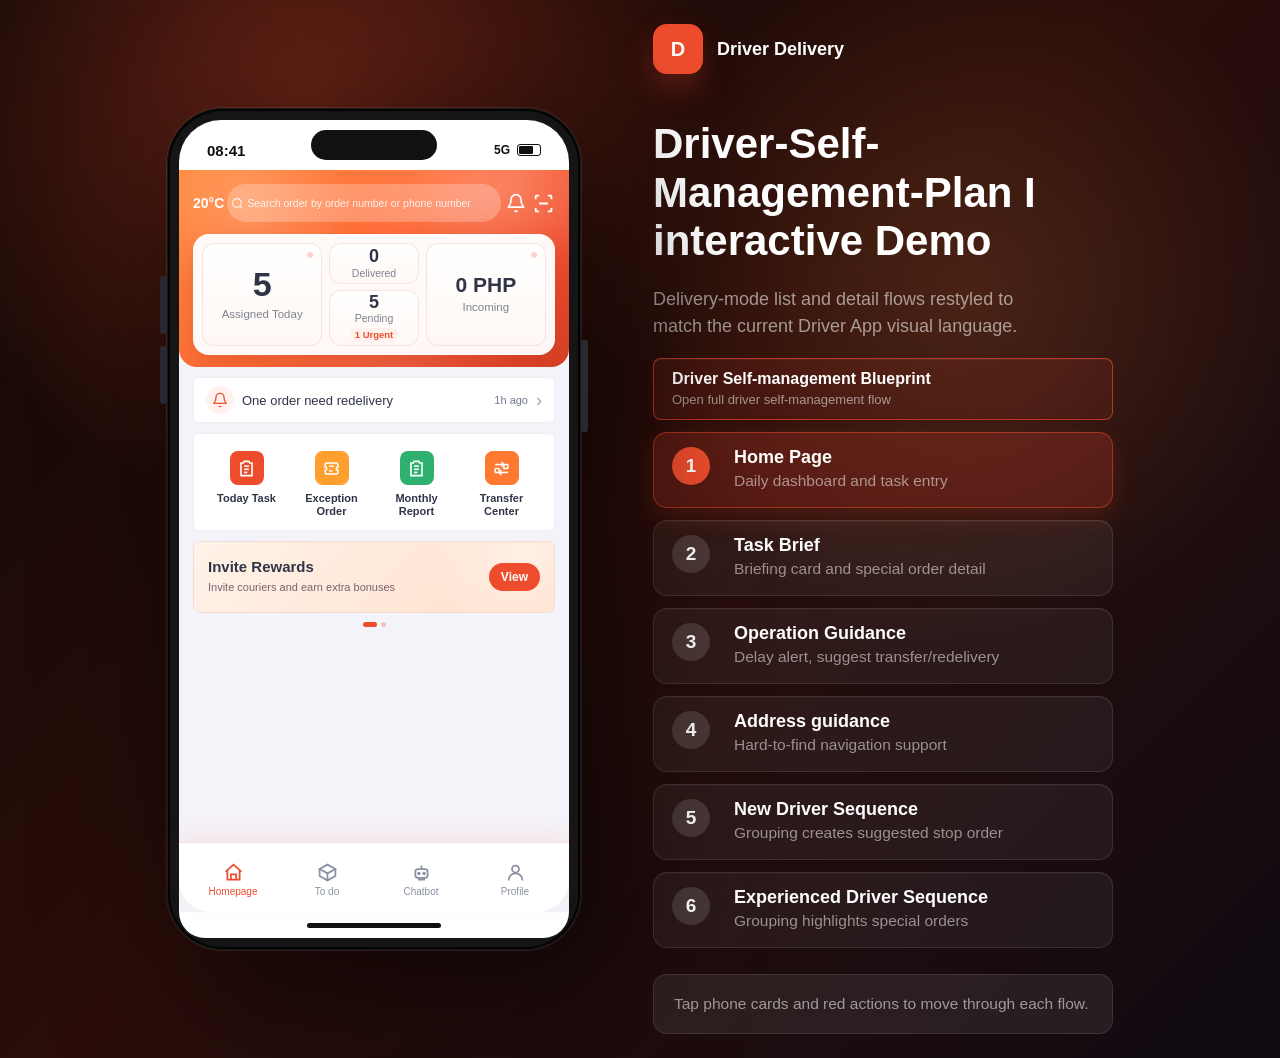
==== commit d01fbbc4: "Remove transfer scan floating button" ====
--- a/index.html
+++ b/index.html
@@ -4,7 +4,7 @@
   <meta charset="UTF-8" />
   <meta name="viewport" content="width=device-width, initial-scale=1.0" />
   <title>Driver-Self-Management-Plan I interactive Demo</title>
-  <link rel="stylesheet" href="styles.css?v=20260525-transfer-center" />
+  <link rel="stylesheet" href="styles.css?v=20260525-transfer-no-scan-fab" />
 </head>
 <body>
   <div class="demo-stage">
@@ -86,7 +86,7 @@
       </div>
     </section>
   </div>
-  <script src="app.js?v=20260525-transfer-center"></script>
+  <script src="app.js?v=20260525-transfer-no-scan-fab"></script>
   <script>
     (() => {
       const modal = document.getElementById("blueprint-modal");
--- a/styles.css
+++ b/styles.css
@@ -7364,24 +7364,6 @@
 
 .transfer-list-card .tag-row {
   margin-top: 8px;
-}
-
-.transfer-scan-fab {
-  width: 48px;
-  height: 48px;
-  display: grid;
-  place-items: center;
-  margin: 12px 0 0 auto;
-  border: 0;
-  border-radius: 50%;
-  color: #fff;
-  background: var(--primary);
-  box-shadow: 0 10px 24px rgba(238, 77, 45, .28);
-}
-
-.transfer-scan-fab svg {
-  width: 23px;
-  height: 23px;
 }
 
 .transfer-detail-page {
